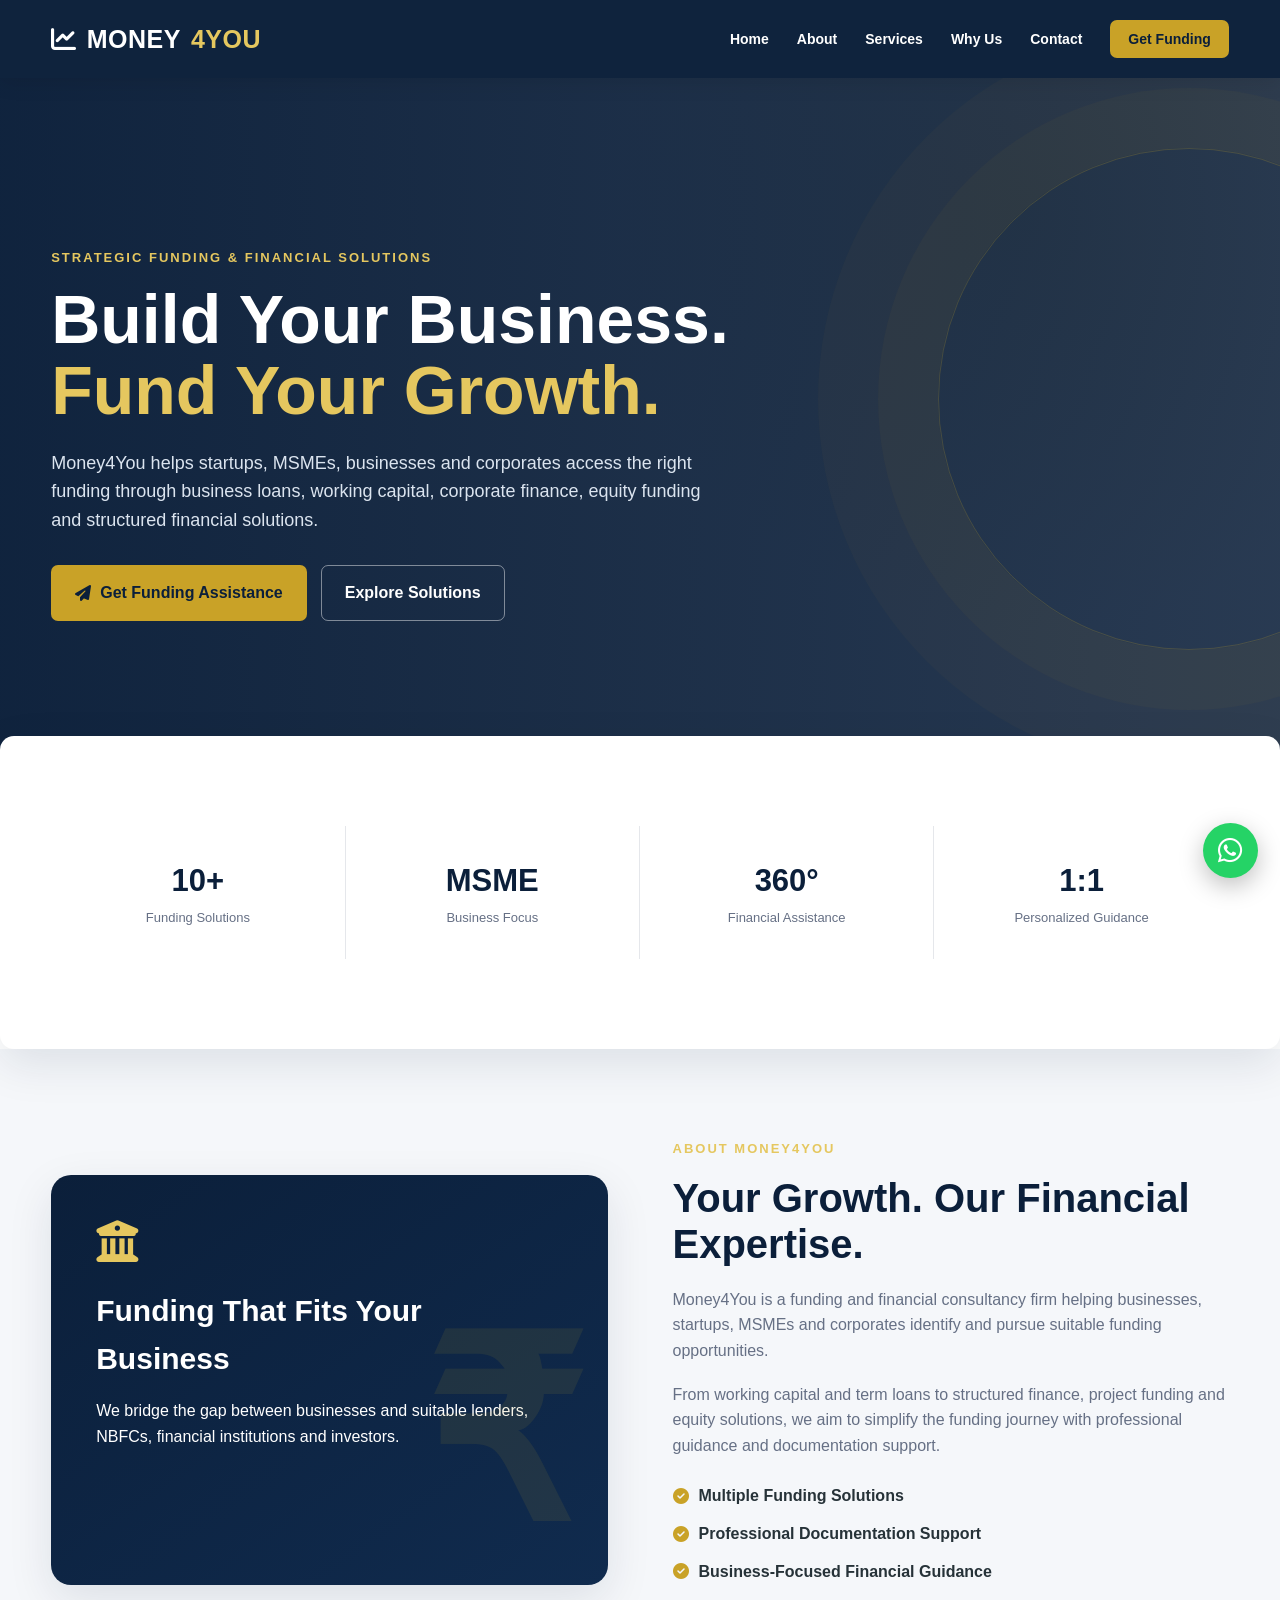
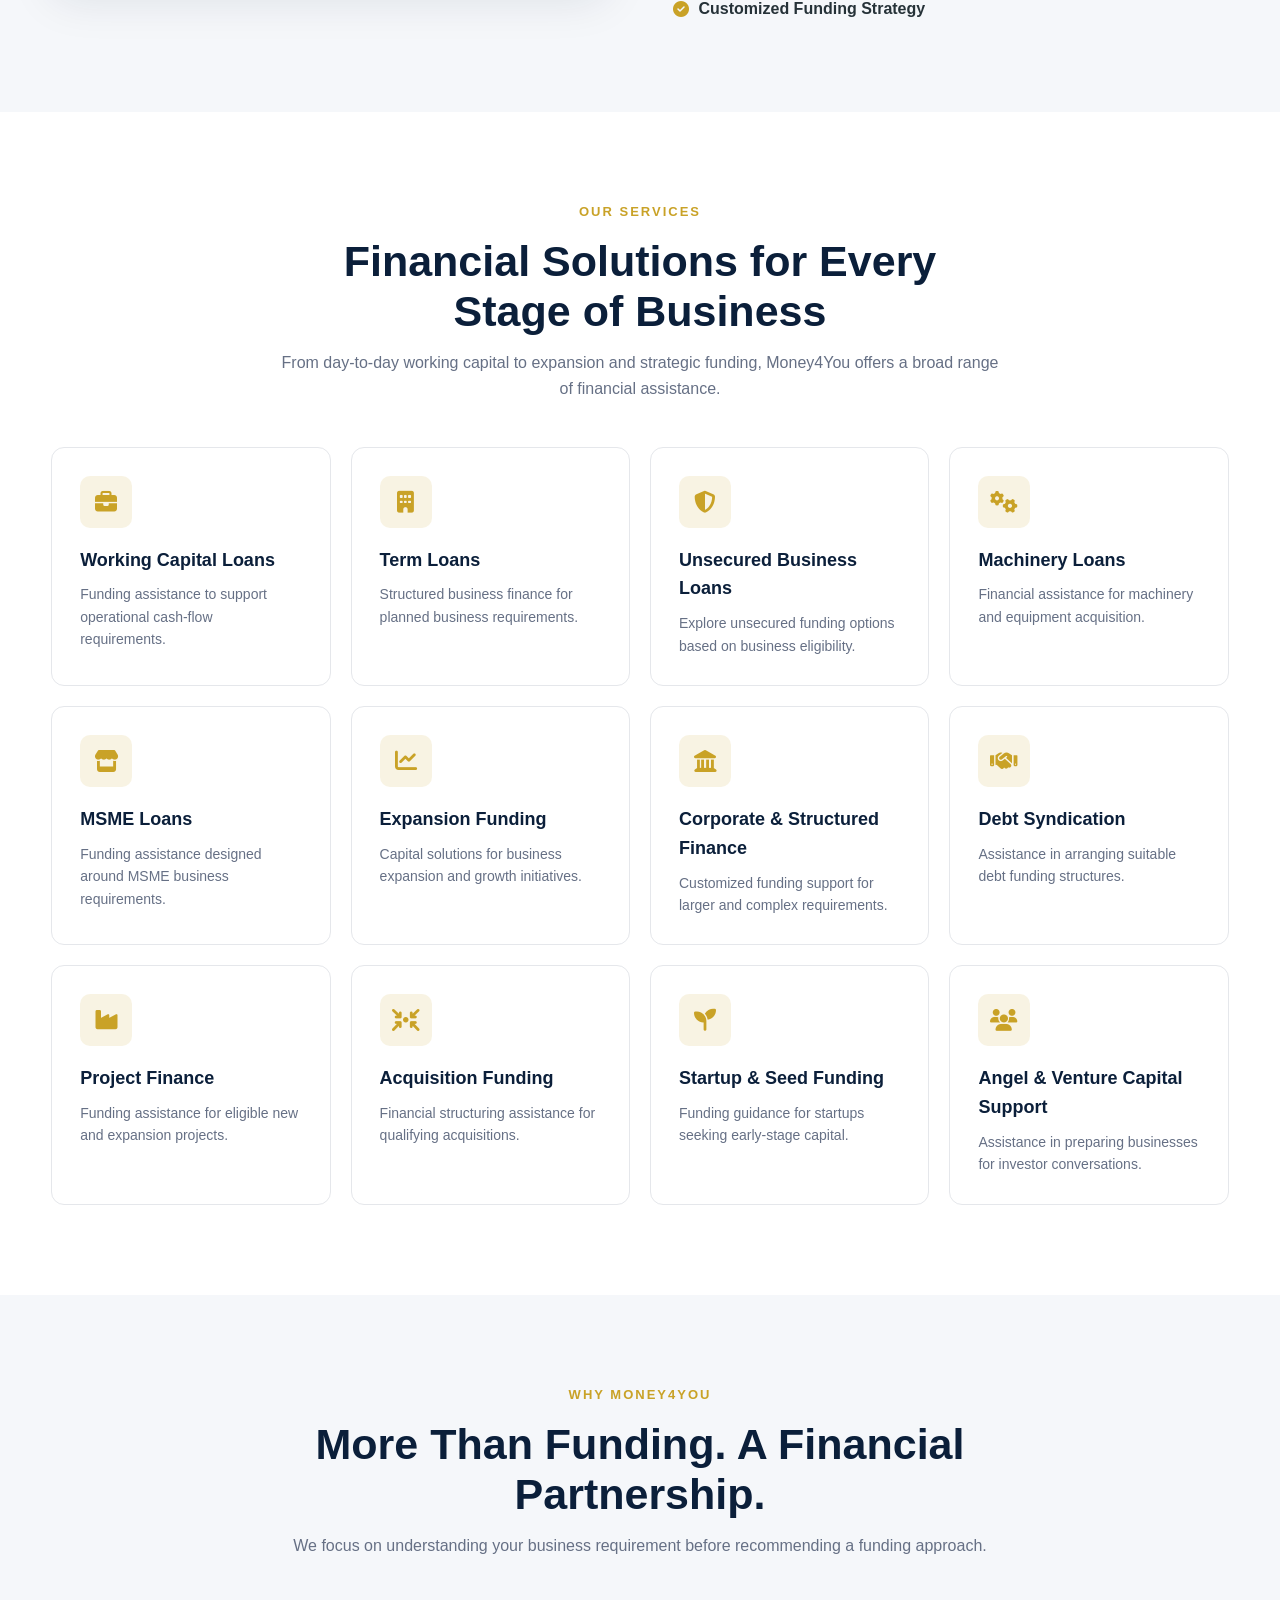
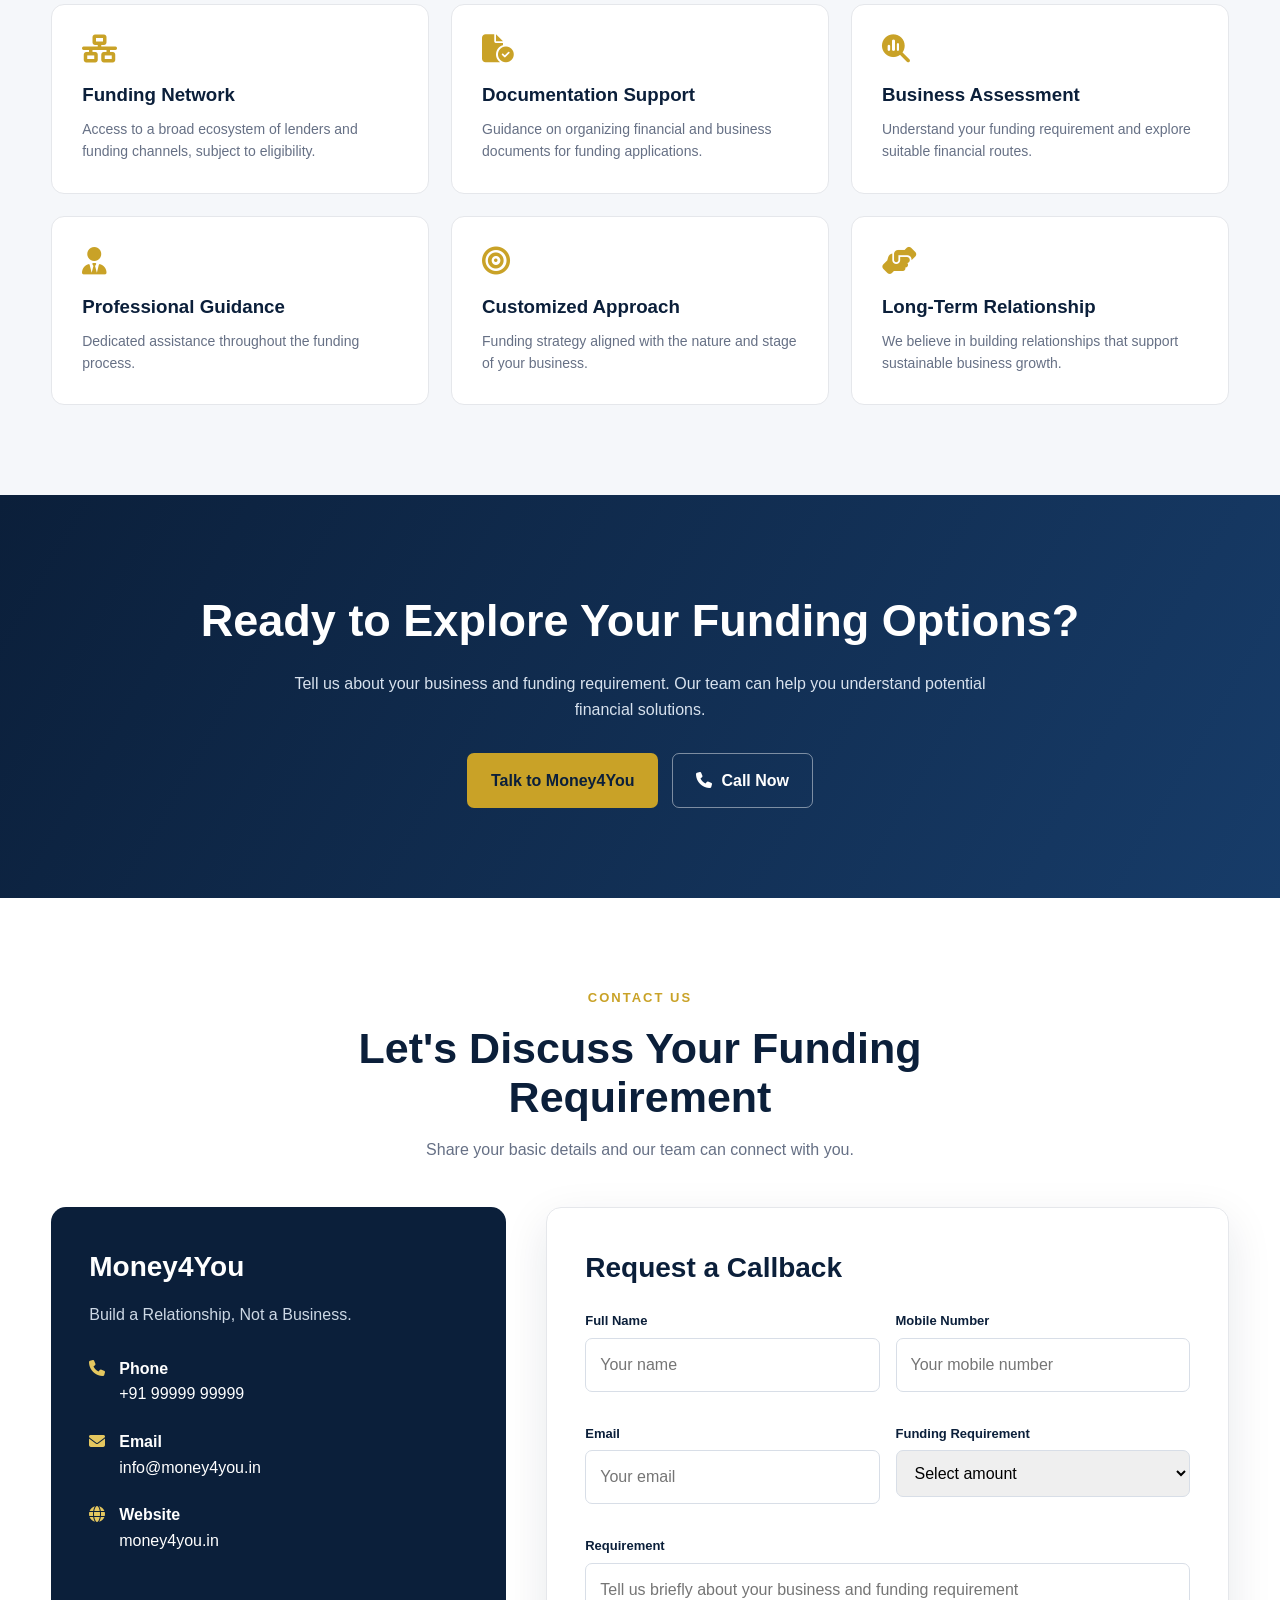
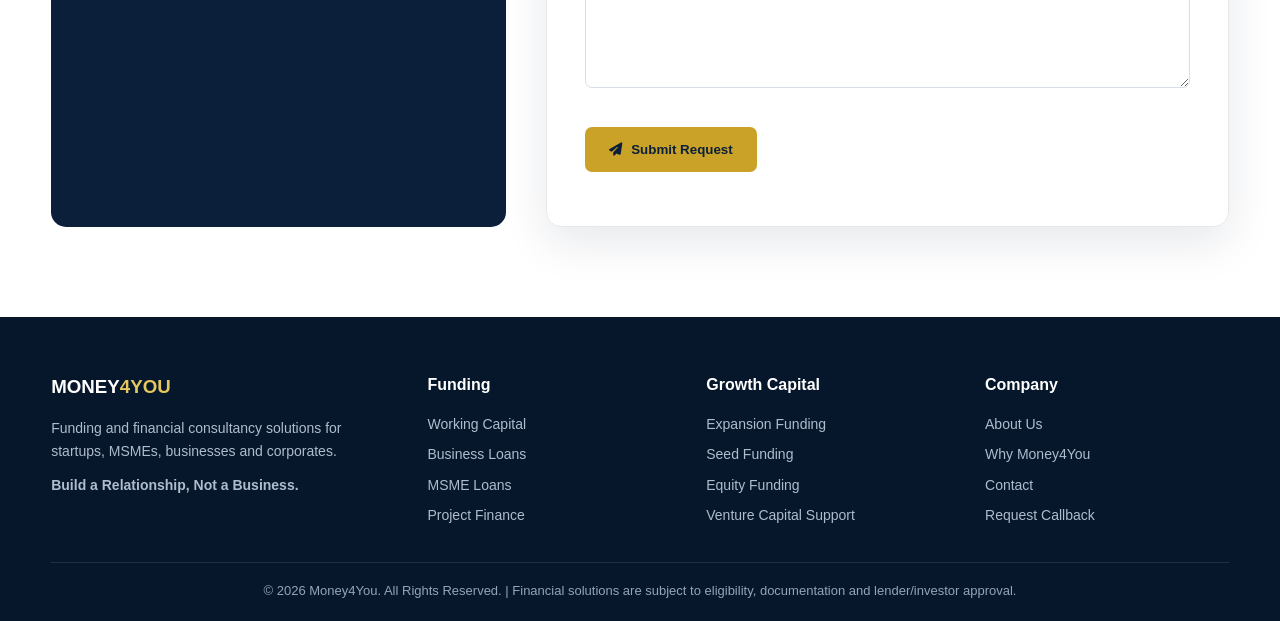
==== index.html @ df6ce664 "Add files via upload" ====
<!DOCTYPE html>
<html lang="en">
<head>
    <meta charset="UTF-8">
    <meta name="viewport" content="width=device-width, initial-scale=1.0">

    <title>Money4You | Business Funding & Financial Solutions</title>

    <meta name="description" content="Money4You provides business loan assistance, CGTMSE assistance, corporate funding, equity funding, startup funding and business compliance solutions.">
    <meta name="keywords" content="Money4You, business loan, CGTMSE, corporate funding, equity funding, business finance, GST, income tax, business compliance">
    <meta name="author" content="Money4You">

    <link rel="icon" type="image/png" href="images/favicon.png">

    <meta property="og:title" content="Money4You | Business Funding & Financial Solutions">
    <meta property="og:description" content="Business funding, CGTMSE assistance, corporate funding and financial solutions.">
    <meta property="og:type" content="website">
    <meta property="og:url" content="https://money4you.in">
    <meta property="og:image" content="https://money4you.in/images/og-image.jpg">

    <link rel="stylesheet" href="https://cdnjs.cloudflare.com/ajax/libs/font-awesome/6.5.2/css/all.min.css">

    <style>
        :root {
            --navy: #0b1f3a;
            --navy2: #102b4e;
            --gold: #c9a227;
            --gold-light: #e5c75f;
            --white: #ffffff;
            --light: #f5f7fa;
            --text: #263238;
            --muted: #667085;
            --border: #e5e7eb;
            --shadow: 0 15px 45px rgba(11,31,58,.10);
        }

        * { box-sizing: border-box; margin: 0; padding: 0; }

        html { scroll-behavior: smooth; }

        body {
            font-family: Arial, Helvetica, sans-serif;
            color: var(--text);
            line-height: 1.6;
            background: var(--white);
        }

        a { text-decoration: none; color: inherit; }

        .container {
            width: min(1180px, 92%);
            margin: auto;
        }

        /* Header */
        header {
            position: sticky;
            top: 0;
            z-index: 1000;
            background: rgba(11,31,58,.98);
            box-shadow: 0 4px 20px rgba(0,0,0,.10);
        }

        .navbar {
            min-height: 78px;
            display: flex;
            align-items: center;
            justify-content: space-between;
            gap: 25px;
        }

        .logo {
            display: flex;
            align-items: center;
            gap: 10px;
            color: var(--white);
            font-size: 25px;
            font-weight: 800;
            letter-spacing: .5px;
        }

        .logo span { color: var(--gold-light); }

        nav ul {
            list-style: none;
            display: flex;
            align-items: center;
            gap: 28px;
        }

        nav a {
            color: #fff;
            font-size: 14px;
            font-weight: 600;
            transition: .25s;
        }

        nav a:hover { color: var(--gold-light); }

        .nav-btn {
            background: var(--gold);
            color: var(--navy) !important;
            padding: 11px 18px;
            border-radius: 7px;
        }

        .menu-btn {
            display: none;
            color: #fff;
            font-size: 25px;
            cursor: pointer;
        }

        /* Hero */
        .hero {
            min-height: 650px;
            display: flex;
            align-items: center;
            background:
                linear-gradient(90deg, rgba(11,31,58,.98), rgba(11,31,58,.88)),
                radial-gradient(circle at 80% 20%, rgba(201,162,39,.35), transparent 35%);
            color: #fff;
            position: relative;
            overflow: hidden;
        }

        .hero:after {
            content: "";
            position: absolute;
            width: 500px;
            height: 500px;
            border: 1px solid rgba(201,162,39,.22);
            border-radius: 50%;
            right: -160px;
            top: 70px;
            box-shadow: 0 0 0 60px rgba(201,162,39,.04),
                        0 0 0 120px rgba(201,162,39,.03);
        }

        .hero-content {
            max-width: 760px;
            position: relative;
            z-index: 2;
            padding: 80px 0;
        }

        .eyebrow {
            color: var(--gold-light);
            text-transform: uppercase;
            letter-spacing: 2px;
            font-size: 13px;
            font-weight: 700;
            margin-bottom: 15px;
        }

        .hero h1 {
            font-size: clamp(42px, 6vw, 68px);
            line-height: 1.05;
            margin-bottom: 22px;
        }

        .hero h1 span { color: var(--gold-light); }

        .hero p {
            max-width: 680px;
            font-size: 18px;
            color: #dbe4ef;
        }

        .hero-buttons {
            display: flex;
            gap: 14px;
            flex-wrap: wrap;
            margin-top: 30px;
        }

        .btn {
            display: inline-flex;
            align-items: center;
            justify-content: center;
            gap: 9px;
            padding: 14px 23px;
            border-radius: 7px;
            font-weight: 700;
            border: 1px solid transparent;
            transition: .25s;
        }

        .btn-primary {
            background: var(--gold);
            color: var(--navy);
        }

        .btn-primary:hover { transform: translateY(-2px); background: var(--gold-light); }

        .btn-outline {
            border-color: rgba(255,255,255,.45);
            color: #fff;
        }

        .btn-outline:hover { border-color: var(--gold-light); color: var(--gold-light); }

        /* Stats */
        .stats {
            background: #fff;
            box-shadow: var(--shadow);
            position: relative;
            z-index: 5;
            margin-top: -55px;
            border-radius: 14px;
        }

        .stats-grid {
            display: grid;
            grid-template-columns: repeat(4, 1fr);
        }

        .stat-item {
            text-align: center;
            padding: 30px 20px;
            border-right: 1px solid var(--border);
        }

        .stat-item:last-child { border-right: 0; }

        .stat-item h3 {
            color: var(--navy);
            font-size: 31px;
            margin-bottom: 3px;
        }

        .stat-item p { color: var(--muted); font-size: 13px; }

        /* Sections */
        section { padding: 90px 0; }

        .section-head {
            max-width: 720px;
            margin: 0 auto 45px;
            text-align: center;
        }

        .section-head .eyebrow { color: var(--gold); }

        .section-head h2 {
            color: var(--navy);
            font-size: clamp(30px, 4vw, 43px);
            line-height: 1.15;
            margin-bottom: 14px;
        }

        .section-head p { color: var(--muted); }

        /* About */
        .about { background: var(--light); }

        .about-grid {
            display: grid;
            grid-template-columns: 1fr 1fr;
            gap: 65px;
            align-items: center;
        }

        .about-card {
            background: linear-gradient(145deg, var(--navy), var(--navy2));
            min-height: 410px;
            border-radius: 20px;
            padding: 45px;
            color: #fff;
            position: relative;
            overflow: hidden;
            box-shadow: var(--shadow);
        }

        .about-card:after {
            content: "₹";
            position: absolute;
            right: 25px;
            bottom: -50px;
            font-size: 250px;
            color: rgba(201,162,39,.10);
            font-weight: 900;
        }

        .about-card i {
            font-size: 42px;
            color: var(--gold-light);
            margin-bottom: 25px;
        }

        .about-card h3 { font-size: 30px; margin-bottom: 15px; }

        .about-text h2 {
            color: var(--navy);
            font-size: 40px;
            line-height: 1.15;
            margin-bottom: 20px;
        }

        .about-text p { color: var(--muted); margin-bottom: 18px; }

        .check-list {
            list-style: none;
            display: grid;
            gap: 12px;
            margin-top: 25px;
        }

        .check-list li {
            display: flex;
            gap: 10px;
            align-items: center;
            font-weight: 600;
        }

        .check-list i { color: var(--gold); }

        /* Services */
        .services-grid {
            display: grid;
            grid-template-columns: repeat(4, 1fr);
            gap: 20px;
        }

        .service-card {
            padding: 28px;
            background: #fff;
            border: 1px solid var(--border);
            border-radius: 13px;
            transition: .3s;
        }

        .service-card:hover {
            transform: translateY(-6px);
            box-shadow: var(--shadow);
            border-color: rgba(201,162,39,.45);
        }

        .service-icon {
            width: 52px;
            height: 52px;
            display: grid;
            place-items: center;
            background: rgba(201,162,39,.13);
            color: var(--gold);
            border-radius: 10px;
            font-size: 22px;
            margin-bottom: 18px;
        }

        .service-card h3 { color: var(--navy); font-size: 18px; margin-bottom: 9px; }

        .service-card p { color: var(--muted); font-size: 14px; }

        /* Why us */
        .why { background: var(--light); }

        .why-grid {
            display: grid;
            grid-template-columns: repeat(3, 1fr);
            gap: 22px;
        }

        .why-card {
            background: #fff;
            padding: 30px;
            border-radius: 13px;
            border: 1px solid var(--border);
        }

        .why-card i { color: var(--gold); font-size: 28px; margin-bottom: 17px; }

        .why-card h3 { color: var(--navy); margin-bottom: 8px; }

        .why-card p { color: var(--muted); font-size: 14px; }

        /* CTA */
        .cta {
            background: linear-gradient(120deg, var(--navy), #173c69);
            color: #fff;
            text-align: center;
        }

        .cta h2 { font-size: clamp(30px, 4vw, 45px); margin-bottom: 14px; }

        .cta p {
            color: #d8e2ee;
            max-width: 700px;
            margin: 0 auto;
        }

        .cta .hero-buttons { justify-content: center; }

        /* Contact */
        .contact-grid {
            display: grid;
            grid-template-columns: .8fr 1.2fr;
            gap: 40px;
        }

        .contact-info {
            background: var(--navy);
            color: #fff;
            border-radius: 15px;
            padding: 38px;
        }

        .contact-info h3 { font-size: 28px; margin-bottom: 12px; }

        .contact-info > p { color: #cdd8e5; margin-bottom: 28px; }

        .contact-item {
            display: flex;
            gap: 14px;
            margin: 22px 0;
            align-items: flex-start;
        }

        .contact-item i { color: var(--gold-light); margin-top: 4px; }

        .contact-form {
            padding: 38px;
            border: 1px solid var(--border);
            border-radius: 15px;
            box-shadow: var(--shadow);
        }

        .contact-form h3 { color: var(--navy); font-size: 28px; margin-bottom: 20px; }

        .form-grid {
            display: grid;
            grid-template-columns: 1fr 1fr;
            gap: 16px;
        }

        .field { margin-bottom: 16px; }

        .field.full { grid-column: 1 / -1; }

        label {
            display: block;
            font-size: 13px;
            font-weight: 700;
            margin-bottom: 6px;
            color: var(--navy);
        }

        input, textarea, select {
            width: 100%;
            padding: 13px 14px;
            border: 1px solid #d8dee7;
            border-radius: 7px;
            font: inherit;
            outline: none;
        }

        input:focus, textarea:focus, select:focus { border-color: var(--gold); }

        textarea { min-height: 125px; resize: vertical; }

        /* Footer */
        footer {
            background: #07172b;
            color: #d8e1ec;
            padding: 55px 0 20px;
        }

        .footer-grid {
            display: grid;
            grid-template-columns: 1.4fr 1fr 1fr 1fr;
            gap: 35px;
        }

        footer h3, footer h4 { color: #fff; margin-bottom: 15px; }

        footer p, footer li { color: #aebdcd; font-size: 14px; }

        footer ul { list-style: none; display: grid; gap: 8px; }

        footer a:hover { color: var(--gold-light); }

        .footer-bottom {
            border-top: 1px solid rgba(255,255,255,.1);
            margin-top: 35px;
            padding-top: 18px;
            text-align: center;
            font-size: 13px;
            color: #94a4b6;
        }

        /* Floating WhatsApp */
        .whatsapp {
            position: fixed;
            right: 22px;
            bottom: 22px;
            width: 55px;
            height: 55px;
            display: grid;
            place-items: center;
            background: #25d366;
            color: #fff;
            border-radius: 50%;
            font-size: 28px;
            z-index: 999;
            box-shadow: 0 8px 25px rgba(0,0,0,.25);
        }

        /* Responsive */
        @media (max-width: 950px) {
            .services-grid { grid-template-columns: repeat(2, 1fr); }
            .stats-grid { grid-template-columns: repeat(2, 1fr); }
            .stat-item:nth-child(2) { border-right: 0; }
            .stat-item:nth-child(-n+2) { border-bottom: 1px solid var(--border); }
            .why-grid { grid-template-columns: 1fr 1fr; }
            .footer-grid { grid-template-columns: 1fr 1fr; }
        }

        @media (max-width: 760px) {
            .menu-btn { display: block; }
            nav {
                display: none;
                position: absolute;
                top: 78px;
                left: 0;
                right: 0;
                background: var(--navy);
                padding: 20px 5%;
            }
            nav.active { display: block; }
            nav ul { flex-direction: column; align-items: flex-start; gap: 17px; }
            .about-grid, .contact-grid { grid-template-columns: 1fr; }
            .why-grid { grid-template-columns: 1fr; }
            .hero { min-height: 590px; }
            .hero-content { padding: 60px 0; }
        }

        @media (max-width: 560px) {
            section { padding: 65px 0; }
            .services-grid, .stats-grid, .footer-grid { grid-template-columns: 1fr; }
            .stat-item { border-right: 0; border-bottom: 1px solid var(--border); }
            .stat-item:last-child { border-bottom: 0; }
            .form-grid { grid-template-columns: 1fr; }
            .field.full { grid-column: auto; }
            .about-card { padding: 30px; min-height: 330px; }
        }
    </style>
</head>

<body>

<header>
    <div class="container navbar">
        <a href="#home" class="logo">
            <i class="fa-solid fa-chart-line"></i>
            MONEY<span>4YOU</span>
        </a>

        <div class="menu-btn" onclick="toggleMenu()">
            <i class="fa-solid fa-bars"></i>
        </div>

        <nav id="mainNav">
            <ul>
                <li><a href="#home">Home</a></li>
                <li><a href="#about">About</a></li>
                <li><a href="#services">Services</a></li>
                <li><a href="#why-us">Why Us</a></li>
                <li><a href="#contact">Contact</a></li>
                <li><a class="nav-btn" href="#contact">Get Funding</a></li>
            </ul>
        </nav>
    </div>
</header>

<main>

<section class="hero" id="home">
    <div class="container">
        <div class="hero-content">
            <div class="eyebrow">Strategic Funding & Financial Solutions</div>
            <h1>Build Your Business.<br><span>Fund Your Growth.</span></h1>
            <p>
                Money4You helps startups, MSMEs, businesses and corporates
                access the right funding through business loans, working capital,
                corporate finance, equity funding and structured financial solutions.
            </p>

            <div class="hero-buttons">
                <a class="btn btn-primary" href="#contact">
                    <i class="fa-solid fa-paper-plane"></i> Get Funding Assistance
                </a>
                <a class="btn btn-outline" href="#services">
                    Explore Solutions
                </a>
            </div>
        </div>
    </div>
</section>

<section class="stats">
    <div class="container stats-grid">
        <div class="stat-item">
            <h3>10+</h3>
            <p>Funding Solutions</p>
        </div>
        <div class="stat-item">
            <h3>MSME</h3>
            <p>Business Focus</p>
        </div>
        <div class="stat-item">
            <h3>360°</h3>
            <p>Financial Assistance</p>
        </div>
        <div class="stat-item">
            <h3>1:1</h3>
            <p>Personalized Guidance</p>
        </div>
    </div>
</section>

<section class="about" id="about">
    <div class="container about-grid">
        <div class="about-card">
            <i class="fa-solid fa-building-columns"></i>
            <h3>Funding That Fits Your Business</h3>
            <p>
                We bridge the gap between businesses and suitable lenders,
                NBFCs, financial institutions and investors.
            </p>
        </div>

        <div class="about-text">
            <div class="eyebrow">About Money4You</div>
            <h2>Your Growth. Our Financial Expertise.</h2>
            <p>
                Money4You is a funding and financial consultancy firm helping
                businesses, startups, MSMEs and corporates identify and pursue
                suitable funding opportunities.
            </p>
            <p>
                From working capital and term loans to structured finance,
                project funding and equity solutions, we aim to simplify the
                funding journey with professional guidance and documentation support.
            </p>

            <ul class="check-list">
                <li><i class="fa-solid fa-circle-check"></i> Multiple Funding Solutions</li>
                <li><i class="fa-solid fa-circle-check"></i> Professional Documentation Support</li>
                <li><i class="fa-solid fa-circle-check"></i> Business-Focused Financial Guidance</li>
                <li><i class="fa-solid fa-circle-check"></i> Customized Funding Strategy</li>
            </ul>
        </div>
    </div>
</section>

<section id="services">
    <div class="container">
        <div class="section-head">
            <div class="eyebrow">Our Services</div>
            <h2>Financial Solutions for Every Stage of Business</h2>
            <p>
                From day-to-day working capital to expansion and strategic funding,
                Money4You offers a broad range of financial assistance.
            </p>
        </div>

        <div class="services-grid">
            <div class="service-card">
                <div class="service-icon"><i class="fa-solid fa-briefcase"></i></div>
                <h3>Working Capital Loans</h3>
                <p>Funding assistance to support operational cash-flow requirements.</p>
            </div>

            <div class="service-card">
                <div class="service-icon"><i class="fa-solid fa-building"></i></div>
                <h3>Term Loans</h3>
                <p>Structured business finance for planned business requirements.</p>
            </div>

            <div class="service-card">
                <div class="service-icon"><i class="fa-solid fa-shield-halved"></i></div>
                <h3>Unsecured Business Loans</h3>
                <p>Explore unsecured funding options based on business eligibility.</p>
            </div>

            <div class="service-card">
                <div class="service-icon"><i class="fa-solid fa-gears"></i></div>
                <h3>Machinery Loans</h3>
                <p>Financial assistance for machinery and equipment acquisition.</p>
            </div>

            <div class="service-card">
                <div class="service-icon"><i class="fa-solid fa-store"></i></div>
                <h3>MSME Loans</h3>
                <p>Funding assistance designed around MSME business requirements.</p>
            </div>

            <div class="service-card">
                <div class="service-icon"><i class="fa-solid fa-chart-line"></i></div>
                <h3>Expansion Funding</h3>
                <p>Capital solutions for business expansion and growth initiatives.</p>
            </div>

            <div class="service-card">
                <div class="service-icon"><i class="fa-solid fa-landmark"></i></div>
                <h3>Corporate & Structured Finance</h3>
                <p>Customized funding support for larger and complex requirements.</p>
            </div>

            <div class="service-card">
                <div class="service-icon"><i class="fa-solid fa-handshake"></i></div>
                <h3>Debt Syndication</h3>
                <p>Assistance in arranging suitable debt funding structures.</p>
            </div>

            <div class="service-card">
                <div class="service-icon"><i class="fa-solid fa-industry"></i></div>
                <h3>Project Finance</h3>
                <p>Funding assistance for eligible new and expansion projects.</p>
            </div>

            <div class="service-card">
                <div class="service-icon"><i class="fa-solid fa-arrows-to-circle"></i></div>
                <h3>Acquisition Funding</h3>
                <p>Financial structuring assistance for qualifying acquisitions.</p>
            </div>

            <div class="service-card">
                <div class="service-icon"><i class="fa-solid fa-seedling"></i></div>
                <h3>Startup & Seed Funding</h3>
                <p>Funding guidance for startups seeking early-stage capital.</p>
            </div>

            <div class="service-card">
                <div class="service-icon"><i class="fa-solid fa-users"></i></div>
                <h3>Angel & Venture Capital Support</h3>
                <p>Assistance in preparing businesses for investor conversations.</p>
            </div>
        </div>
    </div>
</section>

<section class="why" id="why-us">
    <div class="container">
        <div class="section-head">
            <div class="eyebrow">Why Money4You</div>
            <h2>More Than Funding. A Financial Partnership.</h2>
            <p>
                We focus on understanding your business requirement before
                recommending a funding approach.
            </p>
        </div>

        <div class="why-grid">
            <div class="why-card">
                <i class="fa-solid fa-network-wired"></i>
                <h3>Funding Network</h3>
                <p>Access to a broad ecosystem of lenders and funding channels, subject to eligibility.</p>
            </div>

            <div class="why-card">
                <i class="fa-solid fa-file-circle-check"></i>
                <h3>Documentation Support</h3>
                <p>Guidance on organizing financial and business documents for funding applications.</p>
            </div>

            <div class="why-card">
                <i class="fa-solid fa-magnifying-glass-chart"></i>
                <h3>Business Assessment</h3>
                <p>Understand your funding requirement and explore suitable financial routes.</p>
            </div>

            <div class="why-card">
                <i class="fa-solid fa-user-tie"></i>
                <h3>Professional Guidance</h3>
                <p>Dedicated assistance throughout the funding process.</p>
            </div>

            <div class="why-card">
                <i class="fa-solid fa-bullseye"></i>
                <h3>Customized Approach</h3>
                <p>Funding strategy aligned with the nature and stage of your business.</p>
            </div>

            <div class="why-card">
                <i class="fa-solid fa-handshake-angle"></i>
                <h3>Long-Term Relationship</h3>
                <p>We believe in building relationships that support sustainable business growth.</p>
            </div>
        </div>
    </div>
</section>

<section class="cta">
    <div class="container">
        <h2>Ready to Explore Your Funding Options?</h2>
        <p>
            Tell us about your business and funding requirement.
            Our team can help you understand potential financial solutions.
        </p>
        <div class="hero-buttons">
            <a class="btn btn-primary" href="#contact">Talk to Money4You</a>
            <a class="btn btn-outline" href="tel:+919999999999">
                <i class="fa-solid fa-phone"></i> Call Now
            </a>
        </div>
    </div>
</section>

<section id="contact">
    <div class="container">
        <div class="section-head">
            <div class="eyebrow">Contact Us</div>
            <h2>Let's Discuss Your Funding Requirement</h2>
            <p>Share your basic details and our team can connect with you.</p>
        </div>

        <div class="contact-grid">
            <div class="contact-info">
                <h3>Money4You</h3>
                <p>Build a Relationship, Not a Business.</p>

                <div class="contact-item">
                    <i class="fa-solid fa-phone"></i>
                    <div>
                        <strong>Phone</strong><br>
                        +91 99999 99999
                    </div>
                </div>

                <div class="contact-item">
                    <i class="fa-solid fa-envelope"></i>
                    <div>
                        <strong>Email</strong><br>
                        info@money4you.in
                    </div>
                </div>

                <div class="contact-item">
                    <i class="fa-solid fa-globe"></i>
                    <div>
                        <strong>Website</strong><br>
                        money4you.in
                    </div>
                </div>
            </div>

            <form class="contact-form" onsubmit="submitForm(event)">
                <h3>Request a Callback</h3>

                <div class="form-grid">
                    <div class="field">
                        <label for="name">Full Name</label>
                        <input id="name" name="name" type="text" placeholder="Your name" required>
                    </div>

                    <div class="field">
                        <label for="phone">Mobile Number</label>
                        <input id="phone" name="phone" type="tel" placeholder="Your mobile number" required>
                    </div>

                    <div class="field">
                        <label for="email">Email</label>
                        <input id="email" name="email" type="email" placeholder="Your email">
                    </div>

                    <div class="field">
                        <label for="amount">Funding Requirement</label>
                        <select id="amount" name="amount">
                            <option value="">Select amount</option>
                            <option>Below ₹25 Lakh</option>
                            <option>₹25 Lakh – ₹1 Crore</option>
                            <option>₹1 Crore – ₹5 Crore</option>
                            <option>Above ₹5 Crore</option>
                        </select>
                    </div>

                    <div class="field full">
                        <label for="message">Requirement</label>
                        <textarea id="message" name="message" placeholder="Tell us briefly about your business and funding requirement"></textarea>
                    </div>

                    <div class="field full">
                        <button class="btn btn-primary" type="submit">
                            <i class="fa-solid fa-paper-plane"></i> Submit Request
                        </button>
                    </div>
                </div>
            </form>
        </div>
    </div>
</section>

</main>

<footer>
    <div class="container">
        <div class="footer-grid">
            <div>
                <h3>MONEY<span style="color:#e5c75f;">4YOU</span></h3>
                <p>
                    Funding and financial consultancy solutions for startups,
                    MSMEs, businesses and corporates.
                </p>
                <p style="margin-top:12px;"><strong>Build a Relationship, Not a Business.</strong></p>
            </div>

            <div>
                <h4>Funding</h4>
                <ul>
                    <li><a href="#services">Working Capital</a></li>
                    <li><a href="#services">Business Loans</a></li>
                    <li><a href="#services">MSME Loans</a></li>
                    <li><a href="#services">Project Finance</a></li>
                </ul>
            </div>

            <div>
                <h4>Growth Capital</h4>
                <ul>
                    <li><a href="#services">Expansion Funding</a></li>
                    <li><a href="#services">Seed Funding</a></li>
                    <li><a href="#services">Equity Funding</a></li>
                    <li><a href="#services">Venture Capital Support</a></li>
                </ul>
            </div>

            <div>
                <h4>Company</h4>
                <ul>
                    <li><a href="#about">About Us</a></li>
                    <li><a href="#why-us">Why Money4You</a></li>
                    <li><a href="#contact">Contact</a></li>
                    <li><a href="#contact">Request Callback</a></li>
                </ul>
            </div>
        </div>

        <div class="footer-bottom">
            © 2026 Money4You. All Rights Reserved. | Financial solutions are subject to eligibility, documentation and lender/investor approval.
        </div>
    </div>
</footer>

<a class="whatsapp" href="https://wa.me/919999999999" target="_blank" aria-label="Chat on WhatsApp">
    <i class="fa-brands fa-whatsapp"></i>
</a>

<script>
    function toggleMenu() {
        document.getElementById("mainNav").classList.toggle("active");
    }

    function submitForm(event) {
        event.preventDefault();
        alert("Thank you! Your request has been received. Our team will contact you shortly.");
    }

    document.querySelectorAll("nav a").forEach(function(link) {
        link.addEventListener("click", function() {
            document.getElementById("mainNav").classList.remove("active");
        });
    });
</script>

</body>
</html>
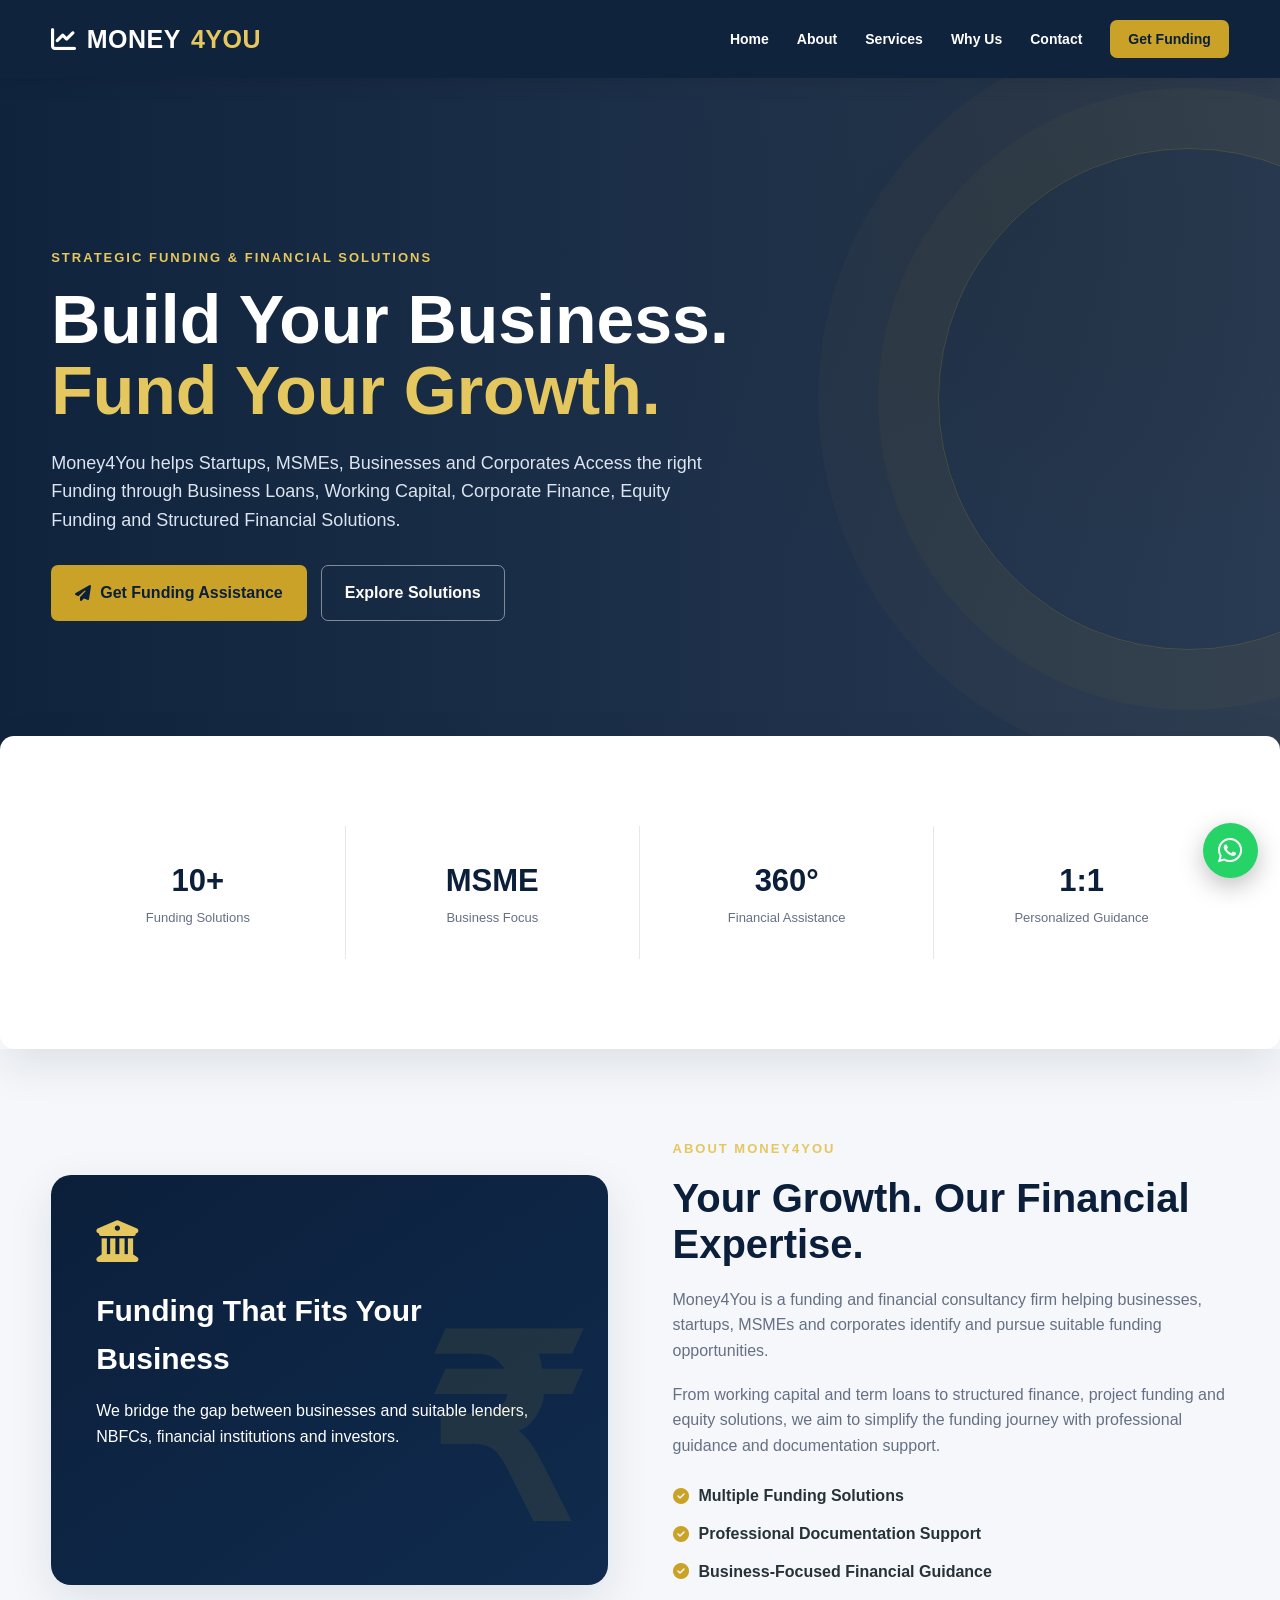
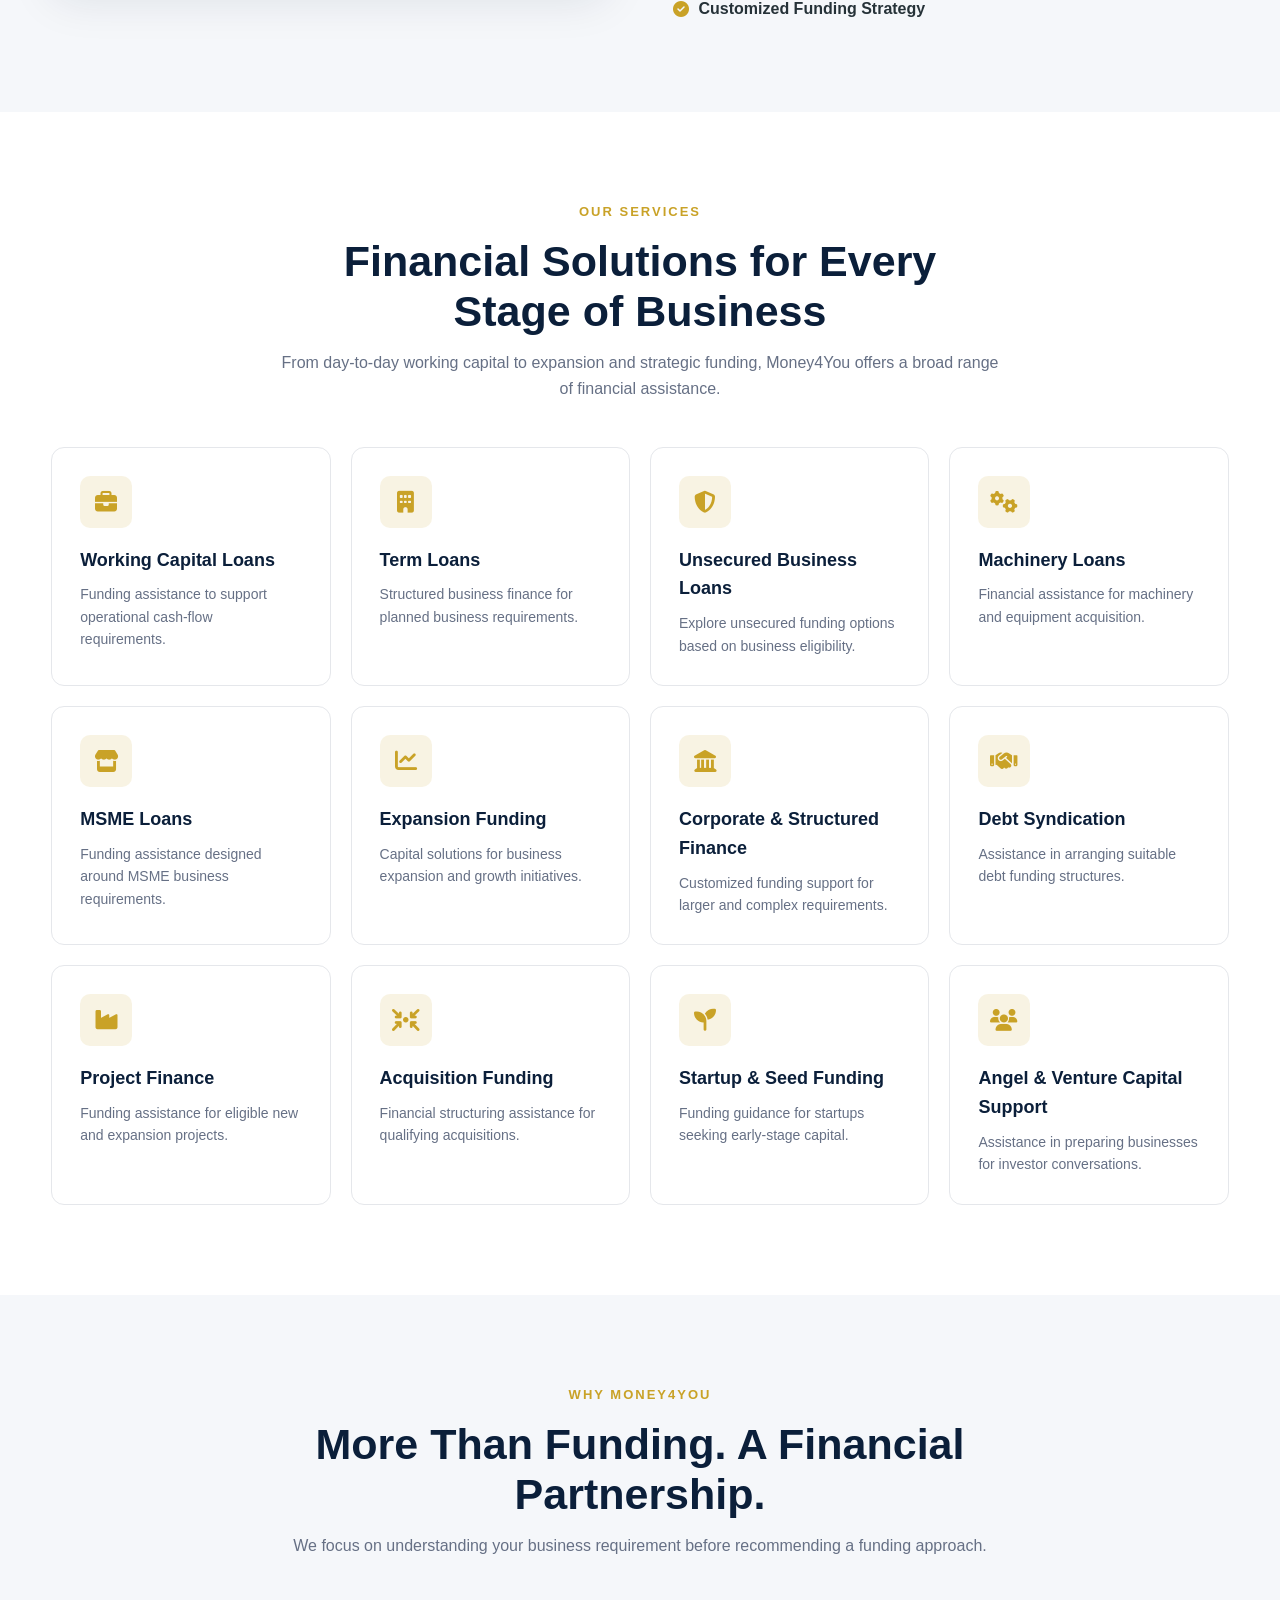
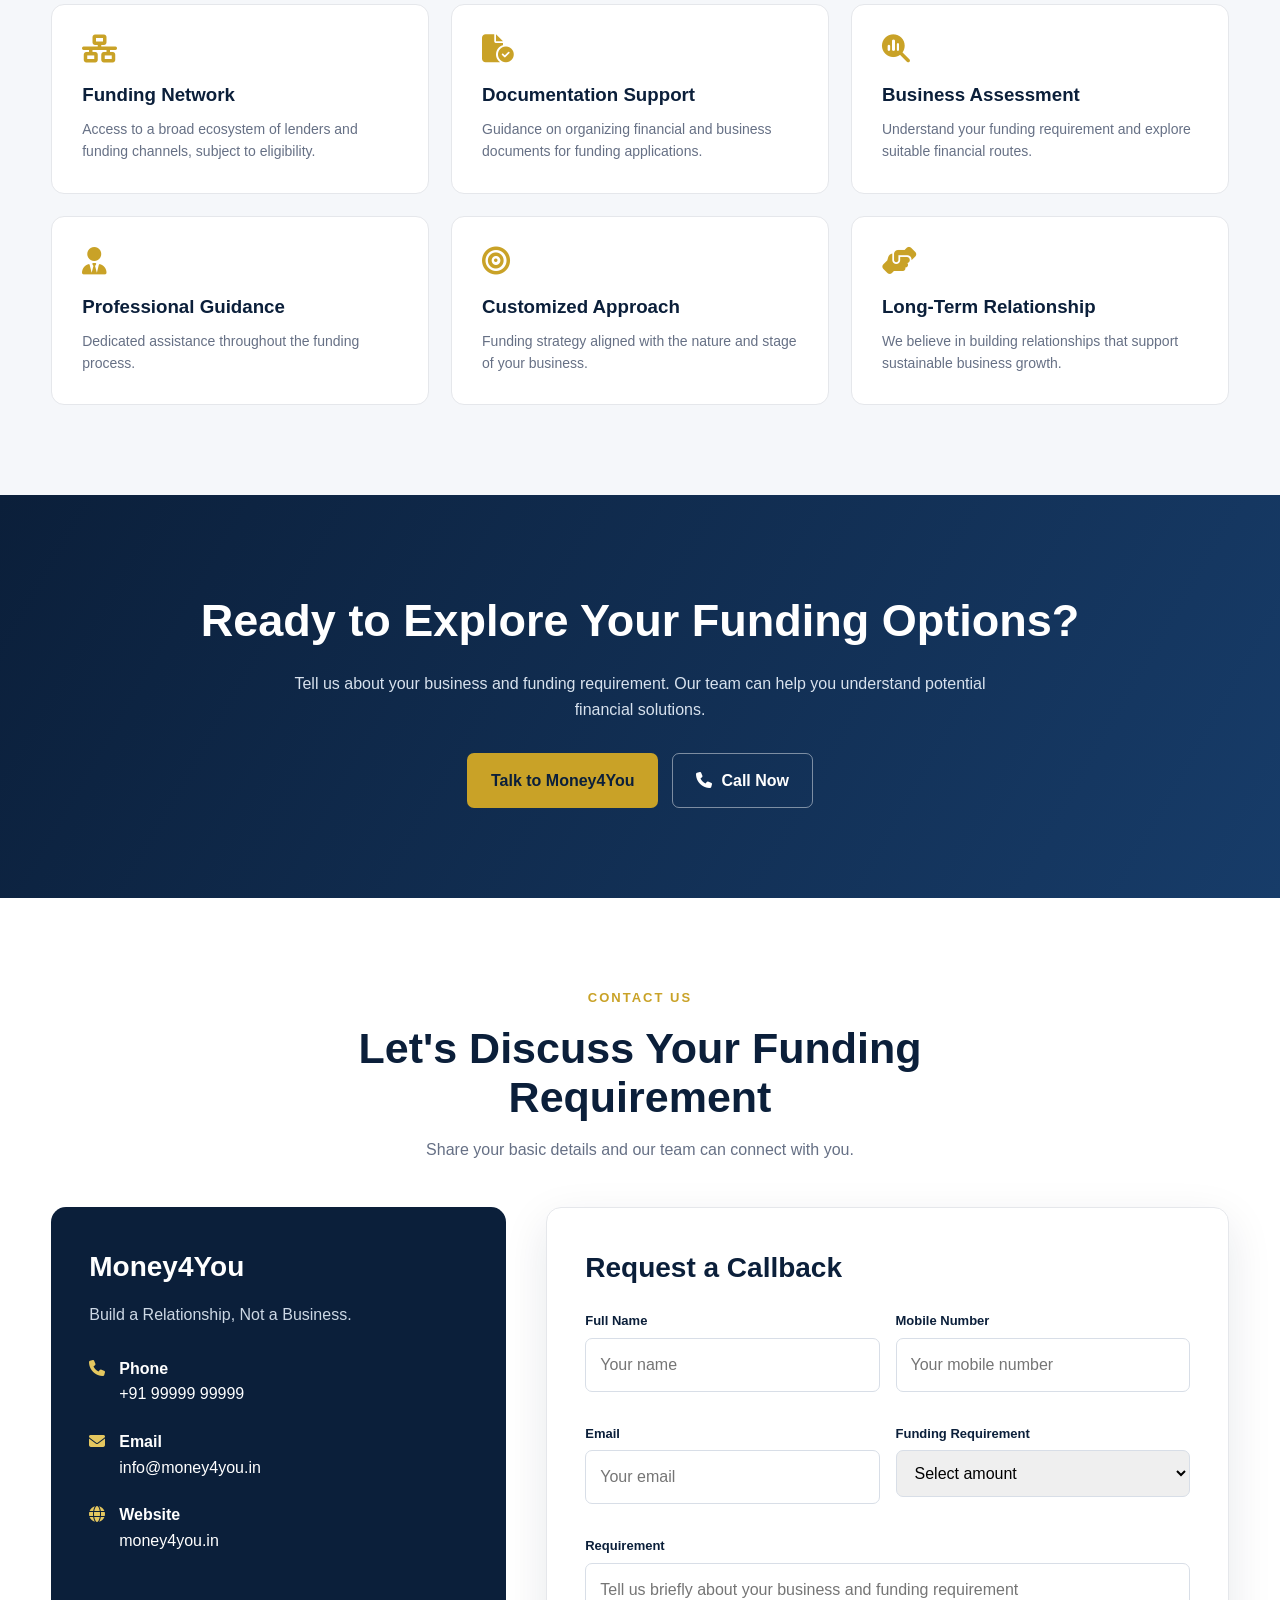
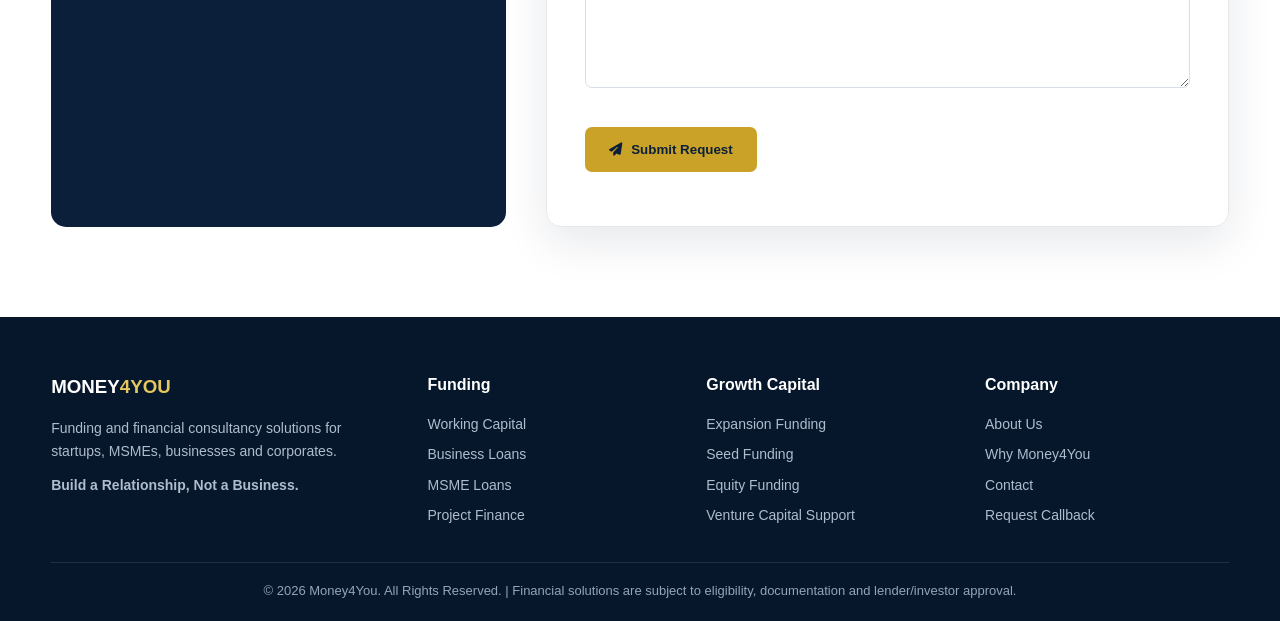
==== commit fb8df322: "Update index.html" ====
--- a/index.html
+++ b/index.html
@@ -6,7 +6,7 @@
 
     <title>Money4You | Business Funding & Financial Solutions</title>
 
-    <meta name="description" content="Money4You provides business loan assistance, CGTMSE assistance, corporate funding, equity funding, startup funding and business compliance solutions.">
+    <meta name="description" content="Money4You Provides Business Loan Assistance, CGTMSE assistance, Corporate Funding, equity funding, startup funding and business compliance solutions.">
     <meta name="keywords" content="Money4You, business loan, CGTMSE, corporate funding, equity funding, business finance, GST, income tax, business compliance">
     <meta name="author" content="Money4You">
 
@@ -580,9 +580,9 @@
             <div class="eyebrow">Strategic Funding & Financial Solutions</div>
             <h1>Build Your Business.<br><span>Fund Your Growth.</span></h1>
             <p>
-                Money4You helps startups, MSMEs, businesses and corporates
-                access the right funding through business loans, working capital,
-                corporate finance, equity funding and structured financial solutions.
+                Money4You helps Startups, MSMEs, Businesses and Corporates
+                Access the right Funding through Business Loans, Working Capital,
+                Corporate Finance, Equity Funding and Structured Financial Solutions.
             </p>
 
             <div class="hero-buttons">
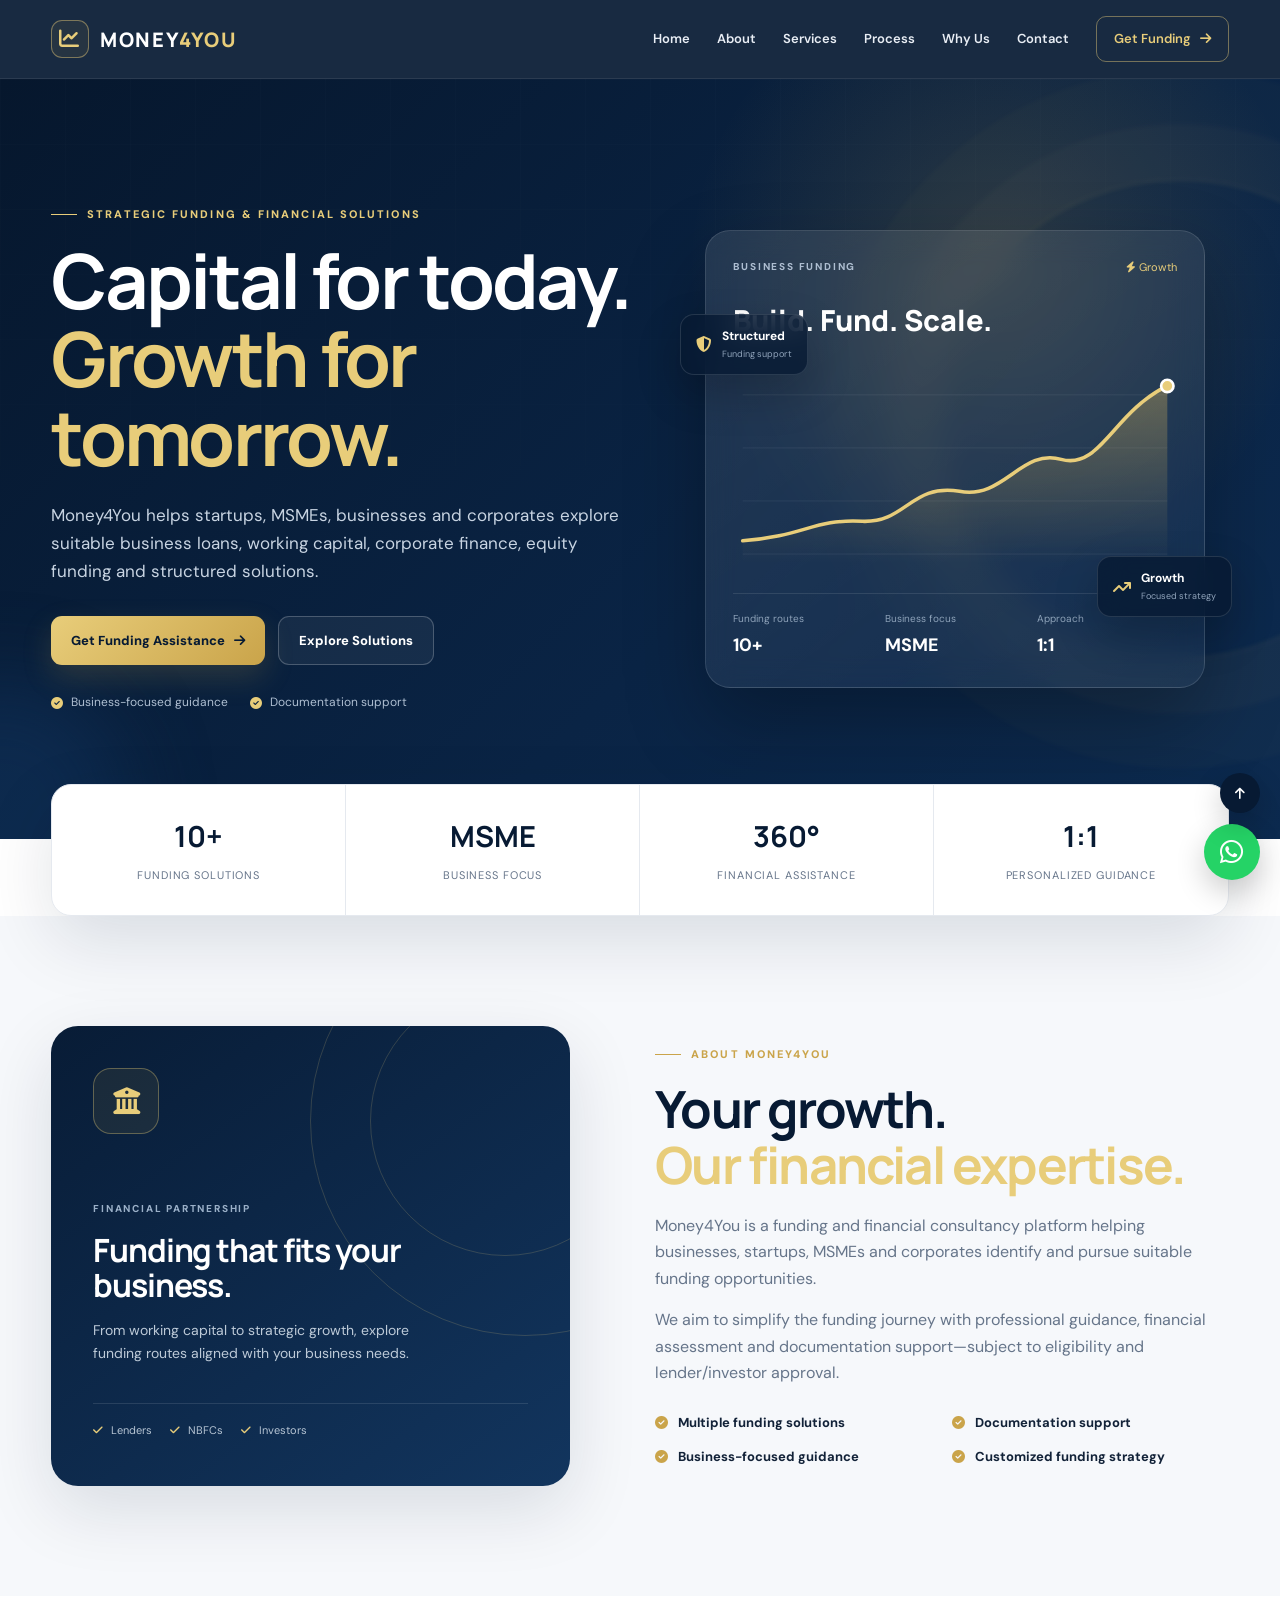
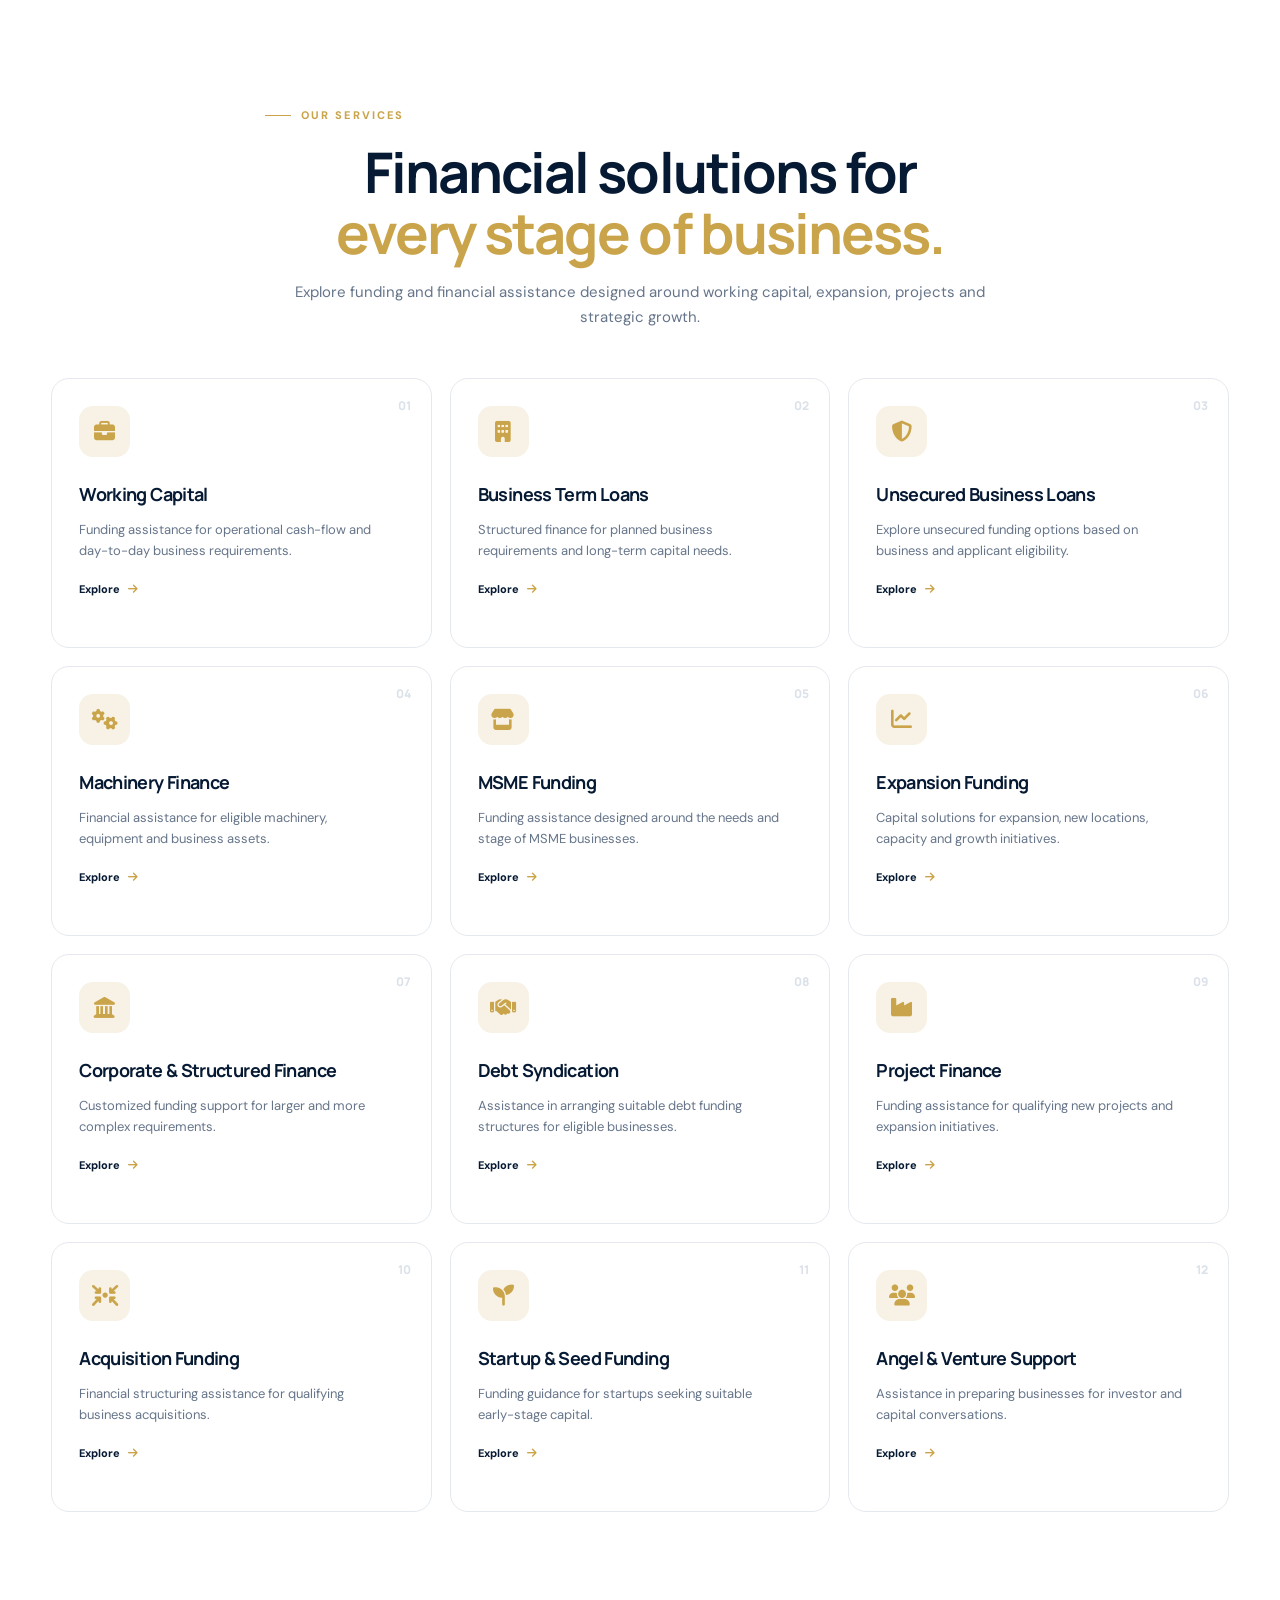
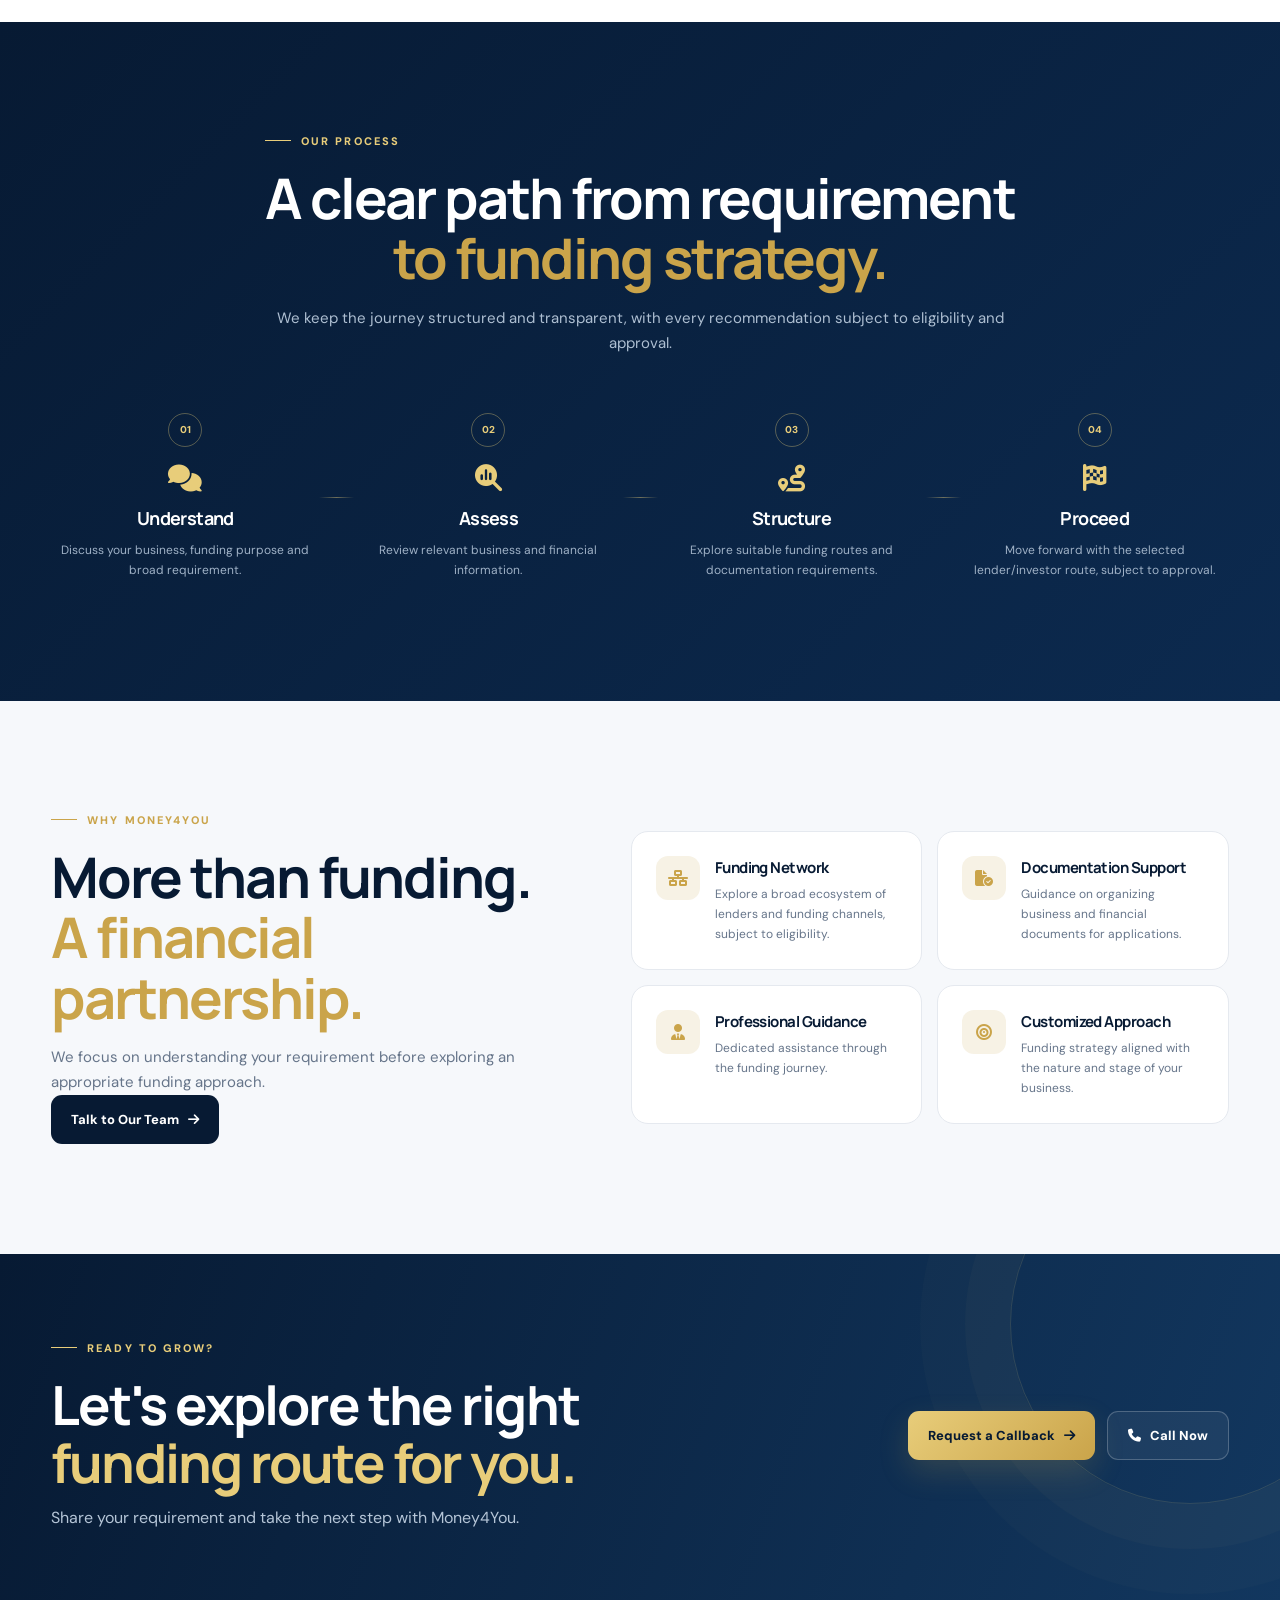
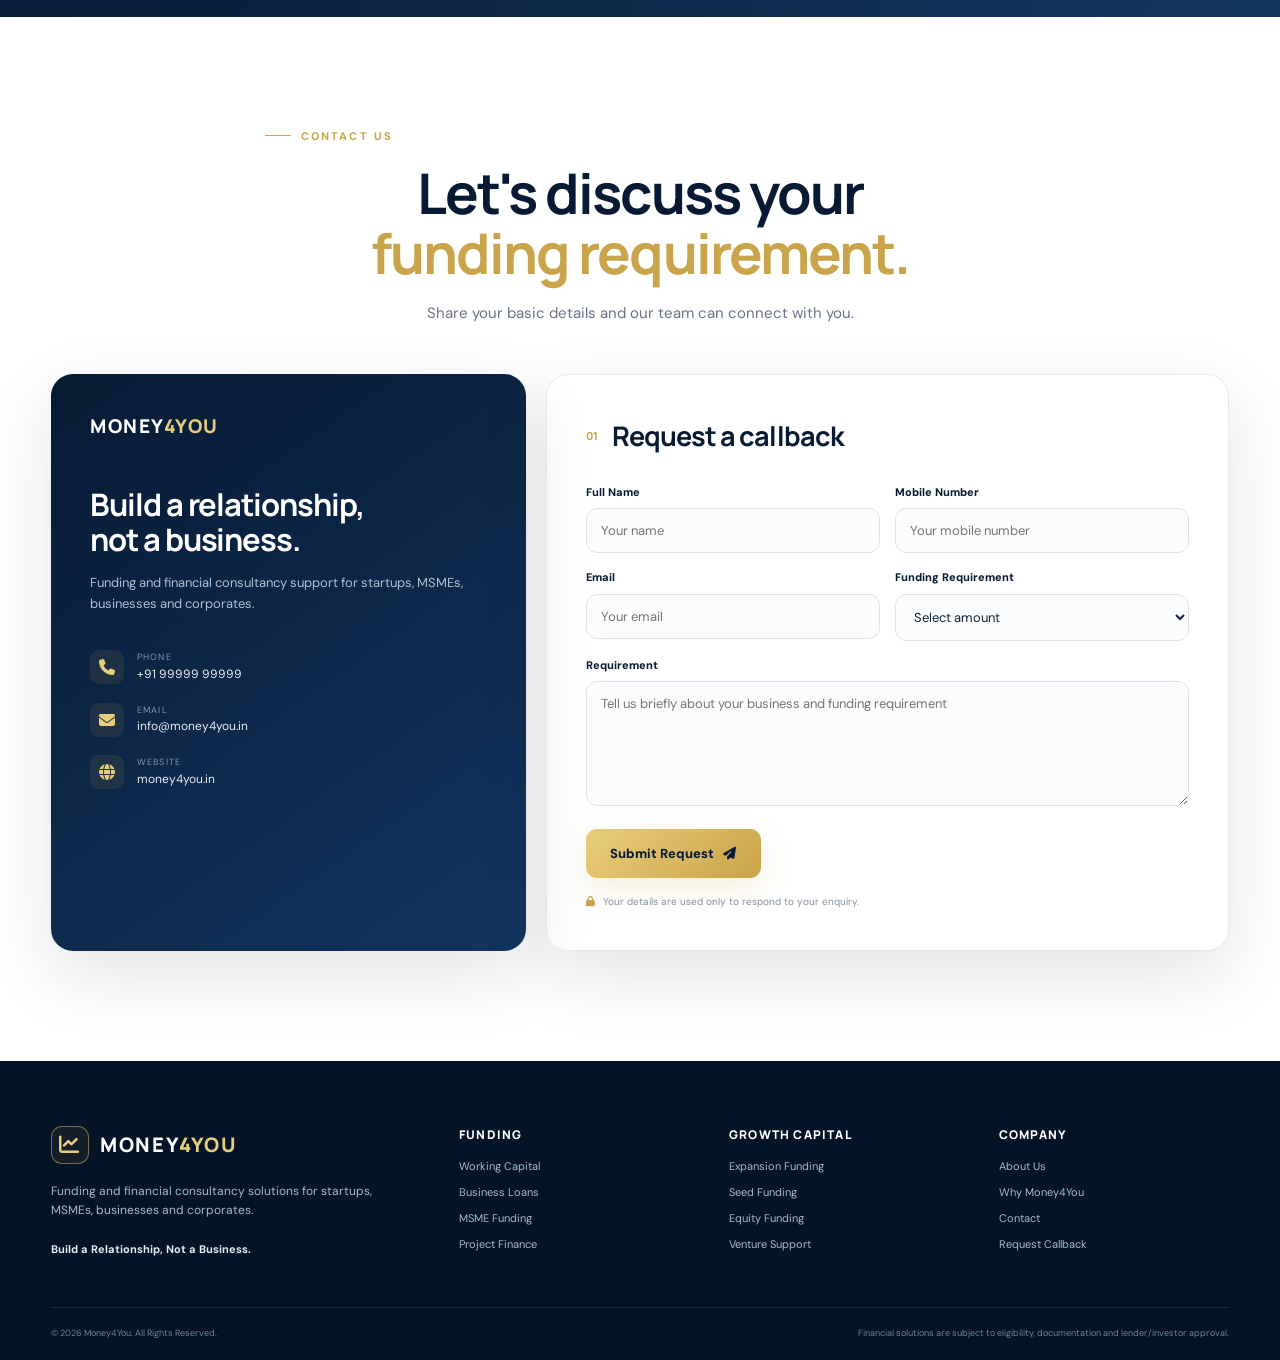
==== commit 153c2fca: "Add files via upload" ====
--- a/index.html
+++ b/index.html
@@ -1,967 +1,340 @@
 <!DOCTYPE html>
 <html lang="en">
 <head>
-    <meta charset="UTF-8">
-    <meta name="viewport" content="width=device-width, initial-scale=1.0">
-
-    <title>Money4You | Business Funding & Financial Solutions</title>
-
-    <meta name="description" content="Money4You Provides Business Loan Assistance, CGTMSE assistance, Corporate Funding, equity funding, startup funding and business compliance solutions.">
-    <meta name="keywords" content="Money4You, business loan, CGTMSE, corporate funding, equity funding, business finance, GST, income tax, business compliance">
-    <meta name="author" content="Money4You">
-
-    <link rel="icon" type="image/png" href="images/favicon.png">
-
-    <meta property="og:title" content="Money4You | Business Funding & Financial Solutions">
-    <meta property="og:description" content="Business funding, CGTMSE assistance, corporate funding and financial solutions.">
-    <meta property="og:type" content="website">
-    <meta property="og:url" content="https://money4you.in">
-    <meta property="og:image" content="https://money4you.in/images/og-image.jpg">
-
-    <link rel="stylesheet" href="https://cdnjs.cloudflare.com/ajax/libs/font-awesome/6.5.2/css/all.min.css">
-
-    <style>
-        :root {
-            --navy: #0b1f3a;
-            --navy2: #102b4e;
-            --gold: #c9a227;
-            --gold-light: #e5c75f;
-            --white: #ffffff;
-            --light: #f5f7fa;
-            --text: #263238;
-            --muted: #667085;
-            --border: #e5e7eb;
-            --shadow: 0 15px 45px rgba(11,31,58,.10);
-        }
-
-        * { box-sizing: border-box; margin: 0; padding: 0; }
-
-        html { scroll-behavior: smooth; }
-
-        body {
-            font-family: Arial, Helvetica, sans-serif;
-            color: var(--text);
-            line-height: 1.6;
-            background: var(--white);
-        }
-
-        a { text-decoration: none; color: inherit; }
-
-        .container {
-            width: min(1180px, 92%);
-            margin: auto;
-        }
-
-        /* Header */
-        header {
-            position: sticky;
-            top: 0;
-            z-index: 1000;
-            background: rgba(11,31,58,.98);
-            box-shadow: 0 4px 20px rgba(0,0,0,.10);
-        }
-
-        .navbar {
-            min-height: 78px;
-            display: flex;
-            align-items: center;
-            justify-content: space-between;
-            gap: 25px;
-        }
-
-        .logo {
-            display: flex;
-            align-items: center;
-            gap: 10px;
-            color: var(--white);
-            font-size: 25px;
-            font-weight: 800;
-            letter-spacing: .5px;
-        }
-
-        .logo span { color: var(--gold-light); }
-
-        nav ul {
-            list-style: none;
-            display: flex;
-            align-items: center;
-            gap: 28px;
-        }
-
-        nav a {
-            color: #fff;
-            font-size: 14px;
-            font-weight: 600;
-            transition: .25s;
-        }
-
-        nav a:hover { color: var(--gold-light); }
-
-        .nav-btn {
-            background: var(--gold);
-            color: var(--navy) !important;
-            padding: 11px 18px;
-            border-radius: 7px;
-        }
-
-        .menu-btn {
-            display: none;
-            color: #fff;
-            font-size: 25px;
-            cursor: pointer;
-        }
-
-        /* Hero */
-        .hero {
-            min-height: 650px;
-            display: flex;
-            align-items: center;
-            background:
-                linear-gradient(90deg, rgba(11,31,58,.98), rgba(11,31,58,.88)),
-                radial-gradient(circle at 80% 20%, rgba(201,162,39,.35), transparent 35%);
-            color: #fff;
-            position: relative;
-            overflow: hidden;
-        }
-
-        .hero:after {
-            content: "";
-            position: absolute;
-            width: 500px;
-            height: 500px;
-            border: 1px solid rgba(201,162,39,.22);
-            border-radius: 50%;
-            right: -160px;
-            top: 70px;
-            box-shadow: 0 0 0 60px rgba(201,162,39,.04),
-                        0 0 0 120px rgba(201,162,39,.03);
-        }
-
-        .hero-content {
-            max-width: 760px;
-            position: relative;
-            z-index: 2;
-            padding: 80px 0;
-        }
-
-        .eyebrow {
-            color: var(--gold-light);
-            text-transform: uppercase;
-            letter-spacing: 2px;
-            font-size: 13px;
-            font-weight: 700;
-            margin-bottom: 15px;
-        }
-
-        .hero h1 {
-            font-size: clamp(42px, 6vw, 68px);
-            line-height: 1.05;
-            margin-bottom: 22px;
-        }
-
-        .hero h1 span { color: var(--gold-light); }
-
-        .hero p {
-            max-width: 680px;
-            font-size: 18px;
-            color: #dbe4ef;
-        }
-
-        .hero-buttons {
-            display: flex;
-            gap: 14px;
-            flex-wrap: wrap;
-            margin-top: 30px;
-        }
-
-        .btn {
-            display: inline-flex;
-            align-items: center;
-            justify-content: center;
-            gap: 9px;
-            padding: 14px 23px;
-            border-radius: 7px;
-            font-weight: 700;
-            border: 1px solid transparent;
-            transition: .25s;
-        }
-
-        .btn-primary {
-            background: var(--gold);
-            color: var(--navy);
-        }
-
-        .btn-primary:hover { transform: translateY(-2px); background: var(--gold-light); }
-
-        .btn-outline {
-            border-color: rgba(255,255,255,.45);
-            color: #fff;
-        }
-
-        .btn-outline:hover { border-color: var(--gold-light); color: var(--gold-light); }
-
-        /* Stats */
-        .stats {
-            background: #fff;
-            box-shadow: var(--shadow);
-            position: relative;
-            z-index: 5;
-            margin-top: -55px;
-            border-radius: 14px;
-        }
-
-        .stats-grid {
-            display: grid;
-            grid-template-columns: repeat(4, 1fr);
-        }
-
-        .stat-item {
-            text-align: center;
-            padding: 30px 20px;
-            border-right: 1px solid var(--border);
-        }
-
-        .stat-item:last-child { border-right: 0; }
-
-        .stat-item h3 {
-            color: var(--navy);
-            font-size: 31px;
-            margin-bottom: 3px;
-        }
-
-        .stat-item p { color: var(--muted); font-size: 13px; }
-
-        /* Sections */
-        section { padding: 90px 0; }
-
-        .section-head {
-            max-width: 720px;
-            margin: 0 auto 45px;
-            text-align: center;
-        }
-
-        .section-head .eyebrow { color: var(--gold); }
-
-        .section-head h2 {
-            color: var(--navy);
-            font-size: clamp(30px, 4vw, 43px);
-            line-height: 1.15;
-            margin-bottom: 14px;
-        }
-
-        .section-head p { color: var(--muted); }
-
-        /* About */
-        .about { background: var(--light); }
-
-        .about-grid {
-            display: grid;
-            grid-template-columns: 1fr 1fr;
-            gap: 65px;
-            align-items: center;
-        }
-
-        .about-card {
-            background: linear-gradient(145deg, var(--navy), var(--navy2));
-            min-height: 410px;
-            border-radius: 20px;
-            padding: 45px;
-            color: #fff;
-            position: relative;
-            overflow: hidden;
-            box-shadow: var(--shadow);
-        }
-
-        .about-card:after {
-            content: "₹";
-            position: absolute;
-            right: 25px;
-            bottom: -50px;
-            font-size: 250px;
-            color: rgba(201,162,39,.10);
-            font-weight: 900;
-        }
-
-        .about-card i {
-            font-size: 42px;
-            color: var(--gold-light);
-            margin-bottom: 25px;
-        }
-
-        .about-card h3 { font-size: 30px; margin-bottom: 15px; }
-
-        .about-text h2 {
-            color: var(--navy);
-            font-size: 40px;
-            line-height: 1.15;
-            margin-bottom: 20px;
-        }
-
-        .about-text p { color: var(--muted); margin-bottom: 18px; }
-
-        .check-list {
-            list-style: none;
-            display: grid;
-            gap: 12px;
-            margin-top: 25px;
-        }
-
-        .check-list li {
-            display: flex;
-            gap: 10px;
-            align-items: center;
-            font-weight: 600;
-        }
-
-        .check-list i { color: var(--gold); }
-
-        /* Services */
-        .services-grid {
-            display: grid;
-            grid-template-columns: repeat(4, 1fr);
-            gap: 20px;
-        }
-
-        .service-card {
-            padding: 28px;
-            background: #fff;
-            border: 1px solid var(--border);
-            border-radius: 13px;
-            transition: .3s;
-        }
-
-        .service-card:hover {
-            transform: translateY(-6px);
-            box-shadow: var(--shadow);
-            border-color: rgba(201,162,39,.45);
-        }
-
-        .service-icon {
-            width: 52px;
-            height: 52px;
-            display: grid;
-            place-items: center;
-            background: rgba(201,162,39,.13);
-            color: var(--gold);
-            border-radius: 10px;
-            font-size: 22px;
-            margin-bottom: 18px;
-        }
-
-        .service-card h3 { color: var(--navy); font-size: 18px; margin-bottom: 9px; }
-
-        .service-card p { color: var(--muted); font-size: 14px; }
-
-        /* Why us */
-        .why { background: var(--light); }
-
-        .why-grid {
-            display: grid;
-            grid-template-columns: repeat(3, 1fr);
-            gap: 22px;
-        }
-
-        .why-card {
-            background: #fff;
-            padding: 30px;
-            border-radius: 13px;
-            border: 1px solid var(--border);
-        }
-
-        .why-card i { color: var(--gold); font-size: 28px; margin-bottom: 17px; }
-
-        .why-card h3 { color: var(--navy); margin-bottom: 8px; }
-
-        .why-card p { color: var(--muted); font-size: 14px; }
-
-        /* CTA */
-        .cta {
-            background: linear-gradient(120deg, var(--navy), #173c69);
-            color: #fff;
-            text-align: center;
-        }
-
-        .cta h2 { font-size: clamp(30px, 4vw, 45px); margin-bottom: 14px; }
-
-        .cta p {
-            color: #d8e2ee;
-            max-width: 700px;
-            margin: 0 auto;
-        }
-
-        .cta .hero-buttons { justify-content: center; }
-
-        /* Contact */
-        .contact-grid {
-            display: grid;
-            grid-template-columns: .8fr 1.2fr;
-            gap: 40px;
-        }
-
-        .contact-info {
-            background: var(--navy);
-            color: #fff;
-            border-radius: 15px;
-            padding: 38px;
-        }
-
-        .contact-info h3 { font-size: 28px; margin-bottom: 12px; }
-
-        .contact-info > p { color: #cdd8e5; margin-bottom: 28px; }
-
-        .contact-item {
-            display: flex;
-            gap: 14px;
-            margin: 22px 0;
-            align-items: flex-start;
-        }
-
-        .contact-item i { color: var(--gold-light); margin-top: 4px; }
-
-        .contact-form {
-            padding: 38px;
-            border: 1px solid var(--border);
-            border-radius: 15px;
-            box-shadow: var(--shadow);
-        }
-
-        .contact-form h3 { color: var(--navy); font-size: 28px; margin-bottom: 20px; }
-
-        .form-grid {
-            display: grid;
-            grid-template-columns: 1fr 1fr;
-            gap: 16px;
-        }
-
-        .field { margin-bottom: 16px; }
-
-        .field.full { grid-column: 1 / -1; }
-
-        label {
-            display: block;
-            font-size: 13px;
-            font-weight: 700;
-            margin-bottom: 6px;
-            color: var(--navy);
-        }
-
-        input, textarea, select {
-            width: 100%;
-            padding: 13px 14px;
-            border: 1px solid #d8dee7;
-            border-radius: 7px;
-            font: inherit;
-            outline: none;
-        }
-
-        input:focus, textarea:focus, select:focus { border-color: var(--gold); }
-
-        textarea { min-height: 125px; resize: vertical; }
-
-        /* Footer */
-        footer {
-            background: #07172b;
-            color: #d8e1ec;
-            padding: 55px 0 20px;
-        }
-
-        .footer-grid {
-            display: grid;
-            grid-template-columns: 1.4fr 1fr 1fr 1fr;
-            gap: 35px;
-        }
-
-        footer h3, footer h4 { color: #fff; margin-bottom: 15px; }
-
-        footer p, footer li { color: #aebdcd; font-size: 14px; }
-
-        footer ul { list-style: none; display: grid; gap: 8px; }
-
-        footer a:hover { color: var(--gold-light); }
-
-        .footer-bottom {
-            border-top: 1px solid rgba(255,255,255,.1);
-            margin-top: 35px;
-            padding-top: 18px;
-            text-align: center;
-            font-size: 13px;
-            color: #94a4b6;
-        }
-
-        /* Floating WhatsApp */
-        .whatsapp {
-            position: fixed;
-            right: 22px;
-            bottom: 22px;
-            width: 55px;
-            height: 55px;
-            display: grid;
-            place-items: center;
-            background: #25d366;
-            color: #fff;
-            border-radius: 50%;
-            font-size: 28px;
-            z-index: 999;
-            box-shadow: 0 8px 25px rgba(0,0,0,.25);
-        }
-
-        /* Responsive */
-        @media (max-width: 950px) {
-            .services-grid { grid-template-columns: repeat(2, 1fr); }
-            .stats-grid { grid-template-columns: repeat(2, 1fr); }
-            .stat-item:nth-child(2) { border-right: 0; }
-            .stat-item:nth-child(-n+2) { border-bottom: 1px solid var(--border); }
-            .why-grid { grid-template-columns: 1fr 1fr; }
-            .footer-grid { grid-template-columns: 1fr 1fr; }
-        }
-
-        @media (max-width: 760px) {
-            .menu-btn { display: block; }
-            nav {
-                display: none;
-                position: absolute;
-                top: 78px;
-                left: 0;
-                right: 0;
-                background: var(--navy);
-                padding: 20px 5%;
-            }
-            nav.active { display: block; }
-            nav ul { flex-direction: column; align-items: flex-start; gap: 17px; }
-            .about-grid, .contact-grid { grid-template-columns: 1fr; }
-            .why-grid { grid-template-columns: 1fr; }
-            .hero { min-height: 590px; }
-            .hero-content { padding: 60px 0; }
-        }
-
-        @media (max-width: 560px) {
-            section { padding: 65px 0; }
-            .services-grid, .stats-grid, .footer-grid { grid-template-columns: 1fr; }
-            .stat-item { border-right: 0; border-bottom: 1px solid var(--border); }
-            .stat-item:last-child { border-bottom: 0; }
-            .form-grid { grid-template-columns: 1fr; }
-            .field.full { grid-column: auto; }
-            .about-card { padding: 30px; min-height: 330px; }
-        }
-    </style>
+  <meta charset="UTF-8">
+  <meta name="viewport" content="width=device-width, initial-scale=1.0">
+  <title>Money4You | Business Funding & Financial Solutions</title>
+  <meta name="description" content="Money4You provides business loan assistance, CGTMSE assistance, corporate funding, equity funding, startup funding and business compliance solutions.">
+  <meta name="keywords" content="Money4You, business loan, CGTMSE, corporate funding, equity funding, business finance, GST, income tax, business compliance">
+  <meta name="author" content="Money4You">
+  <meta property="og:title" content="Money4You | Business Funding & Financial Solutions">
+  <meta property="og:description" content="Business funding, CGTMSE assistance, corporate funding and financial solutions.">
+  <meta property="og:type" content="website">
+  <meta property="og:url" content="https://money4you.in">
+  <link rel="icon" type="image/png" href="images/favicon.png">
+
+  <link rel="preconnect" href="https://fonts.googleapis.com">
+  <link rel="preconnect" href="https://fonts.gstatic.com" crossorigin>
+  <link href="https://fonts.googleapis.com/css2?family=DM+Sans:wght@400;500;600;700&family=Manrope:wght@500;600;700;800&display=swap" rel="stylesheet">
+  <link rel="stylesheet" href="https://cdnjs.cloudflare.com/ajax/libs/font-awesome/6.5.2/css/all.min.css">
+  <link rel="stylesheet" href="style.css">
 </head>
 
 <body>
-
-<header>
-    <div class="container navbar">
-        <a href="#home" class="logo">
-            <i class="fa-solid fa-chart-line"></i>
-            MONEY<span>4YOU</span>
-        </a>
-
-        <div class="menu-btn" onclick="toggleMenu()">
-            <i class="fa-solid fa-bars"></i>
-        </div>
-
-        <nav id="mainNav">
-            <ul>
-                <li><a href="#home">Home</a></li>
-                <li><a href="#about">About</a></li>
-                <li><a href="#services">Services</a></li>
-                <li><a href="#why-us">Why Us</a></li>
-                <li><a href="#contact">Contact</a></li>
-                <li><a class="nav-btn" href="#contact">Get Funding</a></li>
-            </ul>
-        </nav>
-    </div>
+<header class="site-header" id="top">
+  <div class="container navbar">
+    <a class="brand" href="#home" aria-label="Money4You home">
+      <span class="brand-mark"><i class="fa-solid fa-chart-line"></i></span>
+      <span>MONEY<span class="brand-accent">4YOU</span></span>
+    </a>
+
+    <button class="menu-btn" id="menuBtn" aria-label="Open menu" aria-expanded="false">
+      <i class="fa-solid fa-bars"></i>
+    </button>
+
+    <nav id="mainNav">
+      <a href="#home">Home</a>
+      <a href="#about">About</a>
+      <a href="#services">Services</a>
+      <a href="#process">Process</a>
+      <a href="#why-us">Why Us</a>
+      <a href="#contact">Contact</a>
+      <a class="nav-cta" href="#contact">Get Funding <i class="fa-solid fa-arrow-right"></i></a>
+    </nav>
+  </div>
 </header>
 
 <main>
-
-<section class="hero" id="home">
+  <section class="hero" id="home">
+    <div class="hero-glow glow-one"></div>
+    <div class="hero-glow glow-two"></div>
+    <div class="hero-grid"></div>
+
+    <div class="container hero-layout">
+      <div class="hero-copy reveal">
+        <div class="eyebrow"><span></span> Strategic Funding & Financial Solutions</div>
+        <h1>Capital for today.<br><em>Growth for tomorrow.</em></h1>
+        <p class="hero-text">
+          Money4You helps startups, MSMEs, businesses and corporates explore suitable
+          business loans, working capital, corporate finance, equity funding and structured solutions.
+        </p>
+
+        <div class="hero-actions">
+          <a class="btn btn-gold" href="#contact">Get Funding Assistance <i class="fa-solid fa-arrow-right"></i></a>
+          <a class="btn btn-glass" href="#services">Explore Solutions</a>
+        </div>
+
+        <div class="hero-trust">
+          <div class="trust-item"><i class="fa-solid fa-circle-check"></i><span>Business-focused guidance</span></div>
+          <div class="trust-item"><i class="fa-solid fa-circle-check"></i><span>Documentation support</span></div>
+        </div>
+      </div>
+
+      <div class="hero-visual reveal delay-1" aria-hidden="true">
+        <div class="finance-card">
+          <div class="card-top">
+            <span class="mini-label">BUSINESS FUNDING</span>
+            <span class="status-dot"><i class="fa-solid fa-bolt"></i> Growth</span>
+          </div>
+          <div class="card-title">Build. Fund. Scale.</div>
+          <div class="chart-wrap">
+            <svg viewBox="0 0 520 260" role="img">
+              <defs>
+                <linearGradient id="chartFill" x1="0" x2="0" y1="0" y2="1">
+                  <stop offset="0" stop-color="#d9b65c" stop-opacity=".35"/>
+                  <stop offset="1" stop-color="#d9b65c" stop-opacity="0"/>
+                </linearGradient>
+              </defs>
+              <g class="chart-grid">
+                <line x1="20" y1="45" x2="500" y2="45"/>
+                <line x1="20" y1="105" x2="500" y2="105"/>
+                <line x1="20" y1="165" x2="500" y2="165"/>
+                <line x1="20" y1="225" x2="500" y2="225"/>
+              </g>
+              <path class="chart-area" d="M20 210 C90 205 100 185 155 188 C205 190 210 145 265 154 C315 164 335 105 380 118 C425 130 438 65 500 35 L500 235 L20 235 Z"/>
+              <path class="chart-line" d="M20 210 C90 205 100 185 155 188 C205 190 210 145 265 154 C315 164 335 105 380 118 C425 130 438 65 500 35"/>
+              <circle class="chart-point" cx="500" cy="35" r="7"/>
+            </svg>
+          </div>
+          <div class="card-metrics">
+            <div><small>Funding routes</small><strong>10+</strong></div>
+            <div><small>Business focus</small><strong>MSME</strong></div>
+            <div><small>Approach</small><strong>1:1</strong></div>
+          </div>
+        </div>
+        <div class="floating-badge badge-one"><i class="fa-solid fa-shield-halved"></i><span><b>Structured</b><small>Funding support</small></span></div>
+        <div class="floating-badge badge-two"><i class="fa-solid fa-arrow-trend-up"></i><span><b>Growth</b><small>Focused strategy</small></span></div>
+      </div>
+    </div>
+  </section>
+
+  <section class="stats-section">
+    <div class="container stats-card">
+      <div class="stat"><strong>10+</strong><span>Funding Solutions</span></div>
+      <div class="stat"><strong>MSME</strong><span>Business Focus</span></div>
+      <div class="stat"><strong>360°</strong><span>Financial Assistance</span></div>
+      <div class="stat"><strong>1:1</strong><span>Personalized Guidance</span></div>
+    </div>
+  </section>
+
+  <section class="section about-section" id="about">
+    <div class="container about-grid">
+      <div class="about-visual reveal">
+        <div class="about-panel">
+          <div class="panel-ring ring-one"></div>
+          <div class="panel-ring ring-two"></div>
+          <div class="panel-icon"><i class="fa-solid fa-building-columns"></i></div>
+          <div class="panel-copy">
+            <span>FINANCIAL PARTNERSHIP</span>
+            <h3>Funding that fits your business.</h3>
+            <p>From working capital to strategic growth, explore funding routes aligned with your business needs.</p>
+          </div>
+          <div class="panel-line"></div>
+          <div class="panel-points">
+            <span><i class="fa-solid fa-check"></i> Lenders</span>
+            <span><i class="fa-solid fa-check"></i> NBFCs</span>
+            <span><i class="fa-solid fa-check"></i> Investors</span>
+          </div>
+        </div>
+      </div>
+
+      <div class="about-copy reveal delay-1">
+        <div class="eyebrow dark"><span></span> About Money4You</div>
+        <h2>Your growth.<br><em>Our financial expertise.</em></h2>
+        <p>
+          Money4You is a funding and financial consultancy platform helping businesses,
+          startups, MSMEs and corporates identify and pursue suitable funding opportunities.
+        </p>
+        <p>
+          We aim to simplify the funding journey with professional guidance, financial
+          assessment and documentation support—subject to eligibility and lender/investor approval.
+        </p>
+        <div class="check-grid">
+          <div><i class="fa-solid fa-circle-check"></i> Multiple funding solutions</div>
+          <div><i class="fa-solid fa-circle-check"></i> Documentation support</div>
+          <div><i class="fa-solid fa-circle-check"></i> Business-focused guidance</div>
+          <div><i class="fa-solid fa-circle-check"></i> Customized funding strategy</div>
+        </div>
+      </div>
+    </div>
+  </section>
+
+  <section class="section services-section" id="services">
     <div class="container">
-        <div class="hero-content">
-            <div class="eyebrow">Strategic Funding & Financial Solutions</div>
-            <h1>Build Your Business.<br><span>Fund Your Growth.</span></h1>
-            <p>
-                Money4You helps Startups, MSMEs, Businesses and Corporates
-                Access the right Funding through Business Loans, Working Capital,
-                Corporate Finance, Equity Funding and Structured Financial Solutions.
-            </p>
-
-            <div class="hero-buttons">
-                <a class="btn btn-primary" href="#contact">
-                    <i class="fa-solid fa-paper-plane"></i> Get Funding Assistance
-                </a>
-                <a class="btn btn-outline" href="#services">
-                    Explore Solutions
-                </a>
+      <div class="section-heading reveal">
+        <div class="eyebrow dark"><span></span> Our Services</div>
+        <h2>Financial solutions for<br><em>every stage of business.</em></h2>
+        <p>Explore funding and financial assistance designed around working capital, expansion, projects and strategic growth.</p>
+      </div>
+
+      <div class="services-grid">
+        <article class="service-card reveal"><div class="service-number">01</div><div class="service-icon"><i class="fa-solid fa-briefcase"></i></div><h3>Working Capital</h3><p>Funding assistance for operational cash-flow and day-to-day business requirements.</p><a href="#contact">Explore <i class="fa-solid fa-arrow-right"></i></a></article>
+        <article class="service-card reveal delay-1"><div class="service-number">02</div><div class="service-icon"><i class="fa-solid fa-building"></i></div><h3>Business Term Loans</h3><p>Structured finance for planned business requirements and long-term capital needs.</p><a href="#contact">Explore <i class="fa-solid fa-arrow-right"></i></a></article>
+        <article class="service-card reveal delay-2"><div class="service-number">03</div><div class="service-icon"><i class="fa-solid fa-shield-halved"></i></div><h3>Unsecured Business Loans</h3><p>Explore unsecured funding options based on business and applicant eligibility.</p><a href="#contact">Explore <i class="fa-solid fa-arrow-right"></i></a></article>
+        <article class="service-card reveal"><div class="service-number">04</div><div class="service-icon"><i class="fa-solid fa-gears"></i></div><h3>Machinery Finance</h3><p>Financial assistance for eligible machinery, equipment and business assets.</p><a href="#contact">Explore <i class="fa-solid fa-arrow-right"></i></a></article>
+        <article class="service-card reveal delay-1"><div class="service-number">05</div><div class="service-icon"><i class="fa-solid fa-store"></i></div><h3>MSME Funding</h3><p>Funding assistance designed around the needs and stage of MSME businesses.</p><a href="#contact">Explore <i class="fa-solid fa-arrow-right"></i></a></article>
+        <article class="service-card reveal delay-2"><div class="service-number">06</div><div class="service-icon"><i class="fa-solid fa-chart-line"></i></div><h3>Expansion Funding</h3><p>Capital solutions for expansion, new locations, capacity and growth initiatives.</p><a href="#contact">Explore <i class="fa-solid fa-arrow-right"></i></a></article>
+        <article class="service-card reveal"><div class="service-number">07</div><div class="service-icon"><i class="fa-solid fa-landmark"></i></div><h3>Corporate & Structured Finance</h3><p>Customized funding support for larger and more complex requirements.</p><a href="#contact">Explore <i class="fa-solid fa-arrow-right"></i></a></article>
+        <article class="service-card reveal delay-1"><div class="service-number">08</div><div class="service-icon"><i class="fa-solid fa-handshake"></i></div><h3>Debt Syndication</h3><p>Assistance in arranging suitable debt funding structures for eligible businesses.</p><a href="#contact">Explore <i class="fa-solid fa-arrow-right"></i></a></article>
+        <article class="service-card reveal delay-2"><div class="service-number">09</div><div class="service-icon"><i class="fa-solid fa-industry"></i></div><h3>Project Finance</h3><p>Funding assistance for qualifying new projects and expansion initiatives.</p><a href="#contact">Explore <i class="fa-solid fa-arrow-right"></i></a></article>
+        <article class="service-card reveal"><div class="service-number">10</div><div class="service-icon"><i class="fa-solid fa-arrows-to-circle"></i></div><h3>Acquisition Funding</h3><p>Financial structuring assistance for qualifying business acquisitions.</p><a href="#contact">Explore <i class="fa-solid fa-arrow-right"></i></a></article>
+        <article class="service-card reveal delay-1"><div class="service-number">11</div><div class="service-icon"><i class="fa-solid fa-seedling"></i></div><h3>Startup & Seed Funding</h3><p>Funding guidance for startups seeking suitable early-stage capital.</p><a href="#contact">Explore <i class="fa-solid fa-arrow-right"></i></a></article>
+        <article class="service-card reveal delay-2"><div class="service-number">12</div><div class="service-icon"><i class="fa-solid fa-users"></i></div><h3>Angel & Venture Support</h3><p>Assistance in preparing businesses for investor and capital conversations.</p><a href="#contact">Explore <i class="fa-solid fa-arrow-right"></i></a></article>
+      </div>
+    </div>
+  </section>
+
+  <section class="section process-section" id="process">
+    <div class="container">
+      <div class="section-heading reveal">
+        <div class="eyebrow"><span></span> Our Process</div>
+        <h2>A clear path from requirement<br><em>to funding strategy.</em></h2>
+        <p>We keep the journey structured and transparent, with every recommendation subject to eligibility and approval.</p>
+      </div>
+
+      <div class="process-grid">
+        <div class="process-step reveal"><span>01</span><i class="fa-solid fa-comments"></i><h3>Understand</h3><p>Discuss your business, funding purpose and broad requirement.</p></div>
+        <div class="process-connector"></div>
+        <div class="process-step reveal delay-1"><span>02</span><i class="fa-solid fa-magnifying-glass-chart"></i><h3>Assess</h3><p>Review relevant business and financial information.</p></div>
+        <div class="process-connector"></div>
+        <div class="process-step reveal delay-2"><span>03</span><i class="fa-solid fa-route"></i><h3>Structure</h3><p>Explore suitable funding routes and documentation requirements.</p></div>
+        <div class="process-connector"></div>
+        <div class="process-step reveal"><span>04</span><i class="fa-solid fa-flag-checkered"></i><h3>Proceed</h3><p>Move forward with the selected lender/investor route, subject to approval.</p></div>
+      </div>
+    </div>
+  </section>
+
+  <section class="section why-section" id="why-us">
+    <div class="container">
+      <div class="why-layout">
+        <div class="section-heading left reveal">
+          <div class="eyebrow dark"><span></span> Why Money4You</div>
+          <h2>More than funding.<br><em>A financial partnership.</em></h2>
+          <p>We focus on understanding your requirement before exploring an appropriate funding approach.</p>
+          <a class="btn btn-dark" href="#contact">Talk to Our Team <i class="fa-solid fa-arrow-right"></i></a>
+        </div>
+
+        <div class="why-list">
+          <div class="why-item reveal"><div class="why-icon"><i class="fa-solid fa-network-wired"></i></div><div><h3>Funding Network</h3><p>Explore a broad ecosystem of lenders and funding channels, subject to eligibility.</p></div></div>
+          <div class="why-item reveal delay-1"><div class="why-icon"><i class="fa-solid fa-file-circle-check"></i></div><div><h3>Documentation Support</h3><p>Guidance on organizing business and financial documents for applications.</p></div></div>
+          <div class="why-item reveal delay-2"><div class="why-icon"><i class="fa-solid fa-user-tie"></i></div><div><h3>Professional Guidance</h3><p>Dedicated assistance through the funding journey.</p></div></div>
+          <div class="why-item reveal"><div class="why-icon"><i class="fa-solid fa-bullseye"></i></div><div><h3>Customized Approach</h3><p>Funding strategy aligned with the nature and stage of your business.</p></div></div>
+        </div>
+      </div>
+    </div>
+  </section>
+
+  <section class="cta-section">
+    <div class="cta-orb"></div>
+    <div class="container cta-inner reveal">
+      <div>
+        <div class="eyebrow"><span></span> Ready to Grow?</div>
+        <h2>Let's explore the right<br><em>funding route for you.</em></h2>
+        <p>Share your requirement and take the next step with Money4You.</p>
+      </div>
+      <div class="cta-actions">
+        <a class="btn btn-gold" href="#contact">Request a Callback <i class="fa-solid fa-arrow-right"></i></a>
+        <a class="btn btn-glass" href="tel:+919999999999"><i class="fa-solid fa-phone"></i> Call Now</a>
+      </div>
+    </div>
+  </section>
+
+  <section class="section contact-section" id="contact">
+    <div class="container">
+      <div class="section-heading reveal">
+        <div class="eyebrow dark"><span></span> Contact Us</div>
+        <h2>Let's discuss your<br><em>funding requirement.</em></h2>
+        <p>Share your basic details and our team can connect with you.</p>
+      </div>
+
+      <div class="contact-grid">
+        <div class="contact-card dark-card reveal">
+          <div class="contact-brand">MONEY<span>4YOU</span></div>
+          <h3>Build a relationship,<br>not a business.</h3>
+          <p>Funding and financial consultancy support for startups, MSMEs, businesses and corporates.</p>
+          <div class="contact-details">
+            <a href="tel:+919999999999"><i class="fa-solid fa-phone"></i><span><small>Phone</small>+91 99999 99999</span></a>
+            <a href="mailto:info@money4you.in"><i class="fa-solid fa-envelope"></i><span><small>Email</small>info@money4you.in</span></a>
+            <a href="https://money4you.in"><i class="fa-solid fa-globe"></i><span><small>Website</small>money4you.in</span></a>
+          </div>
+        </div>
+
+        <form class="contact-form reveal delay-1" id="callbackForm">
+          <div class="form-title"><span>01</span><h3>Request a callback</h3></div>
+          <div class="form-grid">
+            <div class="field"><label for="name">Full Name</label><input id="name" name="name" type="text" placeholder="Your name" required></div>
+            <div class="field"><label for="phone">Mobile Number</label><input id="phone" name="phone" type="tel" placeholder="Your mobile number" required></div>
+            <div class="field"><label for="email">Email</label><input id="email" name="email" type="email" placeholder="Your email"></div>
+            <div class="field"><label for="amount">Funding Requirement</label>
+              <select id="amount" name="amount">
+                <option value="">Select amount</option>
+                <option>Below ₹25 Lakh</option>
+                <option>₹25 Lakh – ₹1 Crore</option>
+                <option>₹1 Crore – ₹5 Crore</option>
+                <option>Above ₹5 Crore</option>
+              </select>
             </div>
-        </div>
-    </div>
-</section>
-
-<section class="stats">
-    <div class="container stats-grid">
-        <div class="stat-item">
-            <h3>10+</h3>
-            <p>Funding Solutions</p>
-        </div>
-        <div class="stat-item">
-            <h3>MSME</h3>
-            <p>Business Focus</p>
-        </div>
-        <div class="stat-item">
-            <h3>360°</h3>
-            <p>Financial Assistance</p>
-        </div>
-        <div class="stat-item">
-            <h3>1:1</h3>
-            <p>Personalized Guidance</p>
-        </div>
-    </div>
-</section>
-
-<section class="about" id="about">
-    <div class="container about-grid">
-        <div class="about-card">
-            <i class="fa-solid fa-building-columns"></i>
-            <h3>Funding That Fits Your Business</h3>
-            <p>
-                We bridge the gap between businesses and suitable lenders,
-                NBFCs, financial institutions and investors.
-            </p>
-        </div>
-
-        <div class="about-text">
-            <div class="eyebrow">About Money4You</div>
-            <h2>Your Growth. Our Financial Expertise.</h2>
-            <p>
-                Money4You is a funding and financial consultancy firm helping
-                businesses, startups, MSMEs and corporates identify and pursue
-                suitable funding opportunities.
-            </p>
-            <p>
-                From working capital and term loans to structured finance,
-                project funding and equity solutions, we aim to simplify the
-                funding journey with professional guidance and documentation support.
-            </p>
-
-            <ul class="check-list">
-                <li><i class="fa-solid fa-circle-check"></i> Multiple Funding Solutions</li>
-                <li><i class="fa-solid fa-circle-check"></i> Professional Documentation Support</li>
-                <li><i class="fa-solid fa-circle-check"></i> Business-Focused Financial Guidance</li>
-                <li><i class="fa-solid fa-circle-check"></i> Customized Funding Strategy</li>
-            </ul>
-        </div>
-    </div>
-</section>
-
-<section id="services">
-    <div class="container">
-        <div class="section-head">
-            <div class="eyebrow">Our Services</div>
-            <h2>Financial Solutions for Every Stage of Business</h2>
-            <p>
-                From day-to-day working capital to expansion and strategic funding,
-                Money4You offers a broad range of financial assistance.
-            </p>
-        </div>
-
-        <div class="services-grid">
-            <div class="service-card">
-                <div class="service-icon"><i class="fa-solid fa-briefcase"></i></div>
-                <h3>Working Capital Loans</h3>
-                <p>Funding assistance to support operational cash-flow requirements.</p>
-            </div>
-
-            <div class="service-card">
-                <div class="service-icon"><i class="fa-solid fa-building"></i></div>
-                <h3>Term Loans</h3>
-                <p>Structured business finance for planned business requirements.</p>
-            </div>
-
-            <div class="service-card">
-                <div class="service-icon"><i class="fa-solid fa-shield-halved"></i></div>
-                <h3>Unsecured Business Loans</h3>
-                <p>Explore unsecured funding options based on business eligibility.</p>
-            </div>
-
-            <div class="service-card">
-                <div class="service-icon"><i class="fa-solid fa-gears"></i></div>
-                <h3>Machinery Loans</h3>
-                <p>Financial assistance for machinery and equipment acquisition.</p>
-            </div>
-
-            <div class="service-card">
-                <div class="service-icon"><i class="fa-solid fa-store"></i></div>
-                <h3>MSME Loans</h3>
-                <p>Funding assistance designed around MSME business requirements.</p>
-            </div>
-
-            <div class="service-card">
-                <div class="service-icon"><i class="fa-solid fa-chart-line"></i></div>
-                <h3>Expansion Funding</h3>
-                <p>Capital solutions for business expansion and growth initiatives.</p>
-            </div>
-
-            <div class="service-card">
-                <div class="service-icon"><i class="fa-solid fa-landmark"></i></div>
-                <h3>Corporate & Structured Finance</h3>
-                <p>Customized funding support for larger and complex requirements.</p>
-            </div>
-
-            <div class="service-card">
-                <div class="service-icon"><i class="fa-solid fa-handshake"></i></div>
-                <h3>Debt Syndication</h3>
-                <p>Assistance in arranging suitable debt funding structures.</p>
-            </div>
-
-            <div class="service-card">
-                <div class="service-icon"><i class="fa-solid fa-industry"></i></div>
-                <h3>Project Finance</h3>
-                <p>Funding assistance for eligible new and expansion projects.</p>
-            </div>
-
-            <div class="service-card">
-                <div class="service-icon"><i class="fa-solid fa-arrows-to-circle"></i></div>
-                <h3>Acquisition Funding</h3>
-                <p>Financial structuring assistance for qualifying acquisitions.</p>
-            </div>
-
-            <div class="service-card">
-                <div class="service-icon"><i class="fa-solid fa-seedling"></i></div>
-                <h3>Startup & Seed Funding</h3>
-                <p>Funding guidance for startups seeking early-stage capital.</p>
-            </div>
-
-            <div class="service-card">
-                <div class="service-icon"><i class="fa-solid fa-users"></i></div>
-                <h3>Angel & Venture Capital Support</h3>
-                <p>Assistance in preparing businesses for investor conversations.</p>
-            </div>
-        </div>
-    </div>
-</section>
-
-<section class="why" id="why-us">
-    <div class="container">
-        <div class="section-head">
-            <div class="eyebrow">Why Money4You</div>
-            <h2>More Than Funding. A Financial Partnership.</h2>
-            <p>
-                We focus on understanding your business requirement before
-                recommending a funding approach.
-            </p>
-        </div>
-
-        <div class="why-grid">
-            <div class="why-card">
-                <i class="fa-solid fa-network-wired"></i>
-                <h3>Funding Network</h3>
-                <p>Access to a broad ecosystem of lenders and funding channels, subject to eligibility.</p>
-            </div>
-
-            <div class="why-card">
-                <i class="fa-solid fa-file-circle-check"></i>
-                <h3>Documentation Support</h3>
-                <p>Guidance on organizing financial and business documents for funding applications.</p>
-            </div>
-
-            <div class="why-card">
-                <i class="fa-solid fa-magnifying-glass-chart"></i>
-                <h3>Business Assessment</h3>
-                <p>Understand your funding requirement and explore suitable financial routes.</p>
-            </div>
-
-            <div class="why-card">
-                <i class="fa-solid fa-user-tie"></i>
-                <h3>Professional Guidance</h3>
-                <p>Dedicated assistance throughout the funding process.</p>
-            </div>
-
-            <div class="why-card">
-                <i class="fa-solid fa-bullseye"></i>
-                <h3>Customized Approach</h3>
-                <p>Funding strategy aligned with the nature and stage of your business.</p>
-            </div>
-
-            <div class="why-card">
-                <i class="fa-solid fa-handshake-angle"></i>
-                <h3>Long-Term Relationship</h3>
-                <p>We believe in building relationships that support sustainable business growth.</p>
-            </div>
-        </div>
-    </div>
-</section>
-
-<section class="cta">
-    <div class="container">
-        <h2>Ready to Explore Your Funding Options?</h2>
-        <p>
-            Tell us about your business and funding requirement.
-            Our team can help you understand potential financial solutions.
-        </p>
-        <div class="hero-buttons">
-            <a class="btn btn-primary" href="#contact">Talk to Money4You</a>
-            <a class="btn btn-outline" href="tel:+919999999999">
-                <i class="fa-solid fa-phone"></i> Call Now
-            </a>
-        </div>
-    </div>
-</section>
-
-<section id="contact">
-    <div class="container">
-        <div class="section-head">
-            <div class="eyebrow">Contact Us</div>
-            <h2>Let's Discuss Your Funding Requirement</h2>
-            <p>Share your basic details and our team can connect with you.</p>
-        </div>
-
-        <div class="contact-grid">
-            <div class="contact-info">
-                <h3>Money4You</h3>
-                <p>Build a Relationship, Not a Business.</p>
-
-                <div class="contact-item">
-                    <i class="fa-solid fa-phone"></i>
-                    <div>
-                        <strong>Phone</strong><br>
-                        +91 99999 99999
-                    </div>
-                </div>
-
-                <div class="contact-item">
-                    <i class="fa-solid fa-envelope"></i>
-                    <div>
-                        <strong>Email</strong><br>
-                        info@money4you.in
-                    </div>
-                </div>
-
-                <div class="contact-item">
-                    <i class="fa-solid fa-globe"></i>
-                    <div>
-                        <strong>Website</strong><br>
-                        money4you.in
-                    </div>
-                </div>
-            </div>
-
-            <form class="contact-form" onsubmit="submitForm(event)">
-                <h3>Request a Callback</h3>
-
-                <div class="form-grid">
-                    <div class="field">
-                        <label for="name">Full Name</label>
-                        <input id="name" name="name" type="text" placeholder="Your name" required>
-                    </div>
-
-                    <div class="field">
-                        <label for="phone">Mobile Number</label>
-                        <input id="phone" name="phone" type="tel" placeholder="Your mobile number" required>
-                    </div>
-
-                    <div class="field">
-                        <label for="email">Email</label>
-                        <input id="email" name="email" type="email" placeholder="Your email">
-                    </div>
-
-                    <div class="field">
-                        <label for="amount">Funding Requirement</label>
-                        <select id="amount" name="amount">
-                            <option value="">Select amount</option>
-                            <option>Below ₹25 Lakh</option>
-                            <option>₹25 Lakh – ₹1 Crore</option>
-                            <option>₹1 Crore – ₹5 Crore</option>
-                            <option>Above ₹5 Crore</option>
-                        </select>
-                    </div>
-
-                    <div class="field full">
-                        <label for="message">Requirement</label>
-                        <textarea id="message" name="message" placeholder="Tell us briefly about your business and funding requirement"></textarea>
-                    </div>
-
-                    <div class="field full">
-                        <button class="btn btn-primary" type="submit">
-                            <i class="fa-solid fa-paper-plane"></i> Submit Request
-                        </button>
-                    </div>
-                </div>
-            </form>
-        </div>
-    </div>
-</section>
-
+            <div class="field full"><label for="message">Requirement</label><textarea id="message" name="message" placeholder="Tell us briefly about your business and funding requirement"></textarea></div>
+            <div class="field full"><button class="btn btn-gold submit-btn" type="submit">Submit Request <i class="fa-solid fa-paper-plane"></i></button></div>
+          </div>
+          <p class="form-note"><i class="fa-solid fa-lock"></i> Your details are used only to respond to your enquiry.</p>
+        </form>
+      </div>
+    </div>
+  </section>
 </main>
 
 <footer>
-    <div class="container">
-        <div class="footer-grid">
-            <div>
-                <h3>MONEY<span style="color:#e5c75f;">4YOU</span></h3>
-                <p>
-                    Funding and financial consultancy solutions for startups,
-                    MSMEs, businesses and corporates.
-                </p>
-                <p style="margin-top:12px;"><strong>Build a Relationship, Not a Business.</strong></p>
-            </div>
-
-            <div>
-                <h4>Funding</h4>
-                <ul>
-                    <li><a href="#services">Working Capital</a></li>
-                    <li><a href="#services">Business Loans</a></li>
-                    <li><a href="#services">MSME Loans</a></li>
-                    <li><a href="#services">Project Finance</a></li>
-                </ul>
-            </div>
-
-            <div>
-                <h4>Growth Capital</h4>
-                <ul>
-                    <li><a href="#services">Expansion Funding</a></li>
-                    <li><a href="#services">Seed Funding</a></li>
-                    <li><a href="#services">Equity Funding</a></li>
-                    <li><a href="#services">Venture Capital Support</a></li>
-                </ul>
-            </div>
-
-            <div>
-                <h4>Company</h4>
-                <ul>
-                    <li><a href="#about">About Us</a></li>
-                    <li><a href="#why-us">Why Money4You</a></li>
-                    <li><a href="#contact">Contact</a></li>
-                    <li><a href="#contact">Request Callback</a></li>
-                </ul>
-            </div>
-        </div>
-
-        <div class="footer-bottom">
-            © 2026 Money4You. All Rights Reserved. | Financial solutions are subject to eligibility, documentation and lender/investor approval.
-        </div>
-    </div>
+  <div class="container footer-grid">
+    <div class="footer-brand">
+      <a class="brand" href="#home"><span class="brand-mark"><i class="fa-solid fa-chart-line"></i></span><span>MONEY<span class="brand-accent">4YOU</span></span></a>
+      <p>Funding and financial consultancy solutions for startups, MSMEs, businesses and corporates.</p>
+      <strong>Build a Relationship, Not a Business.</strong>
+    </div>
+    <div><h4>Funding</h4><a href="#services">Working Capital</a><a href="#services">Business Loans</a><a href="#services">MSME Funding</a><a href="#services">Project Finance</a></div>
+    <div><h4>Growth Capital</h4><a href="#services">Expansion Funding</a><a href="#services">Seed Funding</a><a href="#services">Equity Funding</a><a href="#services">Venture Support</a></div>
+    <div><h4>Company</h4><a href="#about">About Us</a><a href="#why-us">Why Money4You</a><a href="#contact">Contact</a><a href="#contact">Request Callback</a></div>
+  </div>
+  <div class="container footer-bottom">© 2026 Money4You. All Rights Reserved. <span>Financial solutions are subject to eligibility, documentation and lender/investor approval.</span></div>
 </footer>
 
-<a class="whatsapp" href="https://wa.me/919999999999" target="_blank" aria-label="Chat on WhatsApp">
-    <i class="fa-brands fa-whatsapp"></i>
-</a>
+<a class="whatsapp" href="https://wa.me/919999999999" target="_blank" rel="noopener" aria-label="Chat on WhatsApp"><i class="fa-brands fa-whatsapp"></i></a>
+<a class="back-top" href="#top" aria-label="Back to top"><i class="fa-solid fa-arrow-up"></i></a>
+
+<div class="toast" id="toast" role="status">Thank you! Your request has been received. Our team will contact you shortly.</div>
 
 <script>
-    function toggleMenu() {
-        document.getElementById("mainNav").classList.toggle("active");
-    }
-
-    function submitForm(event) {
-        event.preventDefault();
-        alert("Thank you! Your request has been received. Our team will contact you shortly.");
-    }
-
-    document.querySelectorAll("nav a").forEach(function(link) {
-        link.addEventListener("click", function() {
-            document.getElementById("mainNav").classList.remove("active");
-        });
+  const menuBtn = document.getElementById("menuBtn");
+  const nav = document.getElementById("mainNav");
+
+  menuBtn.addEventListener("click", () => {
+    const open = nav.classList.toggle("active");
+    menuBtn.setAttribute("aria-expanded", open);
+    menuBtn.innerHTML = open ? '<i class="fa-solid fa-xmark"></i>' : '<i class="fa-solid fa-bars"></i>';
+  });
+
+  document.querySelectorAll("#mainNav a").forEach(link => {
+    link.addEventListener("click", () => {
+      nav.classList.remove("active");
+      menuBtn.setAttribute("aria-expanded", "false");
+      menuBtn.innerHTML = '<i class="fa-solid fa-bars"></i>';
     });
+  });
+
+  const observer = new IntersectionObserver((entries) => {
+    entries.forEach(entry => {
+      if (entry.isIntersecting) entry.target.classList.add("visible");
+    });
+  }, { threshold: 0.12 });
+
+  document.querySelectorAll(".reveal").forEach(el => observer.observe(el));
+
+  document.getElementById("callbackForm").addEventListener("submit", function(event) {
+    event.preventDefault();
+    document.getElementById("toast").classList.add("show");
+    this.reset();
+    setTimeout(() => document.getElementById("toast").classList.remove("show"), 4500);
+  });
 </script>
-
 </body>
 </html>
--- a/style.css
+++ b/style.css
@@ -0,0 +1,288 @@
+:root {
+  --navy: #071a33;
+  --navy-2: #0b2445;
+  --navy-3: #12345d;
+  --gold: #caa44a;
+  --gold-light: #e8cd7a;
+  --cream: #f7f4ec;
+  --white: #ffffff;
+  --ink: #122238;
+  --muted: #66758a;
+  --line: #e5e9ef;
+  --soft: #f6f8fb;
+  --success: #25d366;
+  --shadow: 0 24px 70px rgba(7, 26, 51, .12);
+  --radius: 20px;
+}
+
+* { box-sizing: border-box; margin: 0; padding: 0; }
+html { scroll-behavior: smooth; }
+body {
+  font-family: "DM Sans", sans-serif;
+  color: var(--ink);
+  background: var(--white);
+  line-height: 1.65;
+  overflow-x: hidden;
+}
+body, input, textarea, select, button { font-family: "DM Sans", sans-serif; }
+h1,h2,h3,h4 { font-family: "Manrope", sans-serif; letter-spacing: -.035em; }
+a { color: inherit; text-decoration: none; }
+button { border: 0; }
+.container { width: min(1180px, 92%); margin-inline: auto; }
+.section { padding: 110px 0; }
+
+.site-header {
+  position: sticky; top: 0; z-index: 1000;
+  background: rgba(7,26,51,.93);
+  backdrop-filter: blur(18px);
+  border-bottom: 1px solid rgba(255,255,255,.08);
+}
+.navbar { min-height: 78px; display:flex; align-items:center; justify-content:space-between; gap:30px; }
+.brand { display:flex; align-items:center; gap:11px; color:#fff; font-family:"Manrope"; font-size:20px; font-weight:800; letter-spacing:.08em; }
+.brand-mark { width:38px; height:38px; display:grid; place-items:center; border:1px solid rgba(232,205,122,.45); border-radius:11px; color:var(--gold-light); background:rgba(202,164,74,.08); }
+.brand-accent { color:var(--gold-light); }
+nav { display:flex; align-items:center; gap:27px; }
+nav a { color:#e9eef5; font-size:13px; font-weight:600; transition:.25s; }
+nav a:hover { color:var(--gold-light); }
+.nav-cta { padding:11px 17px; border:1px solid rgba(232,205,122,.45); border-radius:10px; color:var(--gold-light)!important; }
+.nav-cta i { margin-left:6px; }
+.menu-btn { display:none; color:#fff; background:transparent; font-size:24px; cursor:pointer; }
+
+.hero {
+  min-height: 760px; position:relative; overflow:hidden; color:#fff;
+  background:
+    radial-gradient(circle at 78% 25%, rgba(202,164,74,.18), transparent 27%),
+    linear-gradient(135deg, #06172d 0%, #0a2445 60%, #0d2b50 100%);
+}
+.hero-grid {
+  position:absolute; inset:0; opacity:.16;
+  background-image: linear-gradient(rgba(255,255,255,.07) 1px, transparent 1px), linear-gradient(90deg, rgba(255,255,255,.07) 1px, transparent 1px);
+  background-size:65px 65px;
+  mask-image:linear-gradient(to bottom, black, transparent 80%);
+}
+.hero-glow { position:absolute; border-radius:50%; filter:blur(2px); }
+.glow-one { width:480px; height:480px; right:-140px; top:100px; border:1px solid rgba(232,205,122,.18); box-shadow:0 0 0 55px rgba(232,205,122,.025),0 0 0 110px rgba(232,205,122,.018); }
+.glow-two { width:260px; height:260px; left:-130px; bottom:-100px; background:rgba(18,52,93,.55); filter:blur(40px); }
+.hero-layout { min-height:760px; display:grid; grid-template-columns:1.03fr .97fr; align-items:center; gap:50px; position:relative; z-index:2; }
+.eyebrow { display:flex; align-items:center; gap:10px; color:var(--gold-light); text-transform:uppercase; letter-spacing:.19em; font-size:11px; font-weight:800; margin-bottom:18px; }
+.eyebrow span { width:26px; height:1px; background:currentColor; display:inline-block; }
+.eyebrow.dark { color:var(--gold); }
+.hero h1 { font-size:clamp(45px,6vw,76px); line-height:1.03; max-width:760px; }
+.hero h1 em, .section-heading h2 em, .about-copy h2 em, .cta-inner h2 em { color:var(--gold-light); font-style:normal; }
+.hero-text { max-width:680px; margin-top:25px; color:#c8d4e2; font-size:17px; }
+.hero-actions { display:flex; flex-wrap:wrap; gap:13px; margin-top:31px; }
+.btn { display:inline-flex; align-items:center; justify-content:center; gap:9px; min-height:49px; padding:0 20px; border-radius:11px; font-size:13px; font-weight:800; transition:.25s; cursor:pointer; }
+.btn:hover { transform:translateY(-2px); }
+.btn-gold { background:linear-gradient(135deg,var(--gold-light),var(--gold)); color:var(--navy); box-shadow:0 12px 30px rgba(202,164,74,.18); }
+.btn-glass { color:#fff; border:1px solid rgba(255,255,255,.22); background:rgba(255,255,255,.055); }
+.btn-glass:hover { border-color:rgba(232,205,122,.55); color:var(--gold-light); }
+.btn-dark { background:var(--navy); color:#fff; }
+.hero-trust { display:flex; flex-wrap:wrap; gap:22px; margin-top:28px; color:#aebed1; font-size:12px; }
+.trust-item { display:flex; gap:8px; align-items:center; }
+.trust-item i { color:var(--gold-light); }
+
+.hero-visual { position:relative; min-height:500px; display:grid; place-items:center; }
+.finance-card {
+  width:min(500px,100%); border:1px solid rgba(255,255,255,.13); border-radius:25px;
+  padding:27px; background:linear-gradient(145deg,rgba(255,255,255,.10),rgba(255,255,255,.035));
+  box-shadow:0 35px 80px rgba(0,0,0,.28); backdrop-filter:blur(15px); position:relative; z-index:2;
+}
+.card-top { display:flex; justify-content:space-between; align-items:center; color:#aebed1; }
+.mini-label { font-size:10px; letter-spacing:.18em; font-weight:800; }
+.status-dot { color:var(--gold-light); font-size:11px; }
+.card-title { font-family:"Manrope"; font-weight:800; font-size:29px; margin:21px 0 10px; }
+.chart-wrap { margin:5px -8px 0; }
+.chart-wrap svg { width:100%; height:auto; }
+.chart-grid line { stroke:rgba(255,255,255,.08); stroke-width:1; }
+.chart-area { fill:url(#chartFill); }
+.chart-line { fill:none; stroke:var(--gold-light); stroke-width:4; stroke-linecap:round; }
+.chart-point { fill:var(--gold-light); stroke:#fff; stroke-width:3; }
+.card-metrics { display:grid; grid-template-columns:repeat(3,1fr); border-top:1px solid rgba(255,255,255,.1); padding-top:17px; gap:12px; }
+.card-metrics small { display:block; color:#8fa3ba; font-size:10px; }
+.card-metrics strong { display:block; color:#fff; font-size:18px; margin-top:3px; }
+.floating-badge { position:absolute; z-index:3; display:flex; gap:10px; align-items:center; padding:12px 15px; border:1px solid rgba(255,255,255,.12); background:rgba(7,26,51,.8); backdrop-filter:blur(14px); border-radius:14px; box-shadow:0 18px 45px rgba(0,0,0,.2); }
+.floating-badge i { color:var(--gold-light); }
+.floating-badge b,.floating-badge small { display:block; }
+.floating-badge b { font-size:12px; }
+.floating-badge small { color:#91a4bb; font-size:9px; }
+.badge-one { left:-2px; top:105px; }
+.badge-two { right:-3px; bottom:92px; }
+
+.stats-section { position:relative; z-index:5; margin-top:-55px; }
+.stats-card { display:grid; grid-template-columns:repeat(4,1fr); background:#fff; border:1px solid var(--line); border-radius:20px; box-shadow:var(--shadow); overflow:hidden; }
+.stat { text-align:center; padding:28px 15px; border-right:1px solid var(--line); }
+.stat:last-child { border-right:0; }
+.stat strong { display:block; font-family:"Manrope"; color:var(--navy); font-size:29px; }
+.stat span { color:var(--muted); font-size:11px; text-transform:uppercase; letter-spacing:.08em; }
+
+.about-section { background:var(--soft); }
+.about-grid { display:grid; grid-template-columns:.95fr 1.05fr; align-items:center; gap:85px; }
+.about-visual { position:relative; }
+.about-panel { min-height:460px; border-radius:27px; padding:42px; position:relative; overflow:hidden; color:#fff; background:linear-gradient(145deg,#081c36,#12355e); box-shadow:var(--shadow); }
+.panel-ring { position:absolute; border:1px solid rgba(232,205,122,.18); border-radius:50%; }
+.ring-one { width:430px; height:430px; right:-170px; top:-120px; }
+.ring-two { width:270px; height:270px; right:-70px; top:-40px; }
+.panel-icon { width:66px; height:66px; display:grid; place-items:center; border-radius:18px; color:var(--gold-light); border:1px solid rgba(232,205,122,.35); background:rgba(202,164,74,.09); font-size:27px; position:relative; z-index:1; }
+.panel-copy { max-width:360px; margin-top:60px; position:relative; z-index:1; }
+.panel-copy span { font-size:10px; letter-spacing:.18em; color:#9bb0c8; font-weight:800; }
+.panel-copy h3 { font-size:32px; line-height:1.12; margin:12px 0 15px; }
+.panel-copy p { color:#bdcad8; font-size:14px; }
+.panel-line { width:100%; height:1px; background:rgba(255,255,255,.11); margin-top:38px; }
+.panel-points { display:flex; flex-wrap:wrap; gap:18px; margin-top:17px; font-size:11px; color:#b7c5d4; }
+.panel-points i { color:var(--gold-light); margin-right:5px; }
+.about-copy h2 { font-size:clamp(36px,4vw,54px); line-height:1.08; margin-bottom:21px; color:var(--navy); }
+.about-copy p { color:var(--muted); max-width:650px; margin-bottom:15px; }
+.check-grid { display:grid; grid-template-columns:1fr 1fr; gap:12px 20px; margin-top:26px; font-size:13px; font-weight:700; }
+.check-grid i { color:var(--gold); margin-right:7px; }
+
+.services-section { background:#fff; }
+.section-heading { max-width:750px; margin:0 auto 48px; text-align:center; }
+.section-heading.left { text-align:left; margin:0; }
+.section-heading h2 { color:var(--navy); font-size:clamp(35px,4.5vw,56px); line-height:1.08; }
+.section-heading h2 em { color:var(--gold); }
+.section-heading p { color:var(--muted); margin-top:17px; font-size:15px; }
+.services-grid { display:grid; grid-template-columns:repeat(3,1fr); gap:18px; }
+.service-card { position:relative; min-height:270px; padding:27px; border:1px solid var(--line); border-radius:18px; background:#fff; transition:.3s; overflow:hidden; }
+.service-card:before { content:""; position:absolute; left:0; top:0; width:100%; height:3px; transform:scaleX(0); transform-origin:left; background:linear-gradient(90deg,var(--gold),var(--gold-light)); transition:.3s; }
+.service-card:hover { transform:translateY(-7px); box-shadow:var(--shadow); border-color:#d9dee6; }
+.service-card:hover:before { transform:scaleX(1); }
+.service-number { position:absolute; top:18px; right:20px; color:#dce2e9; font:800 12px "Manrope"; }
+.service-icon { width:51px; height:51px; display:grid; place-items:center; border-radius:14px; background:#f7f2e5; color:var(--gold); font-size:21px; margin-bottom:23px; }
+.service-card h3 { color:var(--navy); font-size:18px; margin-bottom:9px; }
+.service-card p { color:var(--muted); font-size:13px; max-width:310px; }
+.service-card a { display:inline-flex; gap:8px; align-items:center; margin-top:19px; color:var(--navy); font-size:11px; font-weight:800; }
+.service-card a i { color:var(--gold); transition:.2s; }
+.service-card a:hover i { transform:translateX(3px); }
+
+.process-section { color:#fff; background:linear-gradient(135deg,#071a33,#0c2a4f); }
+.process-section .section-heading h2 { color:#fff; }
+.process-section .section-heading p { color:#aebfd2; }
+.process-grid { display:grid; grid-template-columns:1fr 35px 1fr 35px 1fr 35px 1fr; align-items:center; }
+.process-step { text-align:center; padding:10px; }
+.process-step > span { display:inline-grid; place-items:center; width:34px; height:34px; border:1px solid rgba(232,205,122,.35); border-radius:50%; color:var(--gold-light); font-size:10px; font-weight:800; }
+.process-step > i { display:block; margin:18px 0 12px; color:var(--gold-light); font-size:27px; }
+.process-step h3 { font-size:18px; margin-bottom:7px; }
+.process-step p { color:#9fb1c6; font-size:12px; }
+.process-connector { height:1px; background:linear-gradient(90deg,transparent,rgba(232,205,122,.45),transparent); }
+
+.why-section { background:var(--soft); }
+.why-layout { display:grid; grid-template-columns:.9fr 1.1fr; gap:90px; align-items:center; }
+.why-list { display:grid; grid-template-columns:1fr 1fr; gap:15px; }
+.why-item { display:flex; gap:15px; padding:24px; border:1px solid var(--line); border-radius:17px; background:#fff; }
+.why-icon { flex:0 0 44px; height:44px; display:grid; place-items:center; border-radius:12px; background:#f7f2e5; color:var(--gold); }
+.why-item h3 { font-size:15px; color:var(--navy); margin-bottom:5px; }
+.why-item p { font-size:12px; color:var(--muted); }
+
+.cta-section { position:relative; overflow:hidden; color:#fff; background:linear-gradient(110deg,#071a33,#12375f); padding:85px 0; }
+.cta-orb { position:absolute; width:360px; height:360px; border:1px solid rgba(232,205,122,.15); border-radius:50%; right:-90px; top:-110px; box-shadow:0 0 0 45px rgba(232,205,122,.025),0 0 0 90px rgba(232,205,122,.015); }
+.cta-inner { display:flex; justify-content:space-between; align-items:center; gap:40px; position:relative; z-index:1; }
+.cta-inner h2 { font-size:clamp(35px,4.5vw,54px); line-height:1.08; }
+.cta-inner p { color:#b5c5d7; margin-top:14px; }
+.cta-actions { display:flex; gap:12px; flex-wrap:wrap; justify-content:flex-end; }
+
+.contact-section { background:#fff; }
+.contact-grid { display:grid; grid-template-columns:.82fr 1.18fr; gap:20px; }
+.contact-card { border-radius:22px; padding:39px; }
+.dark-card { color:#fff; background:linear-gradient(145deg,#071a33,#12355e); box-shadow:var(--shadow); }
+.contact-brand { font:800 19px "Manrope"; letter-spacing:.08em; }
+.contact-brand span { color:var(--gold-light); }
+.dark-card h3 { font-size:31px; line-height:1.15; margin:48px 0 14px; }
+.dark-card > p { color:#afc0d2; font-size:13px; }
+.contact-details { margin-top:35px; display:grid; gap:18px; }
+.contact-details a { display:flex; gap:13px; align-items:center; color:#e8eef5; }
+.contact-details a > i { width:34px; height:34px; display:grid; place-items:center; border-radius:9px; background:rgba(202,164,74,.1); color:var(--gold-light); }
+.contact-details small { display:block; color:#8298b1; font-size:9px; text-transform:uppercase; letter-spacing:.12em; }
+.contact-details span { font-size:12px; }
+.contact-form { padding:39px; border:1px solid var(--line); border-radius:22px; box-shadow:var(--shadow); }
+.form-title { display:flex; gap:14px; align-items:center; margin-bottom:25px; }
+.form-title span { color:var(--gold); font:800 11px "Manrope"; }
+.form-title h3 { color:var(--navy); font-size:27px; }
+.form-grid { display:grid; grid-template-columns:1fr 1fr; gap:15px; }
+.field.full { grid-column:1/-1; }
+.field label { display:block; margin-bottom:7px; color:var(--navy); font-size:11px; font-weight:800; }
+.field input,.field select,.field textarea { width:100%; border:1px solid #dfe4eb; border-radius:11px; background:#fbfcfd; padding:13px 14px; color:var(--ink); outline:none; font-size:13px; transition:.2s; }
+.field input:focus,.field select:focus,.field textarea:focus { border-color:var(--gold); box-shadow:0 0 0 4px rgba(202,164,74,.1); background:#fff; }
+.field textarea { min-height:125px; resize:vertical; }
+.submit-btn { width:auto; min-width:175px; }
+.form-note { color:#8491a1; font-size:10px; margin-top:16px; }
+.form-note i { color:var(--gold); margin-right:5px; }
+
+footer { color:#aab9c9; background:#051326; padding:65px 0 20px; }
+.footer-grid { display:grid; grid-template-columns:1.6fr 1fr 1fr 1fr; gap:40px; }
+.footer-grid > div:not(.footer-brand) { display:grid; align-content:start; gap:8px; }
+.footer-brand p { max-width:350px; font-size:12px; margin:18px 0 14px; }
+.footer-brand strong { color:#e7edf4; font-size:11px; }
+footer h4 { color:#fff; font:800 12px "Manrope"; text-transform:uppercase; letter-spacing:.1em; margin-bottom:6px; }
+footer a:not(.brand) { font-size:11px; transition:.2s; }
+footer a:not(.brand):hover { color:var(--gold-light); }
+.footer-bottom { margin-top:45px; padding-top:18px; border-top:1px solid rgba(255,255,255,.09); font-size:9px; color:#6f8298; display:flex; justify-content:space-between; gap:20px; }
+
+.whatsapp,.back-top { position:fixed; z-index:999; display:grid; place-items:center; border-radius:50%; box-shadow:0 12px 30px rgba(0,0,0,.2); transition:.25s; }
+.whatsapp { right:20px; bottom:20px; width:56px; height:56px; color:#fff; background:var(--success); font-size:27px; }
+.back-top { right:20px; bottom:87px; width:40px; height:40px; color:#fff; background:var(--navy); font-size:13px; }
+.whatsapp:hover,.back-top:hover { transform:translateY(-3px); }
+
+.toast { position:fixed; left:50%; bottom:25px; transform:translate(-50%,20px); opacity:0; pointer-events:none; z-index:2000; background:var(--navy); color:#fff; padding:14px 20px; border-radius:12px; box-shadow:var(--shadow); font-size:12px; transition:.3s; }
+.toast.show { opacity:1; transform:translate(-50%,0); }
+
+.reveal { opacity:0; transform:translateY(24px); transition:opacity .7s ease,transform .7s ease; }
+.reveal.visible { opacity:1; transform:none; }
+.delay-1 { transition-delay:.08s; }
+.delay-2 { transition-delay:.16s; }
+
+@media (max-width: 1050px) {
+  nav { gap:17px; }
+  .hero-layout { grid-template-columns:1fr .9fr; }
+  .services-grid { grid-template-columns:repeat(2,1fr); }
+  .why-layout { gap:45px; }
+}
+@media (max-width: 850px) {
+  .section { padding:85px 0; }
+  .menu-btn { display:block; }
+  nav { display:none; position:absolute; top:78px; left:0; right:0; padding:20px 5%; background:rgba(7,26,51,.98); border-bottom:1px solid rgba(255,255,255,.08); flex-direction:column; align-items:flex-start; gap:17px; }
+  nav.active { display:flex; }
+  .hero { min-height:auto; }
+  .hero-layout { min-height:auto; grid-template-columns:1fr; padding:90px 0 120px; }
+  .hero-visual { min-height:430px; }
+  .about-grid,.why-layout,.contact-grid { grid-template-columns:1fr; }
+  .about-grid { gap:50px; }
+  .why-list { grid-template-columns:1fr 1fr; }
+  .process-grid { grid-template-columns:1fr 1fr; gap:25px; }
+  .process-connector { display:none; }
+  .cta-inner { flex-direction:column; align-items:flex-start; }
+  .cta-actions { justify-content:flex-start; }
+  .footer-grid { grid-template-columns:1.5fr 1fr 1fr; }
+}
+@media (max-width: 620px) {
+  .section { padding:68px 0; }
+  .hero-layout { padding:70px 0 100px; }
+  .hero h1 { font-size:44px; }
+  .hero-text { font-size:15px; }
+  .hero-visual { min-height:350px; }
+  .finance-card { padding:20px; }
+  .card-title { font-size:24px; }
+  .badge-one { left:-5px; top:55px; }
+  .badge-two { right:-5px; bottom:40px; }
+  .stats-section { margin-top:-35px; }
+  .stats-card { grid-template-columns:1fr 1fr; }
+  .stat:nth-child(1),.stat:nth-child(2) { border-bottom:1px solid var(--line); }
+  .stat:nth-child(2) { border-right:0; }
+  .stat:nth-child(4) { border-right:0; }
+  .about-panel { min-height:420px; padding:30px; }
+  .check-grid,.why-list,.services-grid,.form-grid { grid-template-columns:1fr; }
+  .field.full { grid-column:auto; }
+  .process-grid { grid-template-columns:1fr; }
+  .process-step { padding:5px 25px; }
+  .cta-inner h2 { font-size:37px; }
+  .contact-card,.contact-form { padding:28px; }
+  .footer-grid { grid-template-columns:1fr 1fr; }
+  .footer-brand { grid-column:1/-1; }
+  .footer-bottom { flex-direction:column; }
+}
+@media (max-width: 400px) {
+  .stats-card { grid-template-columns:1fr; }
+  .stat { border-right:0!important; border-bottom:1px solid var(--line); }
+  .stat:last-child { border-bottom:0; }
+  .hero h1 { font-size:39px; }
+  .floating-badge { transform:scale(.88); }
+}
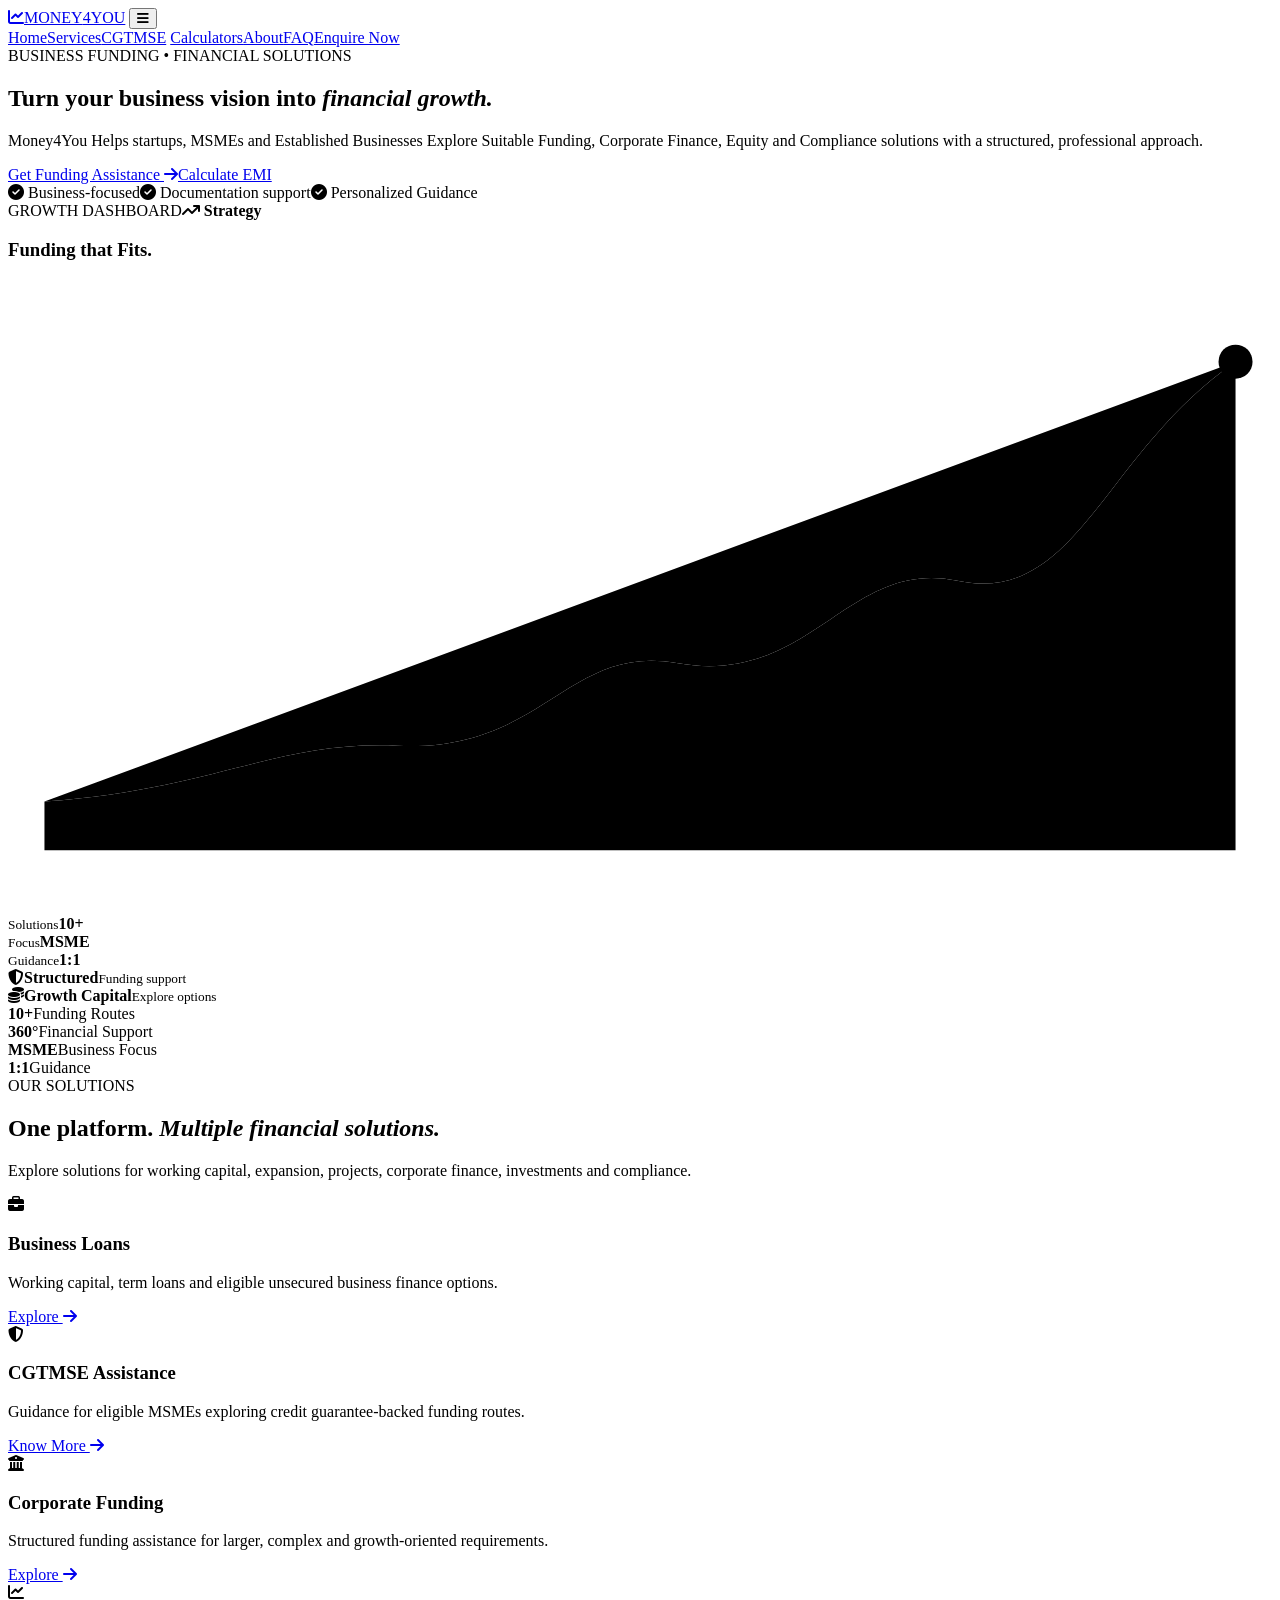
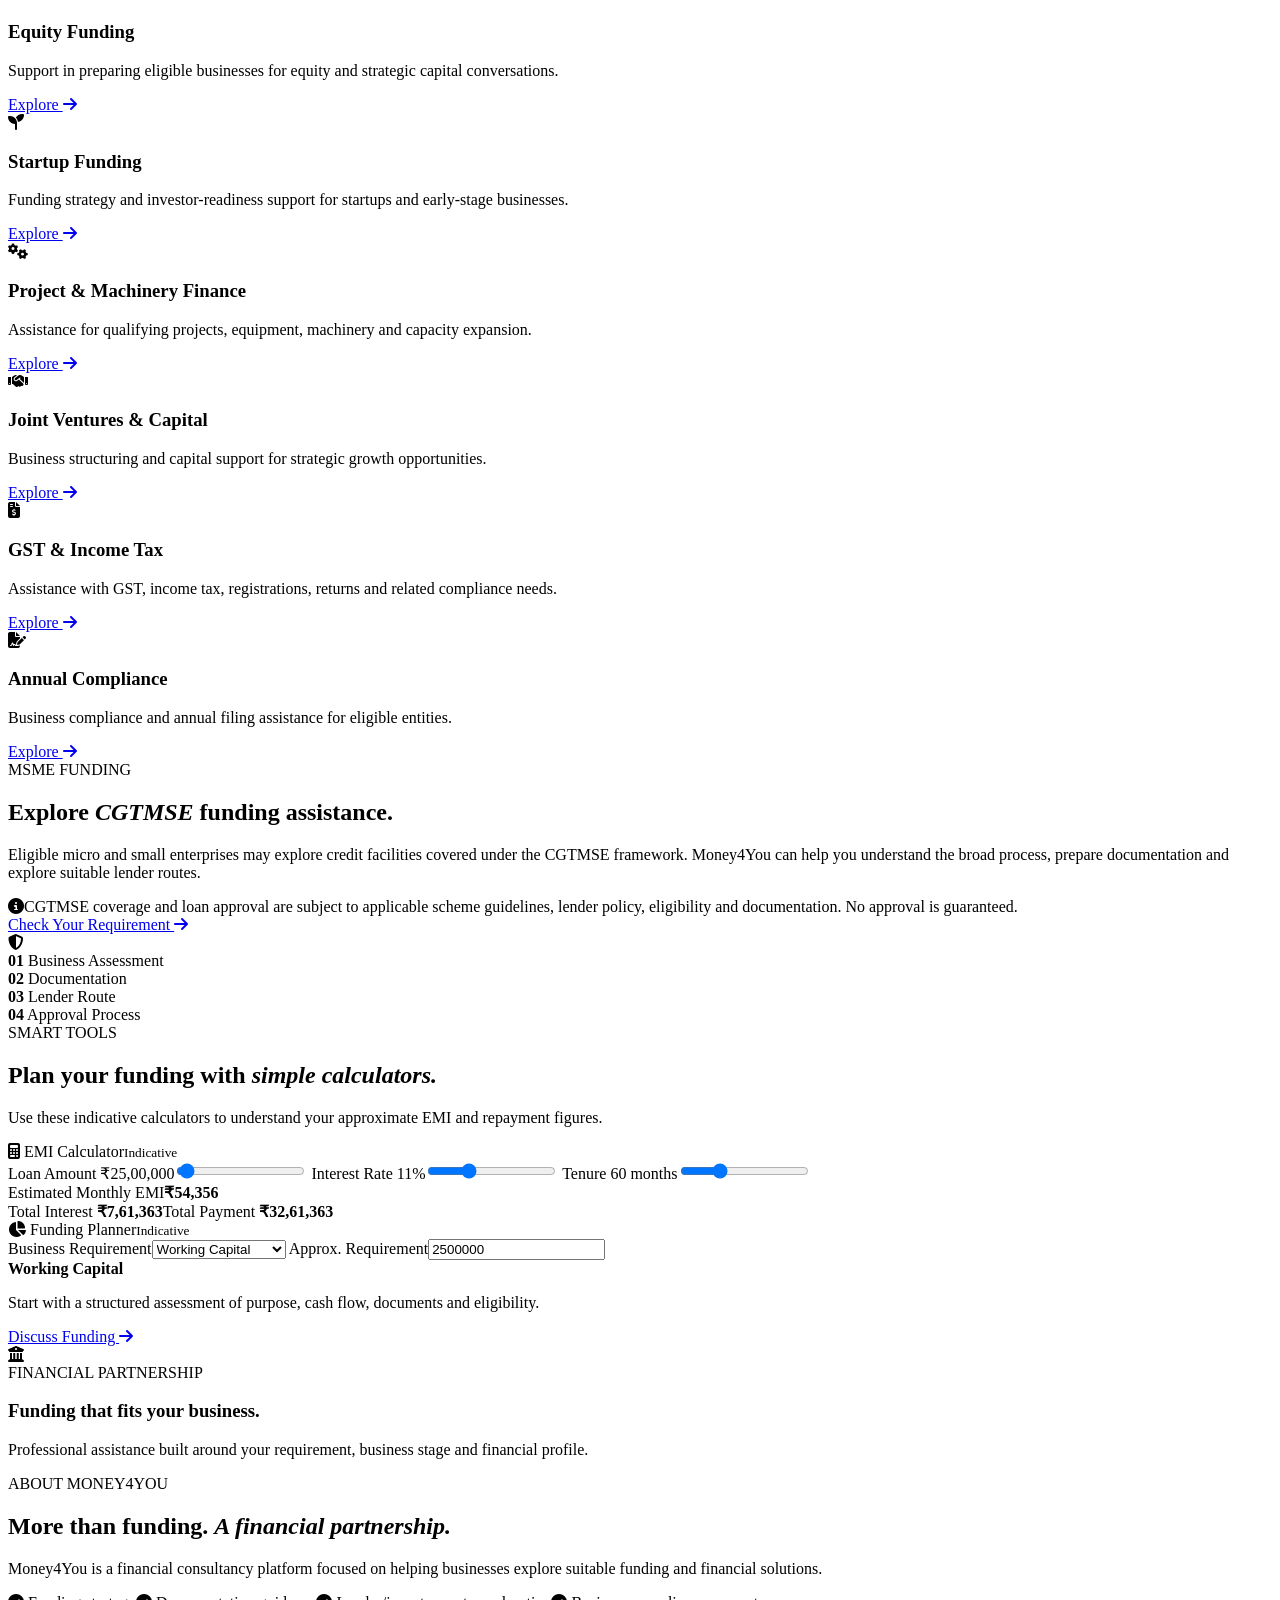
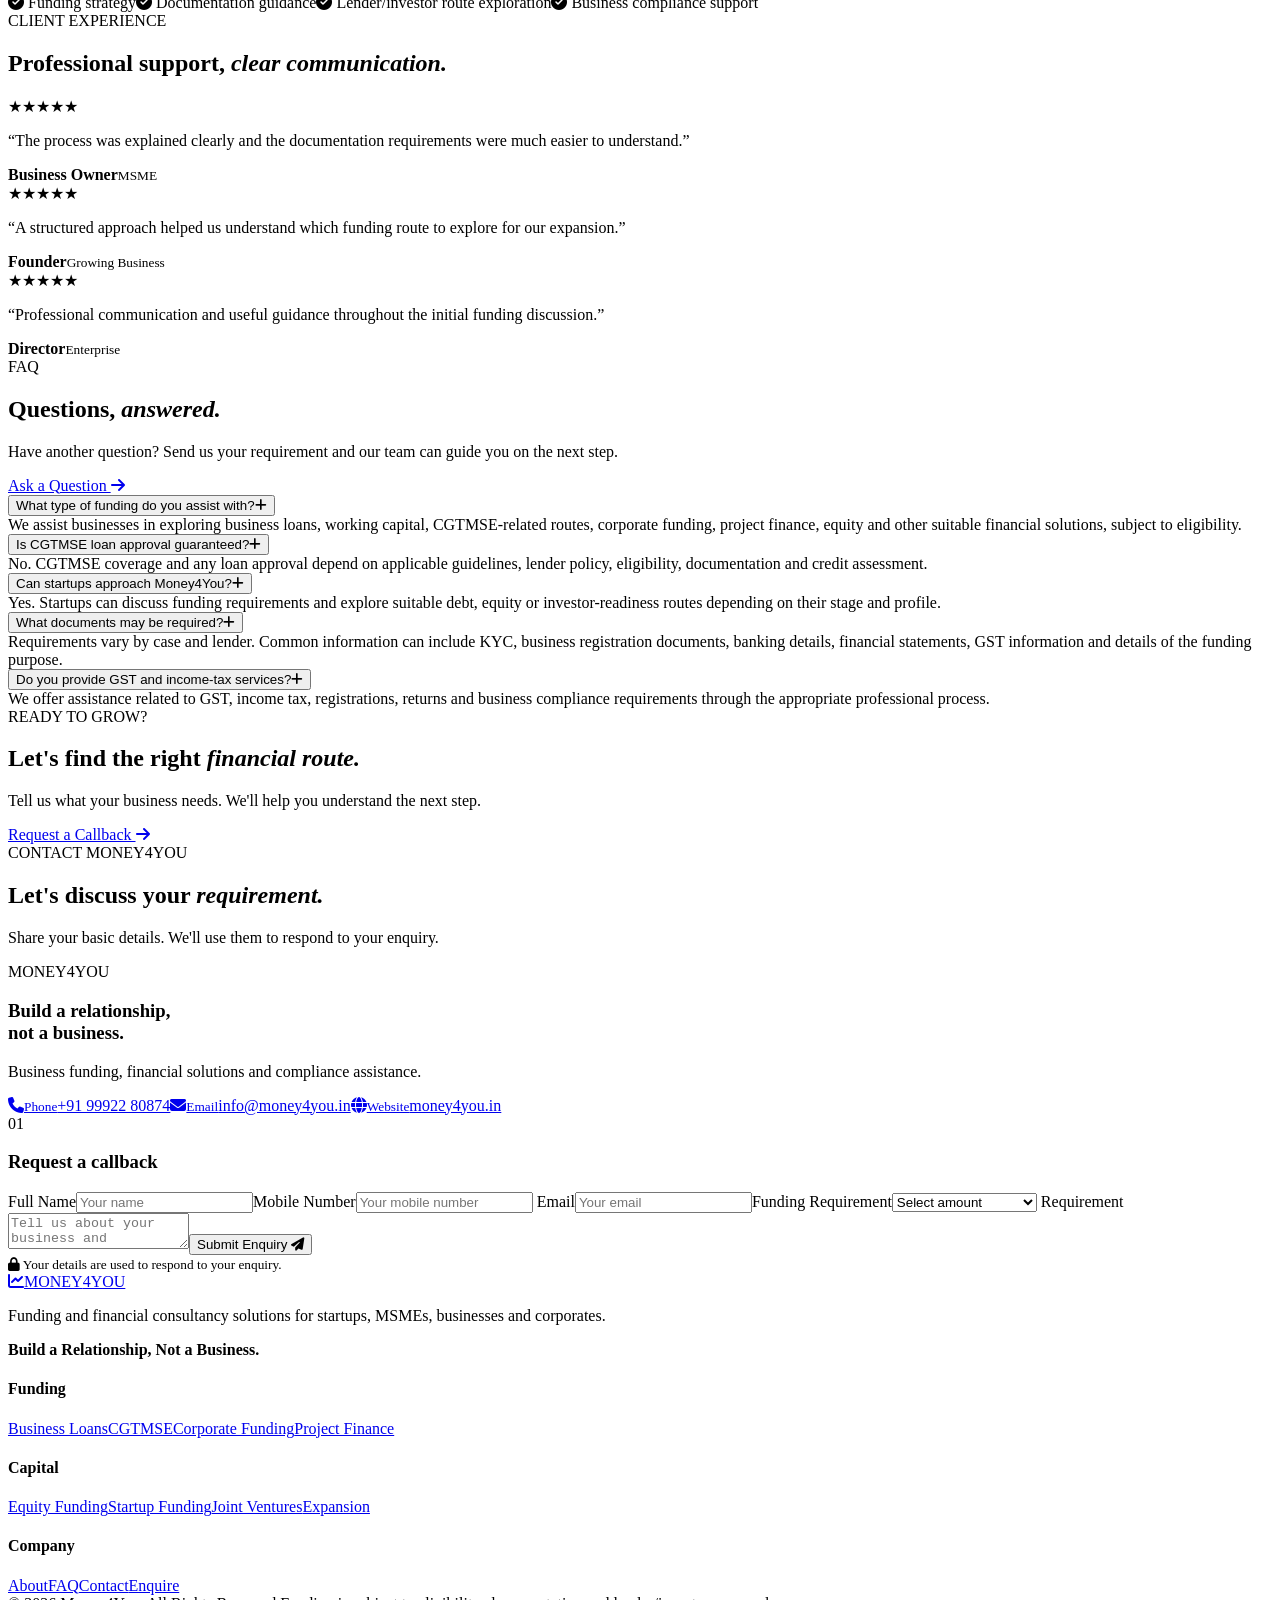
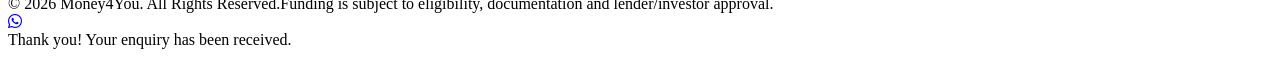
==== commit 375ddda9: "Rename index-1.html to index.html" ====
--- a/index.html
+++ b/index.html
@@ -1,340 +1,169 @@
 <!DOCTYPE html>
 <html lang="en">
 <head>
-  <meta charset="UTF-8">
-  <meta name="viewport" content="width=device-width, initial-scale=1.0">
-  <title>Money4You | Business Funding & Financial Solutions</title>
-  <meta name="description" content="Money4You provides business loan assistance, CGTMSE assistance, corporate funding, equity funding, startup funding and business compliance solutions.">
-  <meta name="keywords" content="Money4You, business loan, CGTMSE, corporate funding, equity funding, business finance, GST, income tax, business compliance">
-  <meta name="author" content="Money4You">
-  <meta property="og:title" content="Money4You | Business Funding & Financial Solutions">
-  <meta property="og:description" content="Business funding, CGTMSE assistance, corporate funding and financial solutions.">
-  <meta property="og:type" content="website">
-  <meta property="og:url" content="https://money4you.in">
-  <link rel="icon" type="image/png" href="images/favicon.png">
-
-  <link rel="preconnect" href="https://fonts.googleapis.com">
-  <link rel="preconnect" href="https://fonts.gstatic.com" crossorigin>
-  <link href="https://fonts.googleapis.com/css2?family=DM+Sans:wght@400;500;600;700&family=Manrope:wght@500;600;700;800&display=swap" rel="stylesheet">
-  <link rel="stylesheet" href="https://cdnjs.cloudflare.com/ajax/libs/font-awesome/6.5.2/css/all.min.css">
-  <link rel="stylesheet" href="style.css">
+<meta charset="UTF-8">
+<meta name="viewport" content="width=device-width,initial-scale=1.0">
+<title>Money4You | Business Funding & Financial Solutions</title>
+<meta name="description" content="Money4You — business loans, CGTMSE Assistance, Corporate Funding, Equity, Venture Capital and Compliance Solutions.">
+<link rel="preconnect" href="https://fonts.googleapis.com">
+<link rel="preconnect" href="https://fonts.gstatic.com" crossorigin>
+<link href="https://fonts.googleapis.com/css2?family=DM+Sans:wght@400;500;600;700&family=Manrope:wght@500;600;700;800&display=swap" rel="stylesheet">
+<link rel="stylesheet" href="https://cdnjs.cloudflare.com/ajax/libs/font-awesome/6.5.2/css/all.min.css">
+<link rel="stylesheet" href="style.css">
 </head>
-
 <body>
-<header class="site-header" id="top">
-  <div class="container navbar">
-    <a class="brand" href="#home" aria-label="Money4You home">
-      <span class="brand-mark"><i class="fa-solid fa-chart-line"></i></span>
-      <span>MONEY<span class="brand-accent">4YOU</span></span>
-    </a>
-
-    <button class="menu-btn" id="menuBtn" aria-label="Open menu" aria-expanded="false">
-      <i class="fa-solid fa-bars"></i>
-    </button>
-
-    <nav id="mainNav">
-      <a href="#home">Home</a>
-      <a href="#about">About</a>
-      <a href="#services">Services</a>
-      <a href="#process">Process</a>
-      <a href="#why-us">Why Us</a>
-      <a href="#contact">Contact</a>
-      <a class="nav-cta" href="#contact">Get Funding <i class="fa-solid fa-arrow-right"></i></a>
+<header class="header">
+  <div class="container nav">
+    <a class="logo" href="#home"><span class="logo-box"><i class="fa-solid fa-chart-line"></i></span>MONEY<span>4YOU</span></a>
+    <button class="menu" id="menu"><i class="fa-solid fa-bars"></i></button>
+    <nav id="nav">
+      <a href="#home">Home</a><a href="#services">Services</a><a href="#cgtmse">CGTMSE</a>
+      <a href="#calculators">Calculators</a><a href="#about">About</a><a href="#faq">FAQ</a><a href="#contact" class="nav-btn">Enquire Now</a>
     </nav>
   </div>
 </header>
 
-<main>
-  <section class="hero" id="home">
-    <div class="hero-glow glow-one"></div>
-    <div class="hero-glow glow-two"></div>
-    <div class="hero-grid"></div>
+<main id="home">
+<section class="hero">
+  <div class="hero-pattern"></div><div class="orb o1"></div><div class="orb o2"></div>
+  <div class="container hero-grid">
+    <div class="hero-copy">
+      <div class="eyebrow"><i></i> BUSINESS FUNDING • FINANCIAL SOLUTIONS</div>
+      <h1>Turn your business vision into <em>financial growth.</em></h1>
+      <p>Money4You Helps startups, MSMEs and Established Businesses Explore Suitable Funding, Corporate Finance, Equity and Compliance solutions with a structured, professional approach.</p>
+      <div class="actions"><a href="#contact" class="btn gold">Get Funding Assistance <i class="fa-solid fa-arrow-right"></i></a><a href="#calculators" class="btn outline">Calculate EMI</a></div>
+      <div class="trust"><span><i class="fa-solid fa-circle-check"></i> Business-focused</span><span><i class="fa-solid fa-circle-check"></i> Documentation support</span><span><i class="fa-solid fa-circle-check"></i> Personalized Guidance</span></div>
+    </div>
+    <div class="hero-art">
+      <div class="dashboard">
+        <div class="dash-head"><span>GROWTH DASHBOARD</span><b><i class="fa-solid fa-arrow-trend-up"></i> Strategy</b></div>
+        <h3>Funding that Fits.</h3>
+        <svg viewBox="0 0 520 260" class="chart">
+          <defs><linearGradient id="fill" x1="0" y1="0" x2="0" y2="1"><stop offset="0" stop-color="#e6c86c" stop-opacity=".32"/><stop offset="1" stop-color="#e6c86c" stop-opacity="0"/></linearGradient></defs>
+          <g class="gridlines"><line x1="15" y1="45" x2="505" y2="45"/><line x1="15" y1="105" x2="505" y2="105"/><line x1="15" y1="165" x2="505" y2="165"/><line x1="15" y1="225" x2="505" y2="225"/></g>
+          <path class="area" d="M15 215 C85 210 110 190 160 192 C220 195 230 150 275 158 C330 168 345 115 390 124 C440 135 450 72 505 34 L505 235 L15 235Z"/>
+          <path class="line" d="M15 215 C85 210 110 190 160 192 C220 195 230 150 275 158 C330 168 345 115 390 124 C440 135 450 72 505 34"/>
+          <circle cx="505" cy="34" r="7" class="point"/>
+        </svg>
+        <div class="metrics"><div><small>Solutions</small><b>10+</b></div><div><small>Focus</small><b>MSME</b></div><div><small>Guidance</small><b>1:1</b></div></div>
+      </div>
+      <div class="float-card f1"><i class="fa-solid fa-shield-halved"></i><span><b>Structured</b><small>Funding support</small></span></div>
+      <div class="float-card f2"><i class="fa-solid fa-coins"></i><span><b>Growth Capital</b><small>Explore options</small></span></div>
+    </div>
+  </div>
+</section>
 
-    <div class="container hero-layout">
-      <div class="hero-copy reveal">
-        <div class="eyebrow"><span></span> Strategic Funding & Financial Solutions</div>
-        <h1>Capital for today.<br><em>Growth for tomorrow.</em></h1>
-        <p class="hero-text">
-          Money4You helps startups, MSMEs, businesses and corporates explore suitable
-          business loans, working capital, corporate finance, equity funding and structured solutions.
-        </p>
+<section class="quick-stats"><div class="container stat-box"><div><b>10+</b><span>Funding Routes</span></div><div><b>360°</b><span>Financial Support</span></div><div><b>MSME</b><span>Business Focus</span></div><div><b>1:1</b><span>Guidance</span></div></div></section>
 
-        <div class="hero-actions">
-          <a class="btn btn-gold" href="#contact">Get Funding Assistance <i class="fa-solid fa-arrow-right"></i></a>
-          <a class="btn btn-glass" href="#services">Explore Solutions</a>
-        </div>
+<section class="section" id="services">
+<div class="container">
+  <div class="heading"><div class="eyebrow dark"><i></i> OUR SOLUTIONS</div><h2>One platform. <em>Multiple financial solutions.</em></h2><p>Explore solutions for working capital, expansion, projects, corporate finance, investments and compliance.</p></div>
+  <div class="cards">
+    <article><div class="icon"><i class="fa-solid fa-briefcase"></i></div><h3>Business Loans</h3><p>Working capital, term loans and eligible unsecured business finance options.</p><a href="#contact">Explore <i class="fa-solid fa-arrow-right"></i></a></article>
+    <article><div class="icon"><i class="fa-solid fa-shield-halved"></i></div><h3>CGTMSE Assistance</h3><p>Guidance for eligible MSMEs exploring credit guarantee-backed funding routes.</p><a href="#cgtmse">Know More <i class="fa-solid fa-arrow-right"></i></a></article>
+    <article><div class="icon"><i class="fa-solid fa-building-columns"></i></div><h3>Corporate Funding</h3><p>Structured funding assistance for larger, complex and growth-oriented requirements.</p><a href="#contact">Explore <i class="fa-solid fa-arrow-right"></i></a></article>
+    <article><div class="icon"><i class="fa-solid fa-chart-line"></i></div><h3>Equity Funding</h3><p>Support in preparing eligible businesses for equity and strategic capital conversations.</p><a href="#contact">Explore <i class="fa-solid fa-arrow-right"></i></a></article>
+    <article><div class="icon"><i class="fa-solid fa-seedling"></i></div><h3>Startup Funding</h3><p>Funding strategy and investor-readiness support for startups and early-stage businesses.</p><a href="#contact">Explore <i class="fa-solid fa-arrow-right"></i></a></article>
+    <article><div class="icon"><i class="fa-solid fa-gears"></i></div><h3>Project & Machinery Finance</h3><p>Assistance for qualifying projects, equipment, machinery and capacity expansion.</p><a href="#contact">Explore <i class="fa-solid fa-arrow-right"></i></a></article>
+    <article><div class="icon"><i class="fa-solid fa-handshake"></i></div><h3>Joint Ventures & Capital</h3><p>Business structuring and capital support for strategic growth opportunities.</p><a href="#contact">Explore <i class="fa-solid fa-arrow-right"></i></a></article>
+    <article><div class="icon"><i class="fa-solid fa-file-invoice-dollar"></i></div><h3>GST & Income Tax</h3><p>Assistance with GST, income tax, registrations, returns and related compliance needs.</p><a href="#contact">Explore <i class="fa-solid fa-arrow-right"></i></a></article>
+    <article><div class="icon"><i class="fa-solid fa-file-signature"></i></div><h3>Annual Compliance</h3><p>Business compliance and annual filing assistance for eligible entities.</p><a href="#contact">Explore <i class="fa-solid fa-arrow-right"></i></a></article>
+  </div>
+</div>
+</section>
 
-        <div class="hero-trust">
-          <div class="trust-item"><i class="fa-solid fa-circle-check"></i><span>Business-focused guidance</span></div>
-          <div class="trust-item"><i class="fa-solid fa-circle-check"></i><span>Documentation support</span></div>
-        </div>
-      </div>
+<section class="cgtmse" id="cgtmse">
+<div class="container cgtmse-grid">
+  <div class="cgtmse-copy"><div class="eyebrow"><i></i> MSME FUNDING</div><h2>Explore <em>CGTMSE</em> funding assistance.</h2><p>Eligible micro and small enterprises may explore credit facilities covered under the CGTMSE framework. Money4You can help you understand the broad process, prepare documentation and explore suitable lender routes.</p>
+  <div class="notice"><i class="fa-solid fa-circle-info"></i><span>CGTMSE coverage and loan approval are subject to applicable scheme guidelines, lender policy, eligibility and documentation. No approval is guaranteed.</span></div>
+  <a href="#contact" class="btn gold">Check Your Requirement <i class="fa-solid fa-arrow-right"></i></a></div>
+  <div class="cgtmse-visual"><div class="shield"><i class="fa-solid fa-shield-halved"></i></div><div class="step s1"><b>01</b> Business Assessment</div><div class="step s2"><b>02</b> Documentation</div><div class="step s3"><b>03</b> Lender Route</div><div class="step s4"><b>04</b> Approval Process</div></div>
+</div>
+</section>
 
-      <div class="hero-visual reveal delay-1" aria-hidden="true">
-        <div class="finance-card">
-          <div class="card-top">
-            <span class="mini-label">BUSINESS FUNDING</span>
-            <span class="status-dot"><i class="fa-solid fa-bolt"></i> Growth</span>
-          </div>
-          <div class="card-title">Build. Fund. Scale.</div>
-          <div class="chart-wrap">
-            <svg viewBox="0 0 520 260" role="img">
-              <defs>
-                <linearGradient id="chartFill" x1="0" x2="0" y1="0" y2="1">
-                  <stop offset="0" stop-color="#d9b65c" stop-opacity=".35"/>
-                  <stop offset="1" stop-color="#d9b65c" stop-opacity="0"/>
-                </linearGradient>
-              </defs>
-              <g class="chart-grid">
-                <line x1="20" y1="45" x2="500" y2="45"/>
-                <line x1="20" y1="105" x2="500" y2="105"/>
-                <line x1="20" y1="165" x2="500" y2="165"/>
-                <line x1="20" y1="225" x2="500" y2="225"/>
-              </g>
-              <path class="chart-area" d="M20 210 C90 205 100 185 155 188 C205 190 210 145 265 154 C315 164 335 105 380 118 C425 130 438 65 500 35 L500 235 L20 235 Z"/>
-              <path class="chart-line" d="M20 210 C90 205 100 185 155 188 C205 190 210 145 265 154 C315 164 335 105 380 118 C425 130 438 65 500 35"/>
-              <circle class="chart-point" cx="500" cy="35" r="7"/>
-            </svg>
-          </div>
-          <div class="card-metrics">
-            <div><small>Funding routes</small><strong>10+</strong></div>
-            <div><small>Business focus</small><strong>MSME</strong></div>
-            <div><small>Approach</small><strong>1:1</strong></div>
-          </div>
-        </div>
-        <div class="floating-badge badge-one"><i class="fa-solid fa-shield-halved"></i><span><b>Structured</b><small>Funding support</small></span></div>
-        <div class="floating-badge badge-two"><i class="fa-solid fa-arrow-trend-up"></i><span><b>Growth</b><small>Focused strategy</small></span></div>
-      </div>
-    </div>
-  </section>
+<section class="section calc-section" id="calculators">
+<div class="container">
+ <div class="heading"><div class="eyebrow dark"><i></i> SMART TOOLS</div><h2>Plan your funding with <em>simple calculators.</em></h2><p>Use these indicative calculators to understand your approximate EMI and repayment figures.</p></div>
+ <div class="calc-grid">
+  <div class="calculator">
+   <div class="calc-head"><span><i class="fa-solid fa-calculator"></i> EMI Calculator</span><small>Indicative</small></div>
+   <label>Loan Amount <output id="amountOut">₹25,00,000</output></label><input id="amount" type="range" min="100000" max="100000000" step="100000" value="2500000">
+   <label>Interest Rate <output id="rateOut">11%</output></label><input id="rate" type="range" min="5" max="25" step=".1" value="11">
+   <label>Tenure <output id="tenureOut">60 months</output></label><input id="tenure" type="range" min="12" max="180" value="60">
+   <div class="result"><span>Estimated Monthly EMI</span><b id="emi">₹54,355</b></div>
+   <div class="mini-results"><span>Total Interest <b id="interest">₹7,61,300</b></span><span>Total Payment <b id="total">₹32,61,300</b></span></div>
+  </div>
+  <div class="calculator dark-calc">
+   <div class="calc-head"><span><i class="fa-solid fa-chart-pie"></i> Funding Planner</span><small>Indicative</small></div>
+   <label>Business Requirement</label><select id="need"><option>Working Capital</option><option>Expansion</option><option>Machinery</option><option>Project Finance</option><option>Corporate Funding</option><option>Startup / Equity</option></select>
+   <label>Approx. Requirement</label><input id="req" type="number" value="2500000" min="0" placeholder="₹ Amount">
+   <div class="planner"><div class="donut"></div><div><b id="plannerTitle">Working Capital</b><p>Start with a structured assessment of purpose, cash flow, documents and eligibility.</p></div></div>
+   <a class="btn gold" href="#contact">Discuss Funding <i class="fa-solid fa-arrow-right"></i></a>
+  </div>
+ </div>
+</div>
+</section>
 
-  <section class="stats-section">
-    <div class="container stats-card">
-      <div class="stat"><strong>10+</strong><span>Funding Solutions</span></div>
-      <div class="stat"><strong>MSME</strong><span>Business Focus</span></div>
-      <div class="stat"><strong>360°</strong><span>Financial Assistance</span></div>
-      <div class="stat"><strong>1:1</strong><span>Personalized Guidance</span></div>
-    </div>
-  </section>
+<section class="section about" id="about">
+<div class="container about-grid">
+ <div class="about-art"><div class="ring r1"></div><div class="ring r2"></div><div class="about-icon"><i class="fa-solid fa-building-columns"></i></div><span>FINANCIAL PARTNERSHIP</span><h3>Funding that fits your business.</h3><p>Professional assistance built around your requirement, business stage and financial profile.</p></div>
+ <div><div class="eyebrow dark"><i></i> ABOUT MONEY4YOU</div><h2>More than funding. <em>A financial partnership.</em></h2><p class="lead">Money4You is a financial consultancy platform focused on helping businesses explore suitable funding and financial solutions.</p>
+ <div class="checks"><span><i class="fa-solid fa-circle-check"></i> Funding strategy</span><span><i class="fa-solid fa-circle-check"></i> Documentation guidance</span><span><i class="fa-solid fa-circle-check"></i> Lender/investor route exploration</span><span><i class="fa-solid fa-circle-check"></i> Business compliance support</span></div></div>
+</div>
+</section>
 
-  <section class="section about-section" id="about">
-    <div class="container about-grid">
-      <div class="about-visual reveal">
-        <div class="about-panel">
-          <div class="panel-ring ring-one"></div>
-          <div class="panel-ring ring-two"></div>
-          <div class="panel-icon"><i class="fa-solid fa-building-columns"></i></div>
-          <div class="panel-copy">
-            <span>FINANCIAL PARTNERSHIP</span>
-            <h3>Funding that fits your business.</h3>
-            <p>From working capital to strategic growth, explore funding routes aligned with your business needs.</p>
-          </div>
-          <div class="panel-line"></div>
-          <div class="panel-points">
-            <span><i class="fa-solid fa-check"></i> Lenders</span>
-            <span><i class="fa-solid fa-check"></i> NBFCs</span>
-            <span><i class="fa-solid fa-check"></i> Investors</span>
-          </div>
-        </div>
-      </div>
+<section class="section testimonials">
+<div class="container">
+<div class="heading"><div class="eyebrow dark"><i></i> CLIENT EXPERIENCE</div><h2>Professional support, <em>clear communication.</em></h2></div>
+<div class="reviews"><article><div class="stars">★★★★★</div><p>“The process was explained clearly and the documentation requirements were much easier to understand.”</p><b>Business Owner</b><small>MSME</small></article><article><div class="stars">★★★★★</div><p>“A structured approach helped us understand which funding route to explore for our expansion.”</p><b>Founder</b><small>Growing Business</small></article><article><div class="stars">★★★★★</div><p>“Professional communication and useful guidance throughout the initial funding discussion.”</p><b>Director</b><small>Enterprise</small></article></div>
+</div>
+</section>
 
-      <div class="about-copy reveal delay-1">
-        <div class="eyebrow dark"><span></span> About Money4You</div>
-        <h2>Your growth.<br><em>Our financial expertise.</em></h2>
-        <p>
-          Money4You is a funding and financial consultancy platform helping businesses,
-          startups, MSMEs and corporates identify and pursue suitable funding opportunities.
-        </p>
-        <p>
-          We aim to simplify the funding journey with professional guidance, financial
-          assessment and documentation support—subject to eligibility and lender/investor approval.
-        </p>
-        <div class="check-grid">
-          <div><i class="fa-solid fa-circle-check"></i> Multiple funding solutions</div>
-          <div><i class="fa-solid fa-circle-check"></i> Documentation support</div>
-          <div><i class="fa-solid fa-circle-check"></i> Business-focused guidance</div>
-          <div><i class="fa-solid fa-circle-check"></i> Customized funding strategy</div>
-        </div>
-      </div>
-    </div>
-  </section>
+<section class="section faq" id="faq">
+<div class="container faq-grid"><div><div class="eyebrow dark"><i></i> FAQ</div><h2>Questions, <em>answered.</em></h2><p>Have another question? Send us your requirement and our team can guide you on the next step.</p><a href="#contact" class="btn dark">Ask a Question <i class="fa-solid fa-arrow-right"></i></a></div>
+<div class="accordion">
+<div class="faq-item"><button>What type of funding do you assist with?<i class="fa-solid fa-plus"></i></button><div>We assist businesses in exploring business loans, working capital, CGTMSE-related routes, corporate funding, project finance, equity and other suitable financial solutions, subject to eligibility.</div></div>
+<div class="faq-item"><button>Is CGTMSE loan approval guaranteed?<i class="fa-solid fa-plus"></i></button><div>No. CGTMSE coverage and any loan approval depend on applicable guidelines, lender policy, eligibility, documentation and credit assessment.</div></div>
+<div class="faq-item"><button>Can startups approach Money4You?<i class="fa-solid fa-plus"></i></button><div>Yes. Startups can discuss funding requirements and explore suitable debt, equity or investor-readiness routes depending on their stage and profile.</div></div>
+<div class="faq-item"><button>What documents may be required?<i class="fa-solid fa-plus"></i></button><div>Requirements vary by case and lender. Common information can include KYC, business registration documents, banking details, financial statements, GST information and details of the funding purpose.</div></div>
+<div class="faq-item"><button>Do you provide GST and income-tax services?<i class="fa-solid fa-plus"></i></button><div>We offer assistance related to GST, income tax, registrations, returns and business compliance requirements through the appropriate professional process.</div></div>
+</div></div>
+</section>
 
-  <section class="section services-section" id="services">
-    <div class="container">
-      <div class="section-heading reveal">
-        <div class="eyebrow dark"><span></span> Our Services</div>
-        <h2>Financial solutions for<br><em>every stage of business.</em></h2>
-        <p>Explore funding and financial assistance designed around working capital, expansion, projects and strategic growth.</p>
-      </div>
+<section class="cta"><div class="container cta-inner"><div><div class="eyebrow"><i></i> READY TO GROW?</div><h2>Let's find the right <em>financial route.</em></h2><p>Tell us what your business needs. We'll help you understand the next step.</p></div><a class="btn gold" href="#contact">Request a Callback <i class="fa-solid fa-arrow-right"></i></a></div></section>
 
-      <div class="services-grid">
-        <article class="service-card reveal"><div class="service-number">01</div><div class="service-icon"><i class="fa-solid fa-briefcase"></i></div><h3>Working Capital</h3><p>Funding assistance for operational cash-flow and day-to-day business requirements.</p><a href="#contact">Explore <i class="fa-solid fa-arrow-right"></i></a></article>
-        <article class="service-card reveal delay-1"><div class="service-number">02</div><div class="service-icon"><i class="fa-solid fa-building"></i></div><h3>Business Term Loans</h3><p>Structured finance for planned business requirements and long-term capital needs.</p><a href="#contact">Explore <i class="fa-solid fa-arrow-right"></i></a></article>
-        <article class="service-card reveal delay-2"><div class="service-number">03</div><div class="service-icon"><i class="fa-solid fa-shield-halved"></i></div><h3>Unsecured Business Loans</h3><p>Explore unsecured funding options based on business and applicant eligibility.</p><a href="#contact">Explore <i class="fa-solid fa-arrow-right"></i></a></article>
-        <article class="service-card reveal"><div class="service-number">04</div><div class="service-icon"><i class="fa-solid fa-gears"></i></div><h3>Machinery Finance</h3><p>Financial assistance for eligible machinery, equipment and business assets.</p><a href="#contact">Explore <i class="fa-solid fa-arrow-right"></i></a></article>
-        <article class="service-card reveal delay-1"><div class="service-number">05</div><div class="service-icon"><i class="fa-solid fa-store"></i></div><h3>MSME Funding</h3><p>Funding assistance designed around the needs and stage of MSME businesses.</p><a href="#contact">Explore <i class="fa-solid fa-arrow-right"></i></a></article>
-        <article class="service-card reveal delay-2"><div class="service-number">06</div><div class="service-icon"><i class="fa-solid fa-chart-line"></i></div><h3>Expansion Funding</h3><p>Capital solutions for expansion, new locations, capacity and growth initiatives.</p><a href="#contact">Explore <i class="fa-solid fa-arrow-right"></i></a></article>
-        <article class="service-card reveal"><div class="service-number">07</div><div class="service-icon"><i class="fa-solid fa-landmark"></i></div><h3>Corporate & Structured Finance</h3><p>Customized funding support for larger and more complex requirements.</p><a href="#contact">Explore <i class="fa-solid fa-arrow-right"></i></a></article>
-        <article class="service-card reveal delay-1"><div class="service-number">08</div><div class="service-icon"><i class="fa-solid fa-handshake"></i></div><h3>Debt Syndication</h3><p>Assistance in arranging suitable debt funding structures for eligible businesses.</p><a href="#contact">Explore <i class="fa-solid fa-arrow-right"></i></a></article>
-        <article class="service-card reveal delay-2"><div class="service-number">09</div><div class="service-icon"><i class="fa-solid fa-industry"></i></div><h3>Project Finance</h3><p>Funding assistance for qualifying new projects and expansion initiatives.</p><a href="#contact">Explore <i class="fa-solid fa-arrow-right"></i></a></article>
-        <article class="service-card reveal"><div class="service-number">10</div><div class="service-icon"><i class="fa-solid fa-arrows-to-circle"></i></div><h3>Acquisition Funding</h3><p>Financial structuring assistance for qualifying business acquisitions.</p><a href="#contact">Explore <i class="fa-solid fa-arrow-right"></i></a></article>
-        <article class="service-card reveal delay-1"><div class="service-number">11</div><div class="service-icon"><i class="fa-solid fa-seedling"></i></div><h3>Startup & Seed Funding</h3><p>Funding guidance for startups seeking suitable early-stage capital.</p><a href="#contact">Explore <i class="fa-solid fa-arrow-right"></i></a></article>
-        <article class="service-card reveal delay-2"><div class="service-number">12</div><div class="service-icon"><i class="fa-solid fa-users"></i></div><h3>Angel & Venture Support</h3><p>Assistance in preparing businesses for investor and capital conversations.</p><a href="#contact">Explore <i class="fa-solid fa-arrow-right"></i></a></article>
-      </div>
-    </div>
-  </section>
-
-  <section class="section process-section" id="process">
-    <div class="container">
-      <div class="section-heading reveal">
-        <div class="eyebrow"><span></span> Our Process</div>
-        <h2>A clear path from requirement<br><em>to funding strategy.</em></h2>
-        <p>We keep the journey structured and transparent, with every recommendation subject to eligibility and approval.</p>
-      </div>
-
-      <div class="process-grid">
-        <div class="process-step reveal"><span>01</span><i class="fa-solid fa-comments"></i><h3>Understand</h3><p>Discuss your business, funding purpose and broad requirement.</p></div>
-        <div class="process-connector"></div>
-        <div class="process-step reveal delay-1"><span>02</span><i class="fa-solid fa-magnifying-glass-chart"></i><h3>Assess</h3><p>Review relevant business and financial information.</p></div>
-        <div class="process-connector"></div>
-        <div class="process-step reveal delay-2"><span>03</span><i class="fa-solid fa-route"></i><h3>Structure</h3><p>Explore suitable funding routes and documentation requirements.</p></div>
-        <div class="process-connector"></div>
-        <div class="process-step reveal"><span>04</span><i class="fa-solid fa-flag-checkered"></i><h3>Proceed</h3><p>Move forward with the selected lender/investor route, subject to approval.</p></div>
-      </div>
-    </div>
-  </section>
-
-  <section class="section why-section" id="why-us">
-    <div class="container">
-      <div class="why-layout">
-        <div class="section-heading left reveal">
-          <div class="eyebrow dark"><span></span> Why Money4You</div>
-          <h2>More than funding.<br><em>A financial partnership.</em></h2>
-          <p>We focus on understanding your requirement before exploring an appropriate funding approach.</p>
-          <a class="btn btn-dark" href="#contact">Talk to Our Team <i class="fa-solid fa-arrow-right"></i></a>
-        </div>
-
-        <div class="why-list">
-          <div class="why-item reveal"><div class="why-icon"><i class="fa-solid fa-network-wired"></i></div><div><h3>Funding Network</h3><p>Explore a broad ecosystem of lenders and funding channels, subject to eligibility.</p></div></div>
-          <div class="why-item reveal delay-1"><div class="why-icon"><i class="fa-solid fa-file-circle-check"></i></div><div><h3>Documentation Support</h3><p>Guidance on organizing business and financial documents for applications.</p></div></div>
-          <div class="why-item reveal delay-2"><div class="why-icon"><i class="fa-solid fa-user-tie"></i></div><div><h3>Professional Guidance</h3><p>Dedicated assistance through the funding journey.</p></div></div>
-          <div class="why-item reveal"><div class="why-icon"><i class="fa-solid fa-bullseye"></i></div><div><h3>Customized Approach</h3><p>Funding strategy aligned with the nature and stage of your business.</p></div></div>
-        </div>
-      </div>
-    </div>
-  </section>
-
-  <section class="cta-section">
-    <div class="cta-orb"></div>
-    <div class="container cta-inner reveal">
-      <div>
-        <div class="eyebrow"><span></span> Ready to Grow?</div>
-        <h2>Let's explore the right<br><em>funding route for you.</em></h2>
-        <p>Share your requirement and take the next step with Money4You.</p>
-      </div>
-      <div class="cta-actions">
-        <a class="btn btn-gold" href="#contact">Request a Callback <i class="fa-solid fa-arrow-right"></i></a>
-        <a class="btn btn-glass" href="tel:+919999999999"><i class="fa-solid fa-phone"></i> Call Now</a>
-      </div>
-    </div>
-  </section>
-
-  <section class="section contact-section" id="contact">
-    <div class="container">
-      <div class="section-heading reveal">
-        <div class="eyebrow dark"><span></span> Contact Us</div>
-        <h2>Let's discuss your<br><em>funding requirement.</em></h2>
-        <p>Share your basic details and our team can connect with you.</p>
-      </div>
-
-      <div class="contact-grid">
-        <div class="contact-card dark-card reveal">
-          <div class="contact-brand">MONEY<span>4YOU</span></div>
-          <h3>Build a relationship,<br>not a business.</h3>
-          <p>Funding and financial consultancy support for startups, MSMEs, businesses and corporates.</p>
-          <div class="contact-details">
-            <a href="tel:+919999999999"><i class="fa-solid fa-phone"></i><span><small>Phone</small>+91 99999 99999</span></a>
-            <a href="mailto:info@money4you.in"><i class="fa-solid fa-envelope"></i><span><small>Email</small>info@money4you.in</span></a>
-            <a href="https://money4you.in"><i class="fa-solid fa-globe"></i><span><small>Website</small>money4you.in</span></a>
-          </div>
-        </div>
-
-        <form class="contact-form reveal delay-1" id="callbackForm">
-          <div class="form-title"><span>01</span><h3>Request a callback</h3></div>
-          <div class="form-grid">
-            <div class="field"><label for="name">Full Name</label><input id="name" name="name" type="text" placeholder="Your name" required></div>
-            <div class="field"><label for="phone">Mobile Number</label><input id="phone" name="phone" type="tel" placeholder="Your mobile number" required></div>
-            <div class="field"><label for="email">Email</label><input id="email" name="email" type="email" placeholder="Your email"></div>
-            <div class="field"><label for="amount">Funding Requirement</label>
-              <select id="amount" name="amount">
-                <option value="">Select amount</option>
-                <option>Below ₹25 Lakh</option>
-                <option>₹25 Lakh – ₹1 Crore</option>
-                <option>₹1 Crore – ₹5 Crore</option>
-                <option>Above ₹5 Crore</option>
-              </select>
-            </div>
-            <div class="field full"><label for="message">Requirement</label><textarea id="message" name="message" placeholder="Tell us briefly about your business and funding requirement"></textarea></div>
-            <div class="field full"><button class="btn btn-gold submit-btn" type="submit">Submit Request <i class="fa-solid fa-paper-plane"></i></button></div>
-          </div>
-          <p class="form-note"><i class="fa-solid fa-lock"></i> Your details are used only to respond to your enquiry.</p>
-        </form>
-      </div>
-    </div>
-  </section>
+<section class="section contact" id="contact">
+<div class="container"><div class="heading"><div class="eyebrow dark"><i></i> CONTACT MONEY4YOU</div><h2>Let's discuss your <em>requirement.</em></h2><p>Share your basic details. We'll use them to respond to your enquiry.</p></div>
+<div class="contact-grid">
+<div class="contact-info"><div class="contact-logo">MONEY<span>4YOU</span></div><h3>Build a relationship,<br>not a business.</h3><p>Business funding, financial solutions and compliance assistance.</p>
+<div class="details"><a href="tel:+919992280874"><i class="fa-solid fa-phone"></i><span><small>Phone</small>+91 99922 80874</span></a><a href="mailto:info@money4you.in"><i class="fa-solid fa-envelope"></i><span><small>Email</small>info@money4you.in</span></a><a href="https://money4you.in"><i class="fa-solid fa-globe"></i><span><small>Website</small>money4you.in</span></a></div></div>
+<form id="form"><div class="form-title"><span>01</span><h3>Request a callback</h3></div><div class="form-grid">
+<label>Full Name<input name="name" required placeholder="Your name"></label><label>Mobile Number<input name="phone" required type="tel" placeholder="Your mobile number"></label>
+<label>Email<input name="email" type="email" placeholder="Your email"></label><label>Funding Requirement<select name="amount"><option>Select amount</option><option>Below ₹25 Lakh</option><option>₹25 Lakh – ₹1 Crore</option><option>₹1 Crore – ₹5 Crore</option><option>Above ₹5 Crore</option></select></label>
+<label class="full">Requirement<textarea name="message" placeholder="Tell us about your business and requirement"></textarea></label><button class="btn gold full" type="submit">Submit Enquiry <i class="fa-solid fa-paper-plane"></i></button></div><small class="privacy"><i class="fa-solid fa-lock"></i> Your details are used to respond to your enquiry.</small></form>
+</div></div></section>
 </main>
 
-<footer>
-  <div class="container footer-grid">
-    <div class="footer-brand">
-      <a class="brand" href="#home"><span class="brand-mark"><i class="fa-solid fa-chart-line"></i></span><span>MONEY<span class="brand-accent">4YOU</span></span></a>
-      <p>Funding and financial consultancy solutions for startups, MSMEs, businesses and corporates.</p>
-      <strong>Build a Relationship, Not a Business.</strong>
-    </div>
-    <div><h4>Funding</h4><a href="#services">Working Capital</a><a href="#services">Business Loans</a><a href="#services">MSME Funding</a><a href="#services">Project Finance</a></div>
-    <div><h4>Growth Capital</h4><a href="#services">Expansion Funding</a><a href="#services">Seed Funding</a><a href="#services">Equity Funding</a><a href="#services">Venture Support</a></div>
-    <div><h4>Company</h4><a href="#about">About Us</a><a href="#why-us">Why Money4You</a><a href="#contact">Contact</a><a href="#contact">Request Callback</a></div>
-  </div>
-  <div class="container footer-bottom">© 2026 Money4You. All Rights Reserved. <span>Financial solutions are subject to eligibility, documentation and lender/investor approval.</span></div>
-</footer>
-
-<a class="whatsapp" href="https://wa.me/919999999999" target="_blank" rel="noopener" aria-label="Chat on WhatsApp"><i class="fa-brands fa-whatsapp"></i></a>
-<a class="back-top" href="#top" aria-label="Back to top"><i class="fa-solid fa-arrow-up"></i></a>
-
-<div class="toast" id="toast" role="status">Thank you! Your request has been received. Our team will contact you shortly.</div>
+<footer><div class="container foot-grid"><div><a class="logo" href="#home"><span class="logo-box"><i class="fa-solid fa-chart-line"></i></span>MONEY<span>4YOU</span></a><p>Funding and financial consultancy solutions for startups, MSMEs, businesses and corporates.</p><b>Build a Relationship, Not a Business.</b></div><div><h4>Funding</h4><a href="#services">Business Loans</a><a href="#cgtmse">CGTMSE</a><a href="#services">Corporate Funding</a><a href="#services">Project Finance</a></div><div><h4>Capital</h4><a href="#services">Equity Funding</a><a href="#services">Startup Funding</a><a href="#services">Joint Ventures</a><a href="#services">Expansion</a></div><div><h4>Company</h4><a href="#about">About</a><a href="#faq">FAQ</a><a href="#contact">Contact</a><a href="#contact">Enquire</a></div></div><div class="container bottom">© 2026 Money4You. All Rights Reserved.<span>Funding is subject to eligibility, documentation and lender/investor approval.</span></div></footer>
+<a class="wa" href="https://wa.me/919992280874" target="_blank" rel="noopener"><i class="fa-brands fa-whatsapp"></i></a>
+<div class="toast" id="toast">Thank you! Your enquiry has been received.</div>
 
 <script>
-  const menuBtn = document.getElementById("menuBtn");
-  const nav = document.getElementById("mainNav");
+const menu=document.getElementById('menu'),nav=document.getElementById('nav');
+menu.onclick=()=>{nav.classList.toggle('open');menu.innerHTML=nav.classList.contains('open')?'<i class="fa-solid fa-xmark"></i>':'<i class="fa-solid fa-bars"></i>'};
+document.querySelectorAll('#nav a').forEach(a=>a.onclick=()=>nav.classList.remove('open'));
 
-  menuBtn.addEventListener("click", () => {
-    const open = nav.classList.toggle("active");
-    menuBtn.setAttribute("aria-expanded", open);
-    menuBtn.innerHTML = open ? '<i class="fa-solid fa-xmark"></i>' : '<i class="fa-solid fa-bars"></i>';
-  });
+const amount=document.getElementById('amount'),rate=document.getElementById('rate'),tenure=document.getElementById('tenure');
+const amountOut=document.getElementById('amountOut'),rateOut=document.getElementById('rateOut'),tenureOut=document.getElementById('tenureOut'),emiEl=document.getElementById('emi'),interestEl=document.getElementById('interest'),totalEl=document.getElementById('total');
+function money(n){return '₹'+Math.round(n).toLocaleString('en-IN')}
+function calc(){let P=+amount.value,r=+rate.value/1200,n=+tenure.value;let e=r?P*r*Math.pow(1+r,n)/(Math.pow(1+r,n)-1):P/n;amountOut.textContent=money(P);rateOut.textContent=r?rate.value+'%':'0%';tenureOut.textContent=n+' months';emiEl.textContent=money(e);interestEl.textContent=money(e*n-P);totalEl.textContent=money(e*n)}
+[amount,rate,tenure].forEach(x=>x.addEventListener('input',calc));calc();
 
-  document.querySelectorAll("#mainNav a").forEach(link => {
-    link.addEventListener("click", () => {
-      nav.classList.remove("active");
-      menuBtn.setAttribute("aria-expanded", "false");
-      menuBtn.innerHTML = '<i class="fa-solid fa-bars"></i>';
-    });
-  });
-
-  const observer = new IntersectionObserver((entries) => {
-    entries.forEach(entry => {
-      if (entry.isIntersecting) entry.target.classList.add("visible");
-    });
-  }, { threshold: 0.12 });
-
-  document.querySelectorAll(".reveal").forEach(el => observer.observe(el));
-
-  document.getElementById("callbackForm").addEventListener("submit", function(event) {
-    event.preventDefault();
-    document.getElementById("toast").classList.add("show");
-    this.reset();
-    setTimeout(() => document.getElementById("toast").classList.remove("show"), 4500);
-  });
+document.getElementById('need').onchange=e=>document.getElementById('plannerTitle').textContent=e.target.value;
+document.querySelectorAll('.faq-item button').forEach(btn=>btn.onclick=()=>{const item=btn.parentElement;document.querySelectorAll('.faq-item').forEach(x=>x!==item&&x.classList.remove('active'));item.classList.toggle('active')});
+document.getElementById('form').onsubmit=e=>{e.preventDefault();document.getElementById('toast').classList.add('show');e.target.reset();setTimeout(()=>document.getElementById('toast').classList.remove('show'),4000)};
+const io=new IntersectionObserver(es=>es.forEach(e=>{if(e.isIntersecting)e.target.classList.add('show')}),{threshold:.12});
+document.querySelectorAll('.hero-copy,.hero-art,.cards article,.heading,.about-art,.about>div>div:last-child,.reviews article,.faq-grid>div,.contact-grid>*').forEach(x=>io.observe(x));
 </script>
 </body>
 </html>
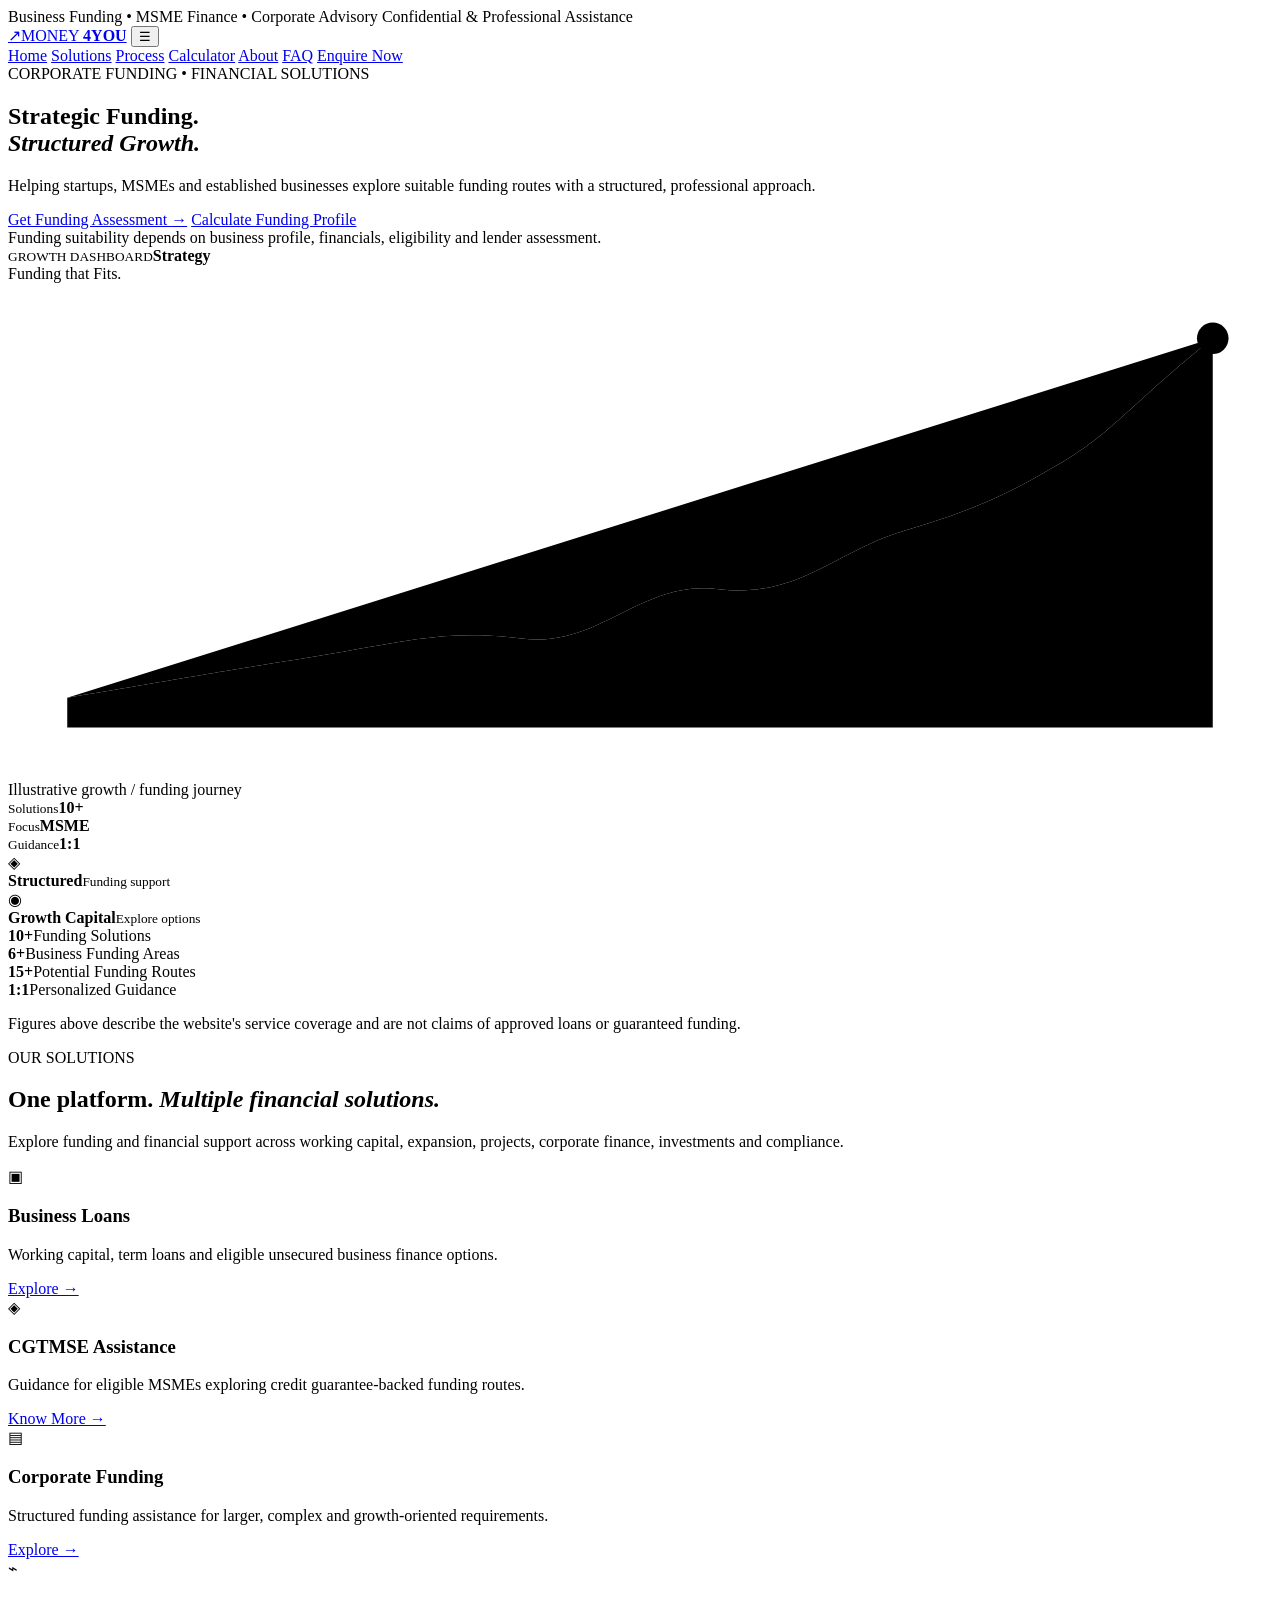
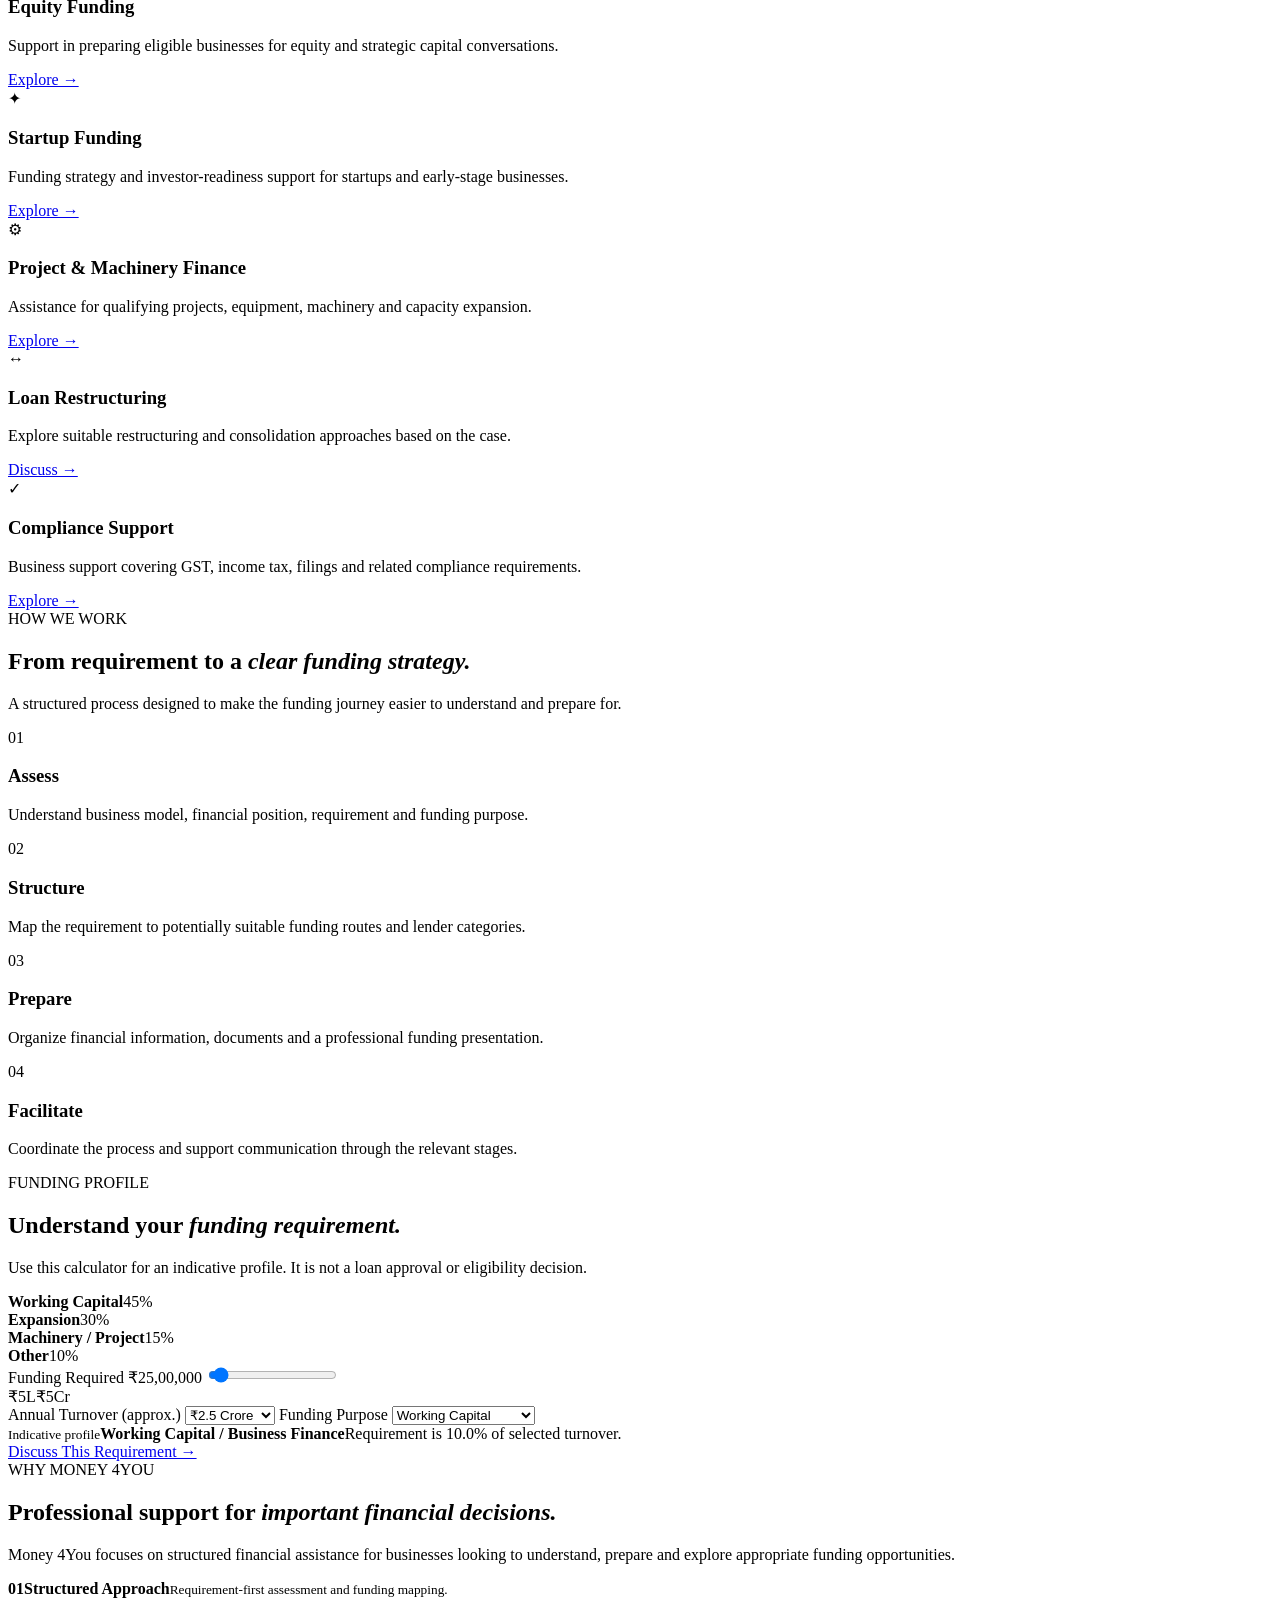
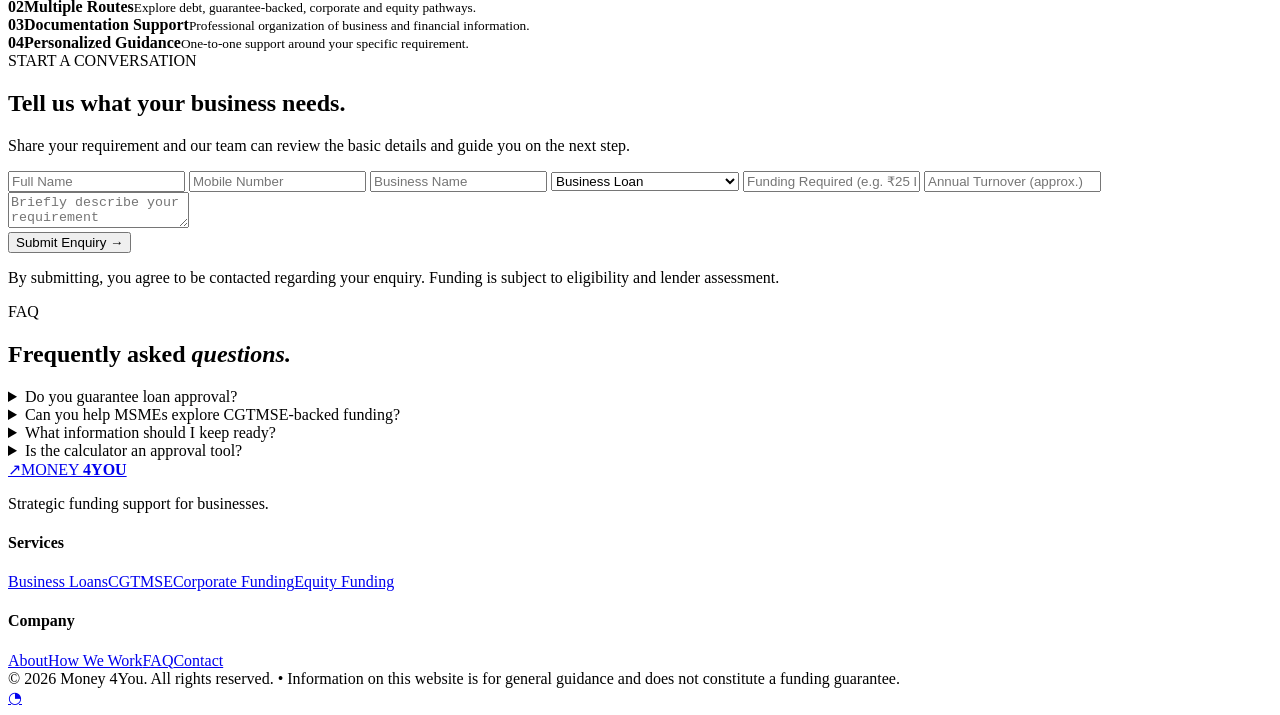
==== commit 98e0c126: "Rename index-2.html to index.html" ====
--- a/index.html
+++ b/index.html
@@ -1,169 +1,241 @@
 <!DOCTYPE html>
 <html lang="en">
 <head>
-<meta charset="UTF-8">
-<meta name="viewport" content="width=device-width,initial-scale=1.0">
-<title>Money4You | Business Funding & Financial Solutions</title>
-<meta name="description" content="Money4You — business loans, CGTMSE Assistance, Corporate Funding, Equity, Venture Capital and Compliance Solutions.">
-<link rel="preconnect" href="https://fonts.googleapis.com">
-<link rel="preconnect" href="https://fonts.gstatic.com" crossorigin>
-<link href="https://fonts.googleapis.com/css2?family=DM+Sans:wght@400;500;600;700&family=Manrope:wght@500;600;700;800&display=swap" rel="stylesheet">
-<link rel="stylesheet" href="https://cdnjs.cloudflare.com/ajax/libs/font-awesome/6.5.2/css/all.min.css">
-<link rel="stylesheet" href="style.css">
+  <meta charset="UTF-8">
+  <meta name="viewport" content="width=device-width, initial-scale=1.0">
+  <meta name="description" content="Money 4You — structured corporate funding, MSME finance, CGTMSE assistance and business funding support.">
+  <title>Money 4You | Strategic Funding. Structured Growth.</title>
+  <link rel="preconnect" href="https://fonts.googleapis.com">
+  <link rel="preconnect" href="https://fonts.gstatic.com" crossorigin>
+  <link href="https://fonts.googleapis.com/css2?family=Inter:wght@400;500;600;700;800&family=Manrope:wght@600;700;800&display=swap" rel="stylesheet">
+  <link rel="stylesheet" href="style.css">
 </head>
 <body>
-<header class="header">
-  <div class="container nav">
-    <a class="logo" href="#home"><span class="logo-box"><i class="fa-solid fa-chart-line"></i></span>MONEY<span>4YOU</span></a>
-    <button class="menu" id="menu"><i class="fa-solid fa-bars"></i></button>
-    <nav id="nav">
-      <a href="#home">Home</a><a href="#services">Services</a><a href="#cgtmse">CGTMSE</a>
-      <a href="#calculators">Calculators</a><a href="#about">About</a><a href="#faq">FAQ</a><a href="#contact" class="nav-btn">Enquire Now</a>
-    </nav>
-  </div>
-</header>
-
-<main id="home">
-<section class="hero">
-  <div class="hero-pattern"></div><div class="orb o1"></div><div class="orb o2"></div>
-  <div class="container hero-grid">
-    <div class="hero-copy">
-      <div class="eyebrow"><i></i> BUSINESS FUNDING • FINANCIAL SOLUTIONS</div>
-      <h1>Turn your business vision into <em>financial growth.</em></h1>
-      <p>Money4You Helps startups, MSMEs and Established Businesses Explore Suitable Funding, Corporate Finance, Equity and Compliance solutions with a structured, professional approach.</p>
-      <div class="actions"><a href="#contact" class="btn gold">Get Funding Assistance <i class="fa-solid fa-arrow-right"></i></a><a href="#calculators" class="btn outline">Calculate EMI</a></div>
-      <div class="trust"><span><i class="fa-solid fa-circle-check"></i> Business-focused</span><span><i class="fa-solid fa-circle-check"></i> Documentation support</span><span><i class="fa-solid fa-circle-check"></i> Personalized Guidance</span></div>
+  <div class="topbar">Business Funding • MSME Finance • Corporate Advisory <span>Confidential &amp; Professional Assistance</span></div>
+
+  <header class="site-header">
+    <div class="container nav-wrap">
+      <a class="brand" href="#home"><span class="brand-mark">↗</span><span>MONEY <b>4YOU</b></span></a>
+      <button class="menu-btn" aria-label="Open menu" onclick="document.querySelector('.nav').classList.toggle('open')">☰</button>
+      <nav class="nav">
+        <a href="#home">Home</a>
+        <a href="#solutions">Solutions</a>
+        <a href="#process">Process</a>
+        <a href="#calculator">Calculator</a>
+        <a href="#about">About</a>
+        <a href="#faq">FAQ</a>
+        <a class="nav-cta" href="#enquiry">Enquire Now</a>
+      </nav>
     </div>
-    <div class="hero-art">
-      <div class="dashboard">
-        <div class="dash-head"><span>GROWTH DASHBOARD</span><b><i class="fa-solid fa-arrow-trend-up"></i> Strategy</b></div>
-        <h3>Funding that Fits.</h3>
-        <svg viewBox="0 0 520 260" class="chart">
-          <defs><linearGradient id="fill" x1="0" y1="0" x2="0" y2="1"><stop offset="0" stop-color="#e6c86c" stop-opacity=".32"/><stop offset="1" stop-color="#e6c86c" stop-opacity="0"/></linearGradient></defs>
-          <g class="gridlines"><line x1="15" y1="45" x2="505" y2="45"/><line x1="15" y1="105" x2="505" y2="105"/><line x1="15" y1="165" x2="505" y2="165"/><line x1="15" y1="225" x2="505" y2="225"/></g>
-          <path class="area" d="M15 215 C85 210 110 190 160 192 C220 195 230 150 275 158 C330 168 345 115 390 124 C440 135 450 72 505 34 L505 235 L15 235Z"/>
-          <path class="line" d="M15 215 C85 210 110 190 160 192 C220 195 230 150 275 158 C330 168 345 115 390 124 C440 135 450 72 505 34"/>
-          <circle cx="505" cy="34" r="7" class="point"/>
-        </svg>
-        <div class="metrics"><div><small>Solutions</small><b>10+</b></div><div><small>Focus</small><b>MSME</b></div><div><small>Guidance</small><b>1:1</b></div></div>
-      </div>
-      <div class="float-card f1"><i class="fa-solid fa-shield-halved"></i><span><b>Structured</b><small>Funding support</small></span></div>
-      <div class="float-card f2"><i class="fa-solid fa-coins"></i><span><b>Growth Capital</b><small>Explore options</small></span></div>
+  </header>
+
+  <main id="home">
+    <section class="hero">
+      <div class="hero-glow glow-one"></div>
+      <div class="hero-glow glow-two"></div>
+      <div class="container hero-grid">
+        <div class="hero-copy">
+          <div class="eyebrow"><span></span> CORPORATE FUNDING • FINANCIAL SOLUTIONS</div>
+          <h1>Strategic Funding.<br><em>Structured Growth.</em></h1>
+          <p class="hero-lead">Helping startups, MSMEs and established businesses explore suitable funding routes with a structured, professional approach.</p>
+          <div class="hero-actions">
+            <a class="btn btn-gold" href="#enquiry">Get Funding Assessment <span>→</span></a>
+            <a class="btn btn-ghost" href="#calculator">Calculate Funding Profile</a>
+          </div>
+          <div class="hero-note">Funding suitability depends on business profile, financials, eligibility and lender assessment.</div>
+        </div>
+
+        <div class="dashboard">
+          <div class="dashboard-head">
+            <div><small>GROWTH DASHBOARD</small><b>Strategy</b></div>
+            <div class="dashboard-title">Funding that Fits.</div>
+          </div>
+          <div class="chart-area">
+            <svg viewBox="0 0 640 250" role="img" aria-label="Illustrative funding growth chart">
+              <defs>
+                <linearGradient id="area" x1="0" x2="0" y1="0" y2="1">
+                  <stop offset="0%" stop-opacity=".30"/>
+                  <stop offset="100%" stop-opacity="0"/>
+                </linearGradient>
+              </defs>
+              <g class="grid">
+                <line x1="30" y1="45" x2="610" y2="45"/><line x1="30" y1="105" x2="610" y2="105"/>
+                <line x1="30" y1="165" x2="610" y2="165"/><line x1="30" y1="225" x2="610" y2="225"/>
+              </g>
+              <path class="chart-fill" d="M30 210 C90 200 100 198 150 190 S220 175 260 180 S320 150 360 155 S420 135 455 125 S510 105 535 90 S570 60 610 28 L610 225 L30 225 Z"/>
+              <path class="chart-line" d="M30 210 C90 200 100 198 150 190 S220 175 260 180 S320 150 360 155 S420 135 455 125 S510 105 535 90 S570 60 610 28"/>
+              <circle class="chart-point" cx="610" cy="28" r="8"/>
+            </svg>
+            <div class="chart-label">Illustrative growth / funding journey</div>
+          </div>
+          <div class="dashboard-stats">
+            <div><small>Solutions</small><strong>10+</strong></div>
+            <div><small>Focus</small><strong>MSME</strong></div>
+            <div><small>Guidance</small><strong>1:1</strong></div>
+          </div>
+          <div class="float-card f1"><span>◈</span><div><b>Structured</b><small>Funding support</small></div></div>
+          <div class="float-card f2"><span>◉</span><div><b>Growth Capital</b><small>Explore options</small></div></div>
+        </div>
+      </div>
+    </section>
+
+    <section class="metrics">
+      <div class="container metric-grid">
+        <div><strong>10+</strong><span>Funding Solutions</span></div>
+        <div><strong>6+</strong><span>Business Funding Areas</span></div>
+        <div><strong>15+</strong><span>Potential Funding Routes</span></div>
+        <div><strong>1:1</strong><span>Personalized Guidance</span></div>
+      </div>
+      <p class="metric-note">Figures above describe the website's service coverage and are not claims of approved loans or guaranteed funding.</p>
+    </section>
+
+    <section class="section" id="solutions">
+      <div class="container">
+        <div class="section-head">
+          <div class="eyebrow dark"><span></span> OUR SOLUTIONS</div>
+          <h2>One platform. <em>Multiple financial solutions.</em></h2>
+          <p>Explore funding and financial support across working capital, expansion, projects, corporate finance, investments and compliance.</p>
+        </div>
+        <div class="cards">
+          <article class="service-card"><div class="icon">▣</div><h3>Business Loans</h3><p>Working capital, term loans and eligible unsecured business finance options.</p><a href="#enquiry">Explore →</a></article>
+          <article class="service-card"><div class="icon">◈</div><h3>CGTMSE Assistance</h3><p>Guidance for eligible MSMEs exploring credit guarantee-backed funding routes.</p><a href="#enquiry">Know More →</a></article>
+          <article class="service-card"><div class="icon">▤</div><h3>Corporate Funding</h3><p>Structured funding assistance for larger, complex and growth-oriented requirements.</p><a href="#enquiry">Explore →</a></article>
+          <article class="service-card"><div class="icon">⌁</div><h3>Equity Funding</h3><p>Support in preparing eligible businesses for equity and strategic capital conversations.</p><a href="#enquiry">Explore →</a></article>
+          <article class="service-card"><div class="icon">✦</div><h3>Startup Funding</h3><p>Funding strategy and investor-readiness support for startups and early-stage businesses.</p><a href="#enquiry">Explore →</a></article>
+          <article class="service-card"><div class="icon">⚙</div><h3>Project &amp; Machinery Finance</h3><p>Assistance for qualifying projects, equipment, machinery and capacity expansion.</p><a href="#enquiry">Explore →</a></article>
+          <article class="service-card"><div class="icon">↔</div><h3>Loan Restructuring</h3><p>Explore suitable restructuring and consolidation approaches based on the case.</p><a href="#enquiry">Discuss →</a></article>
+          <article class="service-card"><div class="icon">✓</div><h3>Compliance Support</h3><p>Business support covering GST, income tax, filings and related compliance requirements.</p><a href="#enquiry">Explore →</a></article>
+        </div>
+      </div>
+    </section>
+
+    <section class="dark-section" id="process">
+      <div class="container">
+        <div class="section-head light">
+          <div class="eyebrow"><span></span> HOW WE WORK</div>
+          <h2>From requirement to a <em>clear funding strategy.</em></h2>
+          <p>A structured process designed to make the funding journey easier to understand and prepare for.</p>
+        </div>
+        <div class="process-grid">
+          <div class="process-card"><span>01</span><h3>Assess</h3><p>Understand business model, financial position, requirement and funding purpose.</p></div>
+          <div class="process-card"><span>02</span><h3>Structure</h3><p>Map the requirement to potentially suitable funding routes and lender categories.</p></div>
+          <div class="process-card"><span>03</span><h3>Prepare</h3><p>Organize financial information, documents and a professional funding presentation.</p></div>
+          <div class="process-card"><span>04</span><h3>Facilitate</h3><p>Coordinate the process and support communication through the relevant stages.</p></div>
+        </div>
+      </div>
+    </section>
+
+    <section class="section calculator-section" id="calculator">
+      <div class="container calculator-grid">
+        <div>
+          <div class="eyebrow dark"><span></span> FUNDING PROFILE</div>
+          <h2>Understand your <em>funding requirement.</em></h2>
+          <p>Use this calculator for an indicative profile. It is not a loan approval or eligibility decision.</p>
+          <div class="mini-data">
+            <div><b>Working Capital</b><span>45%</span></div>
+            <div><b>Expansion</b><span>30%</span></div>
+            <div><b>Machinery / Project</b><span>15%</span></div>
+            <div><b>Other</b><span>10%</span></div>
+          </div>
+        </div>
+        <div class="calculator">
+          <label>Funding Required <output id="fundingOut">₹25,00,000</output></label>
+          <input id="funding" type="range" min="500000" max="50000000" step="500000" value="2500000" oninput="updateCalc()">
+          <div class="range-labels"><span>₹5L</span><span>₹5Cr</span></div>
+          <label>Annual Turnover (approx.)</label>
+          <select id="turnover" onchange="updateCalc()">
+            <option value="5000000">₹50 Lakh</option><option value="10000000">₹1 Crore</option>
+            <option value="25000000" selected>₹2.5 Crore</option><option value="50000000">₹5 Crore</option>
+            <option value="100000000">₹10 Crore+</option>
+          </select>
+          <label>Funding Purpose</label>
+          <select id="purpose" onchange="updateCalc()">
+            <option>Working Capital</option><option>Business Expansion</option><option>Machinery / Project</option><option>Debt Consolidation</option><option>Other</option>
+          </select>
+          <div class="result"><small>Indicative profile</small><strong id="profile">Growth / Working Capital</strong><span id="ratio">Requirement is 10% of selected turnover.</span></div>
+          <a class="btn btn-gold full" href="#enquiry">Discuss This Requirement →</a>
+        </div>
+      </div>
+    </section>
+
+    <section class="section trust" id="about">
+      <div class="container trust-grid">
+        <div>
+          <div class="eyebrow dark"><span></span> WHY MONEY 4YOU</div>
+          <h2>Professional support for <em>important financial decisions.</em></h2>
+          <p>Money 4You focuses on structured financial assistance for businesses looking to understand, prepare and explore appropriate funding opportunities.</p>
+        </div>
+        <div class="trust-list">
+          <div><b>01</b><span><strong>Structured Approach</strong><small>Requirement-first assessment and funding mapping.</small></span></div>
+          <div><b>02</b><span><strong>Multiple Routes</strong><small>Explore debt, guarantee-backed, corporate and equity pathways.</small></span></div>
+          <div><b>03</b><span><strong>Documentation Support</strong><small>Professional organization of business and financial information.</small></span></div>
+          <div><b>04</b><span><strong>Personalized Guidance</strong><small>One-to-one support around your specific requirement.</small></span></div>
+        </div>
+      </div>
+    </section>
+
+    <section class="cta-section" id="enquiry">
+      <div class="container cta-grid">
+        <div><div class="eyebrow"><span></span> START A CONVERSATION</div><h2>Tell us what your business needs.</h2><p>Share your requirement and our team can review the basic details and guide you on the next step.</p></div>
+        <form class="enquiry-form" onsubmit="submitForm(event)">
+          <div class="form-grid">
+            <input required placeholder="Full Name" id="name">
+            <input required type="tel" placeholder="Mobile Number" id="mobile">
+            <input placeholder="Business Name" id="business">
+            <select id="req"><option>Business Loan</option><option>CGTMSE Assistance</option><option>Corporate Funding</option><option>Equity Funding</option><option>Project / Machinery Finance</option><option>Other</option></select>
+            <input placeholder="Funding Required (e.g. ₹25 Lakh)" id="amount">
+            <input placeholder="Annual Turnover (approx.)" id="turn">
+            <textarea placeholder="Briefly describe your requirement" id="message"></textarea>
+          </div>
+          <button class="btn btn-gold full" type="submit">Submit Enquiry →</button>
+          <p class="form-note">By submitting, you agree to be contacted regarding your enquiry. Funding is subject to eligibility and lender assessment.</p>
+          <div id="formMsg" class="form-msg"></div>
+        </form>
+      </div>
+    </section>
+
+    <section class="section faq" id="faq">
+      <div class="container narrow">
+        <div class="section-head"><div class="eyebrow dark"><span></span> FAQ</div><h2>Frequently asked <em>questions.</em></h2></div>
+        <details><summary>Do you guarantee loan approval?</summary><p>No. Funding decisions are subject to eligibility, documentation, lender policies and final credit assessment.</p></details>
+        <details><summary>Can you help MSMEs explore CGTMSE-backed funding?</summary><p>We can provide guidance for eligible businesses exploring CGTMSE-related funding routes, subject to applicable rules and lender assessment.</p></details>
+        <details><summary>What information should I keep ready?</summary><p>Basic business details, turnover, banking information, existing obligations, funding purpose and relevant financial documents are useful for an initial assessment.</p></details>
+        <details><summary>Is the calculator an approval tool?</summary><p>No. It is only an indicative planning tool to help you communicate your requirement.</p></details>
+      </div>
+    </section>
+  </main>
+
+  <footer>
+    <div class="container footer-grid">
+      <div><a class="brand" href="#home"><span class="brand-mark">↗</span><span>MONEY <b>4YOU</b></span></a><p>Strategic funding support for businesses.</p></div>
+      <div><h4>Services</h4><a href="#solutions">Business Loans</a><a href="#solutions">CGTMSE</a><a href="#solutions">Corporate Funding</a><a href="#solutions">Equity Funding</a></div>
+      <div><h4>Company</h4><a href="#about">About</a><a href="#process">How We Work</a><a href="#faq">FAQ</a><a href="#enquiry">Contact</a></div>
     </div>
-  </div>
-</section>
-
-<section class="quick-stats"><div class="container stat-box"><div><b>10+</b><span>Funding Routes</span></div><div><b>360°</b><span>Financial Support</span></div><div><b>MSME</b><span>Business Focus</span></div><div><b>1:1</b><span>Guidance</span></div></div></section>
-
-<section class="section" id="services">
-<div class="container">
-  <div class="heading"><div class="eyebrow dark"><i></i> OUR SOLUTIONS</div><h2>One platform. <em>Multiple financial solutions.</em></h2><p>Explore solutions for working capital, expansion, projects, corporate finance, investments and compliance.</p></div>
-  <div class="cards">
-    <article><div class="icon"><i class="fa-solid fa-briefcase"></i></div><h3>Business Loans</h3><p>Working capital, term loans and eligible unsecured business finance options.</p><a href="#contact">Explore <i class="fa-solid fa-arrow-right"></i></a></article>
-    <article><div class="icon"><i class="fa-solid fa-shield-halved"></i></div><h3>CGTMSE Assistance</h3><p>Guidance for eligible MSMEs exploring credit guarantee-backed funding routes.</p><a href="#cgtmse">Know More <i class="fa-solid fa-arrow-right"></i></a></article>
-    <article><div class="icon"><i class="fa-solid fa-building-columns"></i></div><h3>Corporate Funding</h3><p>Structured funding assistance for larger, complex and growth-oriented requirements.</p><a href="#contact">Explore <i class="fa-solid fa-arrow-right"></i></a></article>
-    <article><div class="icon"><i class="fa-solid fa-chart-line"></i></div><h3>Equity Funding</h3><p>Support in preparing eligible businesses for equity and strategic capital conversations.</p><a href="#contact">Explore <i class="fa-solid fa-arrow-right"></i></a></article>
-    <article><div class="icon"><i class="fa-solid fa-seedling"></i></div><h3>Startup Funding</h3><p>Funding strategy and investor-readiness support for startups and early-stage businesses.</p><a href="#contact">Explore <i class="fa-solid fa-arrow-right"></i></a></article>
-    <article><div class="icon"><i class="fa-solid fa-gears"></i></div><h3>Project & Machinery Finance</h3><p>Assistance for qualifying projects, equipment, machinery and capacity expansion.</p><a href="#contact">Explore <i class="fa-solid fa-arrow-right"></i></a></article>
-    <article><div class="icon"><i class="fa-solid fa-handshake"></i></div><h3>Joint Ventures & Capital</h3><p>Business structuring and capital support for strategic growth opportunities.</p><a href="#contact">Explore <i class="fa-solid fa-arrow-right"></i></a></article>
-    <article><div class="icon"><i class="fa-solid fa-file-invoice-dollar"></i></div><h3>GST & Income Tax</h3><p>Assistance with GST, income tax, registrations, returns and related compliance needs.</p><a href="#contact">Explore <i class="fa-solid fa-arrow-right"></i></a></article>
-    <article><div class="icon"><i class="fa-solid fa-file-signature"></i></div><h3>Annual Compliance</h3><p>Business compliance and annual filing assistance for eligible entities.</p><a href="#contact">Explore <i class="fa-solid fa-arrow-right"></i></a></article>
-  </div>
-</div>
-</section>
-
-<section class="cgtmse" id="cgtmse">
-<div class="container cgtmse-grid">
-  <div class="cgtmse-copy"><div class="eyebrow"><i></i> MSME FUNDING</div><h2>Explore <em>CGTMSE</em> funding assistance.</h2><p>Eligible micro and small enterprises may explore credit facilities covered under the CGTMSE framework. Money4You can help you understand the broad process, prepare documentation and explore suitable lender routes.</p>
-  <div class="notice"><i class="fa-solid fa-circle-info"></i><span>CGTMSE coverage and loan approval are subject to applicable scheme guidelines, lender policy, eligibility and documentation. No approval is guaranteed.</span></div>
-  <a href="#contact" class="btn gold">Check Your Requirement <i class="fa-solid fa-arrow-right"></i></a></div>
-  <div class="cgtmse-visual"><div class="shield"><i class="fa-solid fa-shield-halved"></i></div><div class="step s1"><b>01</b> Business Assessment</div><div class="step s2"><b>02</b> Documentation</div><div class="step s3"><b>03</b> Lender Route</div><div class="step s4"><b>04</b> Approval Process</div></div>
-</div>
-</section>
-
-<section class="section calc-section" id="calculators">
-<div class="container">
- <div class="heading"><div class="eyebrow dark"><i></i> SMART TOOLS</div><h2>Plan your funding with <em>simple calculators.</em></h2><p>Use these indicative calculators to understand your approximate EMI and repayment figures.</p></div>
- <div class="calc-grid">
-  <div class="calculator">
-   <div class="calc-head"><span><i class="fa-solid fa-calculator"></i> EMI Calculator</span><small>Indicative</small></div>
-   <label>Loan Amount <output id="amountOut">₹25,00,000</output></label><input id="amount" type="range" min="100000" max="100000000" step="100000" value="2500000">
-   <label>Interest Rate <output id="rateOut">11%</output></label><input id="rate" type="range" min="5" max="25" step=".1" value="11">
-   <label>Tenure <output id="tenureOut">60 months</output></label><input id="tenure" type="range" min="12" max="180" value="60">
-   <div class="result"><span>Estimated Monthly EMI</span><b id="emi">₹54,355</b></div>
-   <div class="mini-results"><span>Total Interest <b id="interest">₹7,61,300</b></span><span>Total Payment <b id="total">₹32,61,300</b></span></div>
-  </div>
-  <div class="calculator dark-calc">
-   <div class="calc-head"><span><i class="fa-solid fa-chart-pie"></i> Funding Planner</span><small>Indicative</small></div>
-   <label>Business Requirement</label><select id="need"><option>Working Capital</option><option>Expansion</option><option>Machinery</option><option>Project Finance</option><option>Corporate Funding</option><option>Startup / Equity</option></select>
-   <label>Approx. Requirement</label><input id="req" type="number" value="2500000" min="0" placeholder="₹ Amount">
-   <div class="planner"><div class="donut"></div><div><b id="plannerTitle">Working Capital</b><p>Start with a structured assessment of purpose, cash flow, documents and eligibility.</p></div></div>
-   <a class="btn gold" href="#contact">Discuss Funding <i class="fa-solid fa-arrow-right"></i></a>
-  </div>
- </div>
-</div>
-</section>
-
-<section class="section about" id="about">
-<div class="container about-grid">
- <div class="about-art"><div class="ring r1"></div><div class="ring r2"></div><div class="about-icon"><i class="fa-solid fa-building-columns"></i></div><span>FINANCIAL PARTNERSHIP</span><h3>Funding that fits your business.</h3><p>Professional assistance built around your requirement, business stage and financial profile.</p></div>
- <div><div class="eyebrow dark"><i></i> ABOUT MONEY4YOU</div><h2>More than funding. <em>A financial partnership.</em></h2><p class="lead">Money4You is a financial consultancy platform focused on helping businesses explore suitable funding and financial solutions.</p>
- <div class="checks"><span><i class="fa-solid fa-circle-check"></i> Funding strategy</span><span><i class="fa-solid fa-circle-check"></i> Documentation guidance</span><span><i class="fa-solid fa-circle-check"></i> Lender/investor route exploration</span><span><i class="fa-solid fa-circle-check"></i> Business compliance support</span></div></div>
-</div>
-</section>
-
-<section class="section testimonials">
-<div class="container">
-<div class="heading"><div class="eyebrow dark"><i></i> CLIENT EXPERIENCE</div><h2>Professional support, <em>clear communication.</em></h2></div>
-<div class="reviews"><article><div class="stars">★★★★★</div><p>“The process was explained clearly and the documentation requirements were much easier to understand.”</p><b>Business Owner</b><small>MSME</small></article><article><div class="stars">★★★★★</div><p>“A structured approach helped us understand which funding route to explore for our expansion.”</p><b>Founder</b><small>Growing Business</small></article><article><div class="stars">★★★★★</div><p>“Professional communication and useful guidance throughout the initial funding discussion.”</p><b>Director</b><small>Enterprise</small></article></div>
-</div>
-</section>
-
-<section class="section faq" id="faq">
-<div class="container faq-grid"><div><div class="eyebrow dark"><i></i> FAQ</div><h2>Questions, <em>answered.</em></h2><p>Have another question? Send us your requirement and our team can guide you on the next step.</p><a href="#contact" class="btn dark">Ask a Question <i class="fa-solid fa-arrow-right"></i></a></div>
-<div class="accordion">
-<div class="faq-item"><button>What type of funding do you assist with?<i class="fa-solid fa-plus"></i></button><div>We assist businesses in exploring business loans, working capital, CGTMSE-related routes, corporate funding, project finance, equity and other suitable financial solutions, subject to eligibility.</div></div>
-<div class="faq-item"><button>Is CGTMSE loan approval guaranteed?<i class="fa-solid fa-plus"></i></button><div>No. CGTMSE coverage and any loan approval depend on applicable guidelines, lender policy, eligibility, documentation and credit assessment.</div></div>
-<div class="faq-item"><button>Can startups approach Money4You?<i class="fa-solid fa-plus"></i></button><div>Yes. Startups can discuss funding requirements and explore suitable debt, equity or investor-readiness routes depending on their stage and profile.</div></div>
-<div class="faq-item"><button>What documents may be required?<i class="fa-solid fa-plus"></i></button><div>Requirements vary by case and lender. Common information can include KYC, business registration documents, banking details, financial statements, GST information and details of the funding purpose.</div></div>
-<div class="faq-item"><button>Do you provide GST and income-tax services?<i class="fa-solid fa-plus"></i></button><div>We offer assistance related to GST, income tax, registrations, returns and business compliance requirements through the appropriate professional process.</div></div>
-</div></div>
-</section>
-
-<section class="cta"><div class="container cta-inner"><div><div class="eyebrow"><i></i> READY TO GROW?</div><h2>Let's find the right <em>financial route.</em></h2><p>Tell us what your business needs. We'll help you understand the next step.</p></div><a class="btn gold" href="#contact">Request a Callback <i class="fa-solid fa-arrow-right"></i></a></div></section>
-
-<section class="section contact" id="contact">
-<div class="container"><div class="heading"><div class="eyebrow dark"><i></i> CONTACT MONEY4YOU</div><h2>Let's discuss your <em>requirement.</em></h2><p>Share your basic details. We'll use them to respond to your enquiry.</p></div>
-<div class="contact-grid">
-<div class="contact-info"><div class="contact-logo">MONEY<span>4YOU</span></div><h3>Build a relationship,<br>not a business.</h3><p>Business funding, financial solutions and compliance assistance.</p>
-<div class="details"><a href="tel:+919992280874"><i class="fa-solid fa-phone"></i><span><small>Phone</small>+91 99922 80874</span></a><a href="mailto:info@money4you.in"><i class="fa-solid fa-envelope"></i><span><small>Email</small>info@money4you.in</span></a><a href="https://money4you.in"><i class="fa-solid fa-globe"></i><span><small>Website</small>money4you.in</span></a></div></div>
-<form id="form"><div class="form-title"><span>01</span><h3>Request a callback</h3></div><div class="form-grid">
-<label>Full Name<input name="name" required placeholder="Your name"></label><label>Mobile Number<input name="phone" required type="tel" placeholder="Your mobile number"></label>
-<label>Email<input name="email" type="email" placeholder="Your email"></label><label>Funding Requirement<select name="amount"><option>Select amount</option><option>Below ₹25 Lakh</option><option>₹25 Lakh – ₹1 Crore</option><option>₹1 Crore – ₹5 Crore</option><option>Above ₹5 Crore</option></select></label>
-<label class="full">Requirement<textarea name="message" placeholder="Tell us about your business and requirement"></textarea></label><button class="btn gold full" type="submit">Submit Enquiry <i class="fa-solid fa-paper-plane"></i></button></div><small class="privacy"><i class="fa-solid fa-lock"></i> Your details are used to respond to your enquiry.</small></form>
-</div></div></section>
-</main>
-
-<footer><div class="container foot-grid"><div><a class="logo" href="#home"><span class="logo-box"><i class="fa-solid fa-chart-line"></i></span>MONEY<span>4YOU</span></a><p>Funding and financial consultancy solutions for startups, MSMEs, businesses and corporates.</p><b>Build a Relationship, Not a Business.</b></div><div><h4>Funding</h4><a href="#services">Business Loans</a><a href="#cgtmse">CGTMSE</a><a href="#services">Corporate Funding</a><a href="#services">Project Finance</a></div><div><h4>Capital</h4><a href="#services">Equity Funding</a><a href="#services">Startup Funding</a><a href="#services">Joint Ventures</a><a href="#services">Expansion</a></div><div><h4>Company</h4><a href="#about">About</a><a href="#faq">FAQ</a><a href="#contact">Contact</a><a href="#contact">Enquire</a></div></div><div class="container bottom">© 2026 Money4You. All Rights Reserved.<span>Funding is subject to eligibility, documentation and lender/investor approval.</span></div></footer>
-<a class="wa" href="https://wa.me/919992280874" target="_blank" rel="noopener"><i class="fa-brands fa-whatsapp"></i></a>
-<div class="toast" id="toast">Thank you! Your enquiry has been received.</div>
-
-<script>
-const menu=document.getElementById('menu'),nav=document.getElementById('nav');
-menu.onclick=()=>{nav.classList.toggle('open');menu.innerHTML=nav.classList.contains('open')?'<i class="fa-solid fa-xmark"></i>':'<i class="fa-solid fa-bars"></i>'};
-document.querySelectorAll('#nav a').forEach(a=>a.onclick=()=>nav.classList.remove('open'));
-
-const amount=document.getElementById('amount'),rate=document.getElementById('rate'),tenure=document.getElementById('tenure');
-const amountOut=document.getElementById('amountOut'),rateOut=document.getElementById('rateOut'),tenureOut=document.getElementById('tenureOut'),emiEl=document.getElementById('emi'),interestEl=document.getElementById('interest'),totalEl=document.getElementById('total');
-function money(n){return '₹'+Math.round(n).toLocaleString('en-IN')}
-function calc(){let P=+amount.value,r=+rate.value/1200,n=+tenure.value;let e=r?P*r*Math.pow(1+r,n)/(Math.pow(1+r,n)-1):P/n;amountOut.textContent=money(P);rateOut.textContent=r?rate.value+'%':'0%';tenureOut.textContent=n+' months';emiEl.textContent=money(e);interestEl.textContent=money(e*n-P);totalEl.textContent=money(e*n)}
-[amount,rate,tenure].forEach(x=>x.addEventListener('input',calc));calc();
-
-document.getElementById('need').onchange=e=>document.getElementById('plannerTitle').textContent=e.target.value;
-document.querySelectorAll('.faq-item button').forEach(btn=>btn.onclick=()=>{const item=btn.parentElement;document.querySelectorAll('.faq-item').forEach(x=>x!==item&&x.classList.remove('active'));item.classList.toggle('active')});
-document.getElementById('form').onsubmit=e=>{e.preventDefault();document.getElementById('toast').classList.add('show');e.target.reset();setTimeout(()=>document.getElementById('toast').classList.remove('show'),4000)};
-const io=new IntersectionObserver(es=>es.forEach(e=>{if(e.isIntersecting)e.target.classList.add('show')}),{threshold:.12});
-document.querySelectorAll('.hero-copy,.hero-art,.cards article,.heading,.about-art,.about>div>div:last-child,.reviews article,.faq-grid>div,.contact-grid>*').forEach(x=>io.observe(x));
-</script>
+    <div class="copyright">© 2026 Money 4You. All rights reserved. • Information on this website is for general guidance and does not constitute a funding guarantee.</div>
+  </footer>
+
+  <a class="whatsapp" href="https://wa.me/" aria-label="WhatsApp">◔</a>
+
+  <script>
+    function money(n){ return "₹" + Number(n).toLocaleString("en-IN"); }
+    function updateCalc(){
+      const f = +document.getElementById("funding").value;
+      const t = +document.getElementById("turnover").value;
+      const purpose = document.getElementById("purpose").value;
+      document.getElementById("fundingOut").textContent = money(f);
+      document.getElementById("profile").textContent =
+        purpose === "Working Capital" ? "Working Capital / Business Finance" :
+        purpose === "Business Expansion" ? "Expansion / Growth Finance" :
+        purpose === "Machinery / Project" ? "Project / Asset Finance" :
+        purpose === "Debt Consolidation" ? "Debt Restructuring / Consolidation" : "Business Funding";
+      document.getElementById("ratio").textContent = "Requirement is " + ((f/t)*100).toFixed(1) + "% of selected turnover.";
+    }
+    function submitForm(e){
+      e.preventDefault();
+      document.getElementById("formMsg").textContent =
+        "Thank you. Your enquiry details are ready to be connected to your preferred email/CRM or WhatsApp workflow.";
+    }
+    updateCalc();
+  </script>
 </body>
 </html>
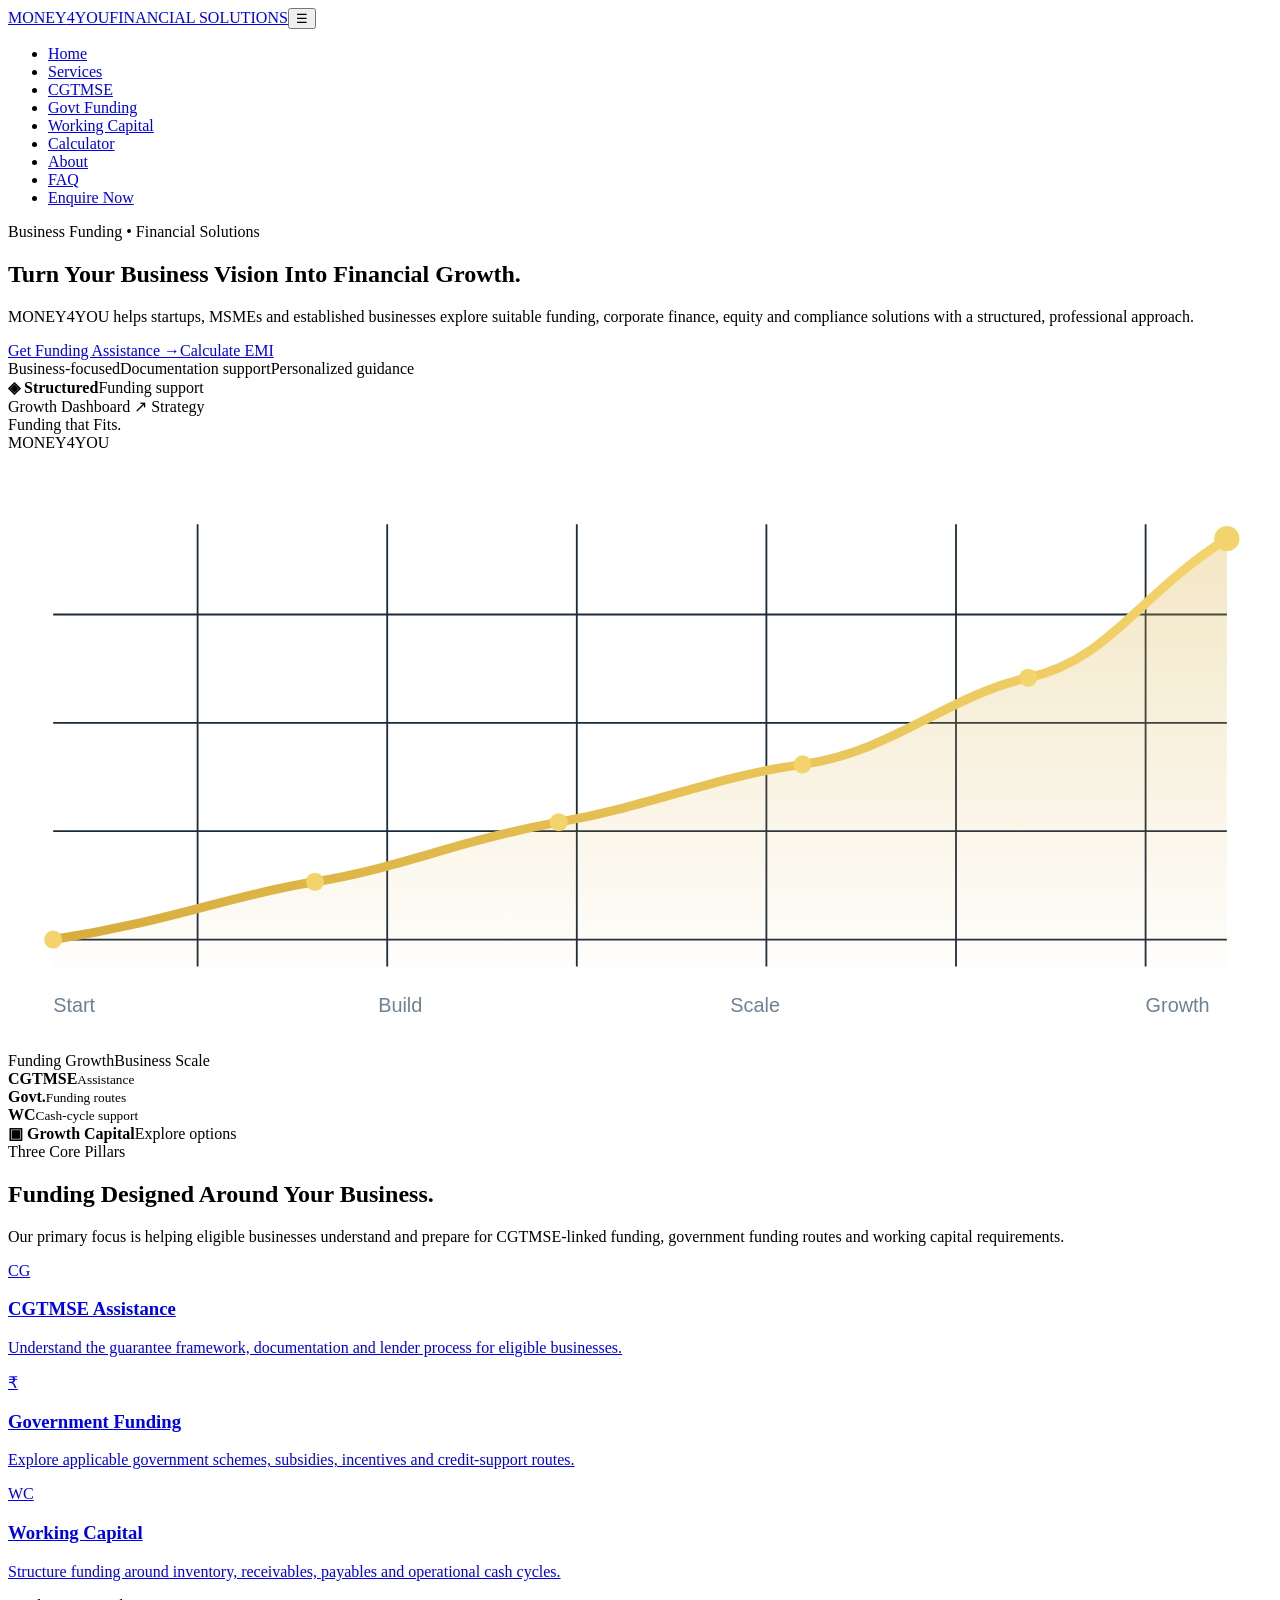
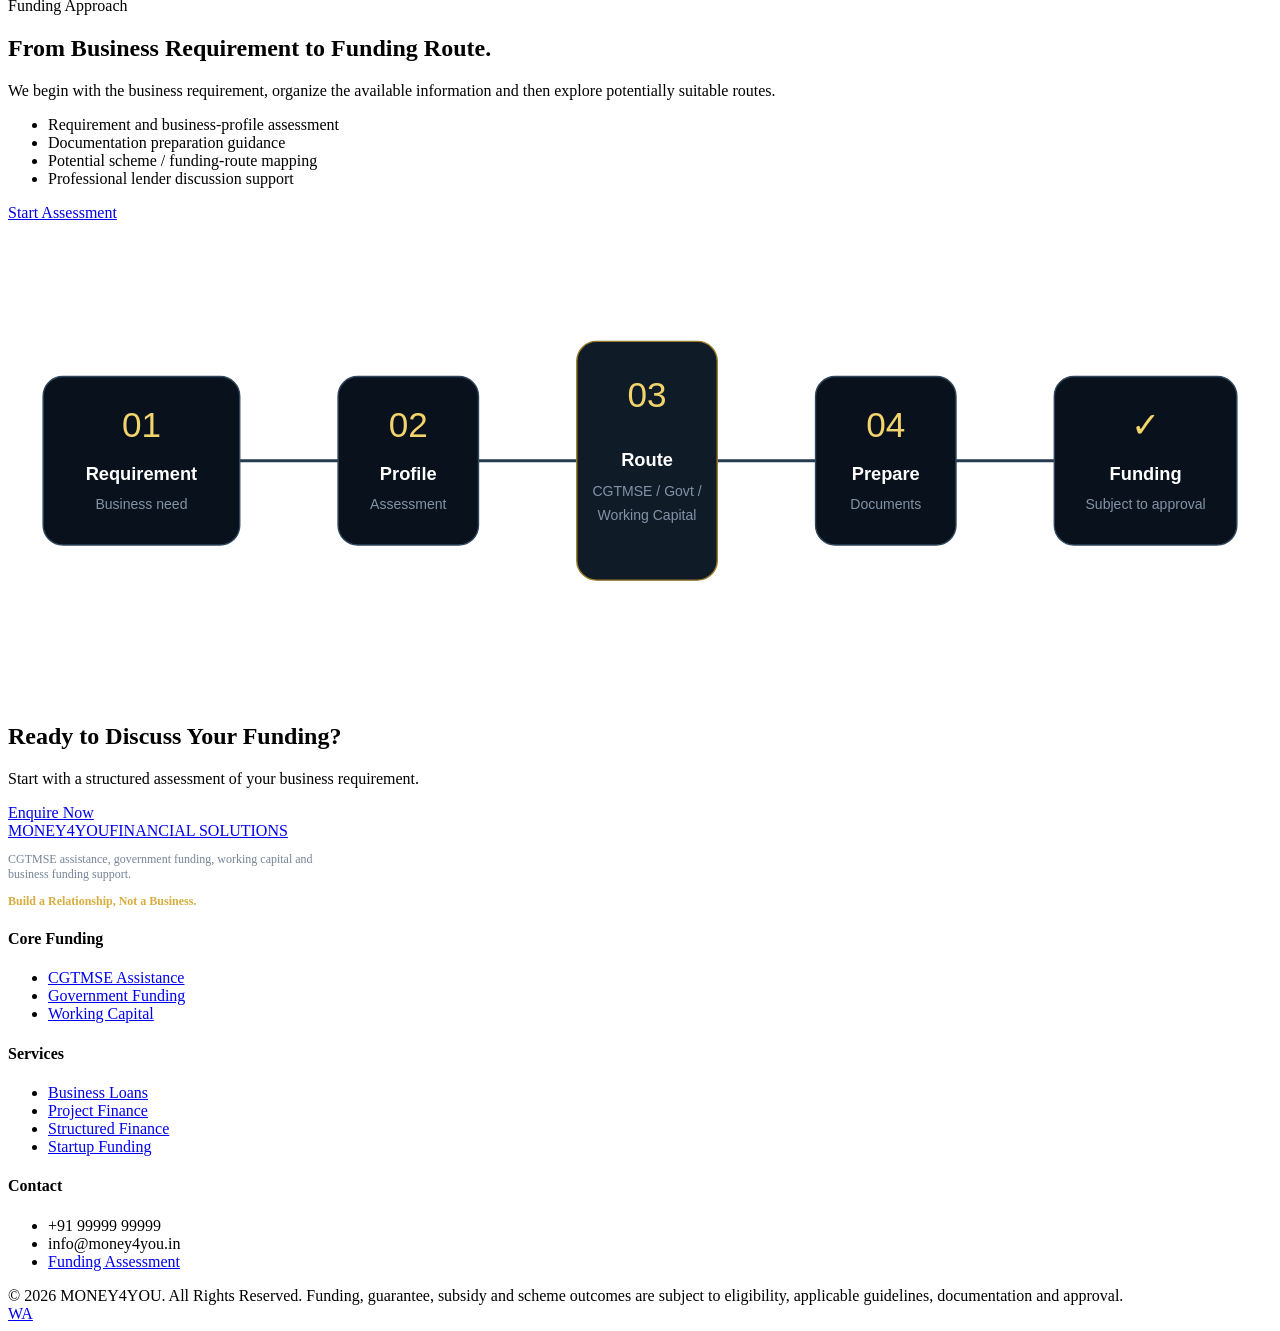
==== commit 6f272cc8: "Add files via upload" ====
--- a/index.html
+++ b/index.html
@@ -1,241 +1,11 @@
-<!DOCTYPE html>
-<html lang="en">
-<head>
-  <meta charset="UTF-8">
-  <meta name="viewport" content="width=device-width, initial-scale=1.0">
-  <meta name="description" content="Money 4You — structured corporate funding, MSME finance, CGTMSE assistance and business funding support.">
-  <title>Money 4You | Strategic Funding. Structured Growth.</title>
-  <link rel="preconnect" href="https://fonts.googleapis.com">
-  <link rel="preconnect" href="https://fonts.gstatic.com" crossorigin>
-  <link href="https://fonts.googleapis.com/css2?family=Inter:wght@400;500;600;700;800&family=Manrope:wght@600;700;800&display=swap" rel="stylesheet">
-  <link rel="stylesheet" href="style.css">
-</head>
-<body>
-  <div class="topbar">Business Funding • MSME Finance • Corporate Advisory <span>Confidential &amp; Professional Assistance</span></div>
-
-  <header class="site-header">
-    <div class="container nav-wrap">
-      <a class="brand" href="#home"><span class="brand-mark">↗</span><span>MONEY <b>4YOU</b></span></a>
-      <button class="menu-btn" aria-label="Open menu" onclick="document.querySelector('.nav').classList.toggle('open')">☰</button>
-      <nav class="nav">
-        <a href="#home">Home</a>
-        <a href="#solutions">Solutions</a>
-        <a href="#process">Process</a>
-        <a href="#calculator">Calculator</a>
-        <a href="#about">About</a>
-        <a href="#faq">FAQ</a>
-        <a class="nav-cta" href="#enquiry">Enquire Now</a>
-      </nav>
-    </div>
-  </header>
-
-  <main id="home">
-    <section class="hero">
-      <div class="hero-glow glow-one"></div>
-      <div class="hero-glow glow-two"></div>
-      <div class="container hero-grid">
-        <div class="hero-copy">
-          <div class="eyebrow"><span></span> CORPORATE FUNDING • FINANCIAL SOLUTIONS</div>
-          <h1>Strategic Funding.<br><em>Structured Growth.</em></h1>
-          <p class="hero-lead">Helping startups, MSMEs and established businesses explore suitable funding routes with a structured, professional approach.</p>
-          <div class="hero-actions">
-            <a class="btn btn-gold" href="#enquiry">Get Funding Assessment <span>→</span></a>
-            <a class="btn btn-ghost" href="#calculator">Calculate Funding Profile</a>
-          </div>
-          <div class="hero-note">Funding suitability depends on business profile, financials, eligibility and lender assessment.</div>
-        </div>
-
-        <div class="dashboard">
-          <div class="dashboard-head">
-            <div><small>GROWTH DASHBOARD</small><b>Strategy</b></div>
-            <div class="dashboard-title">Funding that Fits.</div>
-          </div>
-          <div class="chart-area">
-            <svg viewBox="0 0 640 250" role="img" aria-label="Illustrative funding growth chart">
-              <defs>
-                <linearGradient id="area" x1="0" x2="0" y1="0" y2="1">
-                  <stop offset="0%" stop-opacity=".30"/>
-                  <stop offset="100%" stop-opacity="0"/>
-                </linearGradient>
-              </defs>
-              <g class="grid">
-                <line x1="30" y1="45" x2="610" y2="45"/><line x1="30" y1="105" x2="610" y2="105"/>
-                <line x1="30" y1="165" x2="610" y2="165"/><line x1="30" y1="225" x2="610" y2="225"/>
-              </g>
-              <path class="chart-fill" d="M30 210 C90 200 100 198 150 190 S220 175 260 180 S320 150 360 155 S420 135 455 125 S510 105 535 90 S570 60 610 28 L610 225 L30 225 Z"/>
-              <path class="chart-line" d="M30 210 C90 200 100 198 150 190 S220 175 260 180 S320 150 360 155 S420 135 455 125 S510 105 535 90 S570 60 610 28"/>
-              <circle class="chart-point" cx="610" cy="28" r="8"/>
-            </svg>
-            <div class="chart-label">Illustrative growth / funding journey</div>
-          </div>
-          <div class="dashboard-stats">
-            <div><small>Solutions</small><strong>10+</strong></div>
-            <div><small>Focus</small><strong>MSME</strong></div>
-            <div><small>Guidance</small><strong>1:1</strong></div>
-          </div>
-          <div class="float-card f1"><span>◈</span><div><b>Structured</b><small>Funding support</small></div></div>
-          <div class="float-card f2"><span>◉</span><div><b>Growth Capital</b><small>Explore options</small></div></div>
-        </div>
-      </div>
-    </section>
-
-    <section class="metrics">
-      <div class="container metric-grid">
-        <div><strong>10+</strong><span>Funding Solutions</span></div>
-        <div><strong>6+</strong><span>Business Funding Areas</span></div>
-        <div><strong>15+</strong><span>Potential Funding Routes</span></div>
-        <div><strong>1:1</strong><span>Personalized Guidance</span></div>
-      </div>
-      <p class="metric-note">Figures above describe the website's service coverage and are not claims of approved loans or guaranteed funding.</p>
-    </section>
-
-    <section class="section" id="solutions">
-      <div class="container">
-        <div class="section-head">
-          <div class="eyebrow dark"><span></span> OUR SOLUTIONS</div>
-          <h2>One platform. <em>Multiple financial solutions.</em></h2>
-          <p>Explore funding and financial support across working capital, expansion, projects, corporate finance, investments and compliance.</p>
-        </div>
-        <div class="cards">
-          <article class="service-card"><div class="icon">▣</div><h3>Business Loans</h3><p>Working capital, term loans and eligible unsecured business finance options.</p><a href="#enquiry">Explore →</a></article>
-          <article class="service-card"><div class="icon">◈</div><h3>CGTMSE Assistance</h3><p>Guidance for eligible MSMEs exploring credit guarantee-backed funding routes.</p><a href="#enquiry">Know More →</a></article>
-          <article class="service-card"><div class="icon">▤</div><h3>Corporate Funding</h3><p>Structured funding assistance for larger, complex and growth-oriented requirements.</p><a href="#enquiry">Explore →</a></article>
-          <article class="service-card"><div class="icon">⌁</div><h3>Equity Funding</h3><p>Support in preparing eligible businesses for equity and strategic capital conversations.</p><a href="#enquiry">Explore →</a></article>
-          <article class="service-card"><div class="icon">✦</div><h3>Startup Funding</h3><p>Funding strategy and investor-readiness support for startups and early-stage businesses.</p><a href="#enquiry">Explore →</a></article>
-          <article class="service-card"><div class="icon">⚙</div><h3>Project &amp; Machinery Finance</h3><p>Assistance for qualifying projects, equipment, machinery and capacity expansion.</p><a href="#enquiry">Explore →</a></article>
-          <article class="service-card"><div class="icon">↔</div><h3>Loan Restructuring</h3><p>Explore suitable restructuring and consolidation approaches based on the case.</p><a href="#enquiry">Discuss →</a></article>
-          <article class="service-card"><div class="icon">✓</div><h3>Compliance Support</h3><p>Business support covering GST, income tax, filings and related compliance requirements.</p><a href="#enquiry">Explore →</a></article>
-        </div>
-      </div>
-    </section>
-
-    <section class="dark-section" id="process">
-      <div class="container">
-        <div class="section-head light">
-          <div class="eyebrow"><span></span> HOW WE WORK</div>
-          <h2>From requirement to a <em>clear funding strategy.</em></h2>
-          <p>A structured process designed to make the funding journey easier to understand and prepare for.</p>
-        </div>
-        <div class="process-grid">
-          <div class="process-card"><span>01</span><h3>Assess</h3><p>Understand business model, financial position, requirement and funding purpose.</p></div>
-          <div class="process-card"><span>02</span><h3>Structure</h3><p>Map the requirement to potentially suitable funding routes and lender categories.</p></div>
-          <div class="process-card"><span>03</span><h3>Prepare</h3><p>Organize financial information, documents and a professional funding presentation.</p></div>
-          <div class="process-card"><span>04</span><h3>Facilitate</h3><p>Coordinate the process and support communication through the relevant stages.</p></div>
-        </div>
-      </div>
-    </section>
-
-    <section class="section calculator-section" id="calculator">
-      <div class="container calculator-grid">
-        <div>
-          <div class="eyebrow dark"><span></span> FUNDING PROFILE</div>
-          <h2>Understand your <em>funding requirement.</em></h2>
-          <p>Use this calculator for an indicative profile. It is not a loan approval or eligibility decision.</p>
-          <div class="mini-data">
-            <div><b>Working Capital</b><span>45%</span></div>
-            <div><b>Expansion</b><span>30%</span></div>
-            <div><b>Machinery / Project</b><span>15%</span></div>
-            <div><b>Other</b><span>10%</span></div>
-          </div>
-        </div>
-        <div class="calculator">
-          <label>Funding Required <output id="fundingOut">₹25,00,000</output></label>
-          <input id="funding" type="range" min="500000" max="50000000" step="500000" value="2500000" oninput="updateCalc()">
-          <div class="range-labels"><span>₹5L</span><span>₹5Cr</span></div>
-          <label>Annual Turnover (approx.)</label>
-          <select id="turnover" onchange="updateCalc()">
-            <option value="5000000">₹50 Lakh</option><option value="10000000">₹1 Crore</option>
-            <option value="25000000" selected>₹2.5 Crore</option><option value="50000000">₹5 Crore</option>
-            <option value="100000000">₹10 Crore+</option>
-          </select>
-          <label>Funding Purpose</label>
-          <select id="purpose" onchange="updateCalc()">
-            <option>Working Capital</option><option>Business Expansion</option><option>Machinery / Project</option><option>Debt Consolidation</option><option>Other</option>
-          </select>
-          <div class="result"><small>Indicative profile</small><strong id="profile">Growth / Working Capital</strong><span id="ratio">Requirement is 10% of selected turnover.</span></div>
-          <a class="btn btn-gold full" href="#enquiry">Discuss This Requirement →</a>
-        </div>
-      </div>
-    </section>
-
-    <section class="section trust" id="about">
-      <div class="container trust-grid">
-        <div>
-          <div class="eyebrow dark"><span></span> WHY MONEY 4YOU</div>
-          <h2>Professional support for <em>important financial decisions.</em></h2>
-          <p>Money 4You focuses on structured financial assistance for businesses looking to understand, prepare and explore appropriate funding opportunities.</p>
-        </div>
-        <div class="trust-list">
-          <div><b>01</b><span><strong>Structured Approach</strong><small>Requirement-first assessment and funding mapping.</small></span></div>
-          <div><b>02</b><span><strong>Multiple Routes</strong><small>Explore debt, guarantee-backed, corporate and equity pathways.</small></span></div>
-          <div><b>03</b><span><strong>Documentation Support</strong><small>Professional organization of business and financial information.</small></span></div>
-          <div><b>04</b><span><strong>Personalized Guidance</strong><small>One-to-one support around your specific requirement.</small></span></div>
-        </div>
-      </div>
-    </section>
-
-    <section class="cta-section" id="enquiry">
-      <div class="container cta-grid">
-        <div><div class="eyebrow"><span></span> START A CONVERSATION</div><h2>Tell us what your business needs.</h2><p>Share your requirement and our team can review the basic details and guide you on the next step.</p></div>
-        <form class="enquiry-form" onsubmit="submitForm(event)">
-          <div class="form-grid">
-            <input required placeholder="Full Name" id="name">
-            <input required type="tel" placeholder="Mobile Number" id="mobile">
-            <input placeholder="Business Name" id="business">
-            <select id="req"><option>Business Loan</option><option>CGTMSE Assistance</option><option>Corporate Funding</option><option>Equity Funding</option><option>Project / Machinery Finance</option><option>Other</option></select>
-            <input placeholder="Funding Required (e.g. ₹25 Lakh)" id="amount">
-            <input placeholder="Annual Turnover (approx.)" id="turn">
-            <textarea placeholder="Briefly describe your requirement" id="message"></textarea>
-          </div>
-          <button class="btn btn-gold full" type="submit">Submit Enquiry →</button>
-          <p class="form-note">By submitting, you agree to be contacted regarding your enquiry. Funding is subject to eligibility and lender assessment.</p>
-          <div id="formMsg" class="form-msg"></div>
-        </form>
-      </div>
-    </section>
-
-    <section class="section faq" id="faq">
-      <div class="container narrow">
-        <div class="section-head"><div class="eyebrow dark"><span></span> FAQ</div><h2>Frequently asked <em>questions.</em></h2></div>
-        <details><summary>Do you guarantee loan approval?</summary><p>No. Funding decisions are subject to eligibility, documentation, lender policies and final credit assessment.</p></details>
-        <details><summary>Can you help MSMEs explore CGTMSE-backed funding?</summary><p>We can provide guidance for eligible businesses exploring CGTMSE-related funding routes, subject to applicable rules and lender assessment.</p></details>
-        <details><summary>What information should I keep ready?</summary><p>Basic business details, turnover, banking information, existing obligations, funding purpose and relevant financial documents are useful for an initial assessment.</p></details>
-        <details><summary>Is the calculator an approval tool?</summary><p>No. It is only an indicative planning tool to help you communicate your requirement.</p></details>
-      </div>
-    </section>
-  </main>
-
-  <footer>
-    <div class="container footer-grid">
-      <div><a class="brand" href="#home"><span class="brand-mark">↗</span><span>MONEY <b>4YOU</b></span></a><p>Strategic funding support for businesses.</p></div>
-      <div><h4>Services</h4><a href="#solutions">Business Loans</a><a href="#solutions">CGTMSE</a><a href="#solutions">Corporate Funding</a><a href="#solutions">Equity Funding</a></div>
-      <div><h4>Company</h4><a href="#about">About</a><a href="#process">How We Work</a><a href="#faq">FAQ</a><a href="#enquiry">Contact</a></div>
-    </div>
-    <div class="copyright">© 2026 Money 4You. All rights reserved. • Information on this website is for general guidance and does not constitute a funding guarantee.</div>
-  </footer>
-
-  <a class="whatsapp" href="https://wa.me/" aria-label="WhatsApp">◔</a>
-
-  <script>
-    function money(n){ return "₹" + Number(n).toLocaleString("en-IN"); }
-    function updateCalc(){
-      const f = +document.getElementById("funding").value;
-      const t = +document.getElementById("turnover").value;
-      const purpose = document.getElementById("purpose").value;
-      document.getElementById("fundingOut").textContent = money(f);
-      document.getElementById("profile").textContent =
-        purpose === "Working Capital" ? "Working Capital / Business Finance" :
-        purpose === "Business Expansion" ? "Expansion / Growth Finance" :
-        purpose === "Machinery / Project" ? "Project / Asset Finance" :
-        purpose === "Debt Consolidation" ? "Debt Restructuring / Consolidation" : "Business Funding";
-      document.getElementById("ratio").textContent = "Requirement is " + ((f/t)*100).toFixed(1) + "% of selected turnover.";
-    }
-    function submitForm(e){
-      e.preventDefault();
-      document.getElementById("formMsg").textContent =
-        "Thank you. Your enquiry details are ready to be connected to your preferred email/CRM or WhatsApp workflow.";
-    }
-    updateCalc();
-  </script>
-</body>
-</html>
+<!doctype html><html lang="en"><head><meta charset="utf-8"><meta name="viewport" content="width=device-width,initial-scale=1"><title>MONEY4YOU | Business Funding</title><meta name="description" content="MONEY4YOU — CGTMSE assistance, government funding, working capital and business finance solutions."><link rel="stylesheet" href="css/style.css"></head><body><header class="site-header"><div class="container navbar"><a href="index.html" class="brand">MONEY<span class="four">4YOU</span><span class="brand-sub">FINANCIAL SOLUTIONS</span></a><button class="menu-btn" onclick="toggleMenu()">☰</button><div class="nav-wrap" id="navWrap"><nav><ul class="nav-links"><li><a class="active" href="index.html">Home</a></li><li><a class="" href="services.html">Services</a></li><li><a class="" href="cgtmse.html">CGTMSE</a></li><li><a class="" href="govt-funding.html">Govt Funding</a></li><li><a class="" href="working-capital.html">Working Capital</a></li><li><a class="" href="calculator.html">Calculator</a></li><li><a class="" href="about.html">About</a></li><li><a class="" href="faq.html">FAQ</a></li><li><a class="nav-cta" href="apply.html">Enquire Now</a></li></ul></nav></div></div></header><main><section class="hero"><div class="container hero-inner"><div><div class="eyebrow">Business Funding • Financial Solutions</div><h1>Turn Your Business Vision Into <span class="gold">Financial Growth.</span></h1><p class="hero-copy">MONEY4YOU helps startups, MSMEs and established businesses explore suitable funding, corporate finance, equity and compliance solutions with a structured, professional approach.</p><div class="hero-actions"><a class="btn btn-gold" href="apply.html">Get Funding Assistance →</a><a class="btn btn-outline" href="calculator.html">Calculate EMI</a></div><div class="hero-points"><span>Business-focused</span><span>Documentation support</span><span>Personalized guidance</span></div></div><div class="dashboard"><div class="float-card float-one"><b>◈ Structured</b><span>Funding support</span></div><div class="dashboard-card"><div class="dashboard-top"><div><div class="dashboard-kicker">Growth Dashboard ↗ Strategy</div><div class="dashboard-title">Funding that Fits.</div></div><div class="dashboard-badge">MONEY4YOU</div></div><div class="chart-wrap"><svg class="chart-svg" viewBox="0 0 700 330" xmlns="http://www.w3.org/2000/svg" aria-label="Editable funding growth diagram">
+<defs><linearGradient id="area" x1="0" y1="0" x2="0" y2="1"><stop offset="0" stop-color="#d7ad3d" stop-opacity=".30"/><stop offset="1" stop-color="#d7ad3d" stop-opacity=".02"/></linearGradient><linearGradient id="line" x1="0" x2="1"><stop stop-color="#d7ad3d"/><stop offset="1" stop-color="#f3d36b"/></linearGradient></defs>
+<g stroke="#1c2b3a" stroke-width="1"><path d="M25 270H675M25 210H675M25 150H675M25 90H675"/><path d="M105 40V285M210 40V285M315 40V285M420 40V285M525 40V285M630 40V285"/></g>
+<path d="M25 270 C90 260 125 245 170 238 S250 215 305 205 S390 180 440 173 S520 135 565 125 S625 80 675 48 L675 285 L25 285 Z" fill="url(#area)"/>
+<path d="M25 270 C90 260 125 245 170 238 S250 215 305 205 S390 180 440 173 S520 135 565 125 S625 80 675 48" fill="none" stroke="url(#line)" stroke-width="5" stroke-linecap="round"/>
+<g fill="#f3d36b"><circle cx="25" cy="270" r="5"/><circle cx="170" cy="238" r="5"/><circle cx="305" cy="205" r="5"/><circle cx="440" cy="173" r="5"/><circle cx="565" cy="125" r="5"/><circle cx="675" cy="48" r="7"/></g>
+<g fill="#708196" font-family="Arial" font-size="11"><text x="25" y="310">Start</text><text x="205" y="310">Build</text><text x="400" y="310">Scale</text><text x="630" y="310">Growth</text></g>
+</svg><div class="chart-legend"><span class="legend"><i></i>Funding Growth</span><span class="legend blue"><i></i>Business Scale</span></div></div><div class="metrics"><div class="metric"><strong>CGTMSE</strong><small>Assistance</small></div><div class="metric"><strong>Govt.</strong><small>Funding routes</small></div><div class="metric"><strong>WC</strong><small>Cash-cycle support</small></div></div></div><div class="float-card float-two"><b>▣ Growth Capital</b><span>Explore options</span></div></div></div></section>
+<section><div class="container"><div class="section-head"><div class="eyebrow">Three Core Pillars</div><h2>Funding Designed Around <span class="gold-text">Your Business.</span></h2><p>Our primary focus is helping eligible businesses understand and prepare for CGTMSE-linked funding, government funding routes and working capital requirements.</p></div><div class="cards"><a class="card" href="cgtmse.html"><div class="icon">CG</div><h3>CGTMSE Assistance</h3><p>Understand the guarantee framework, documentation and lender process for eligible businesses.</p></a><a class="card" href="govt-funding.html"><div class="icon">₹</div><h3>Government Funding</h3><p>Explore applicable government schemes, subsidies, incentives and credit-support routes.</p></a><a class="card" href="working-capital.html"><div class="icon">WC</div><h3>Working Capital</h3><p>Structure funding around inventory, receivables, payables and operational cash cycles.</p></a></div></div></section>
+<section class="section-dark"><div class="container two-col"><div class="copy"><div class="eyebrow">Funding Approach</div><h2>From Business Requirement to <span class="gold-text">Funding Route.</span></h2><p>We begin with the business requirement, organize the available information and then explore potentially suitable routes.</p><ul class="checks"><li>Requirement and business-profile assessment</li><li>Documentation preparation guidance</li><li>Potential scheme / funding-route mapping</li><li>Professional lender discussion support</li></ul><a class="btn btn-gold" href="apply.html">Start Assessment</a></div><div class="diagram"><svg viewBox="0 0 900 340" xmlns="http://www.w3.org/2000/svg"><defs><linearGradient id="g1"><stop stop-color="#d7ad3d"/><stop offset="1" stop-color="#f3d36b"/></linearGradient></defs><g fill="none" stroke="#26394d" stroke-width="2"><path d="M165 170H235M335 170H405M505 170H575M675 170H745"/></g><g font-family="Arial" text-anchor="middle"><g><rect x="25" y="110" width="140" height="120" rx="14" fill="#09121c" stroke="#30465d"/><text x="95" y="153" fill="#f3d36b" font-size="25">01</text><text x="95" y="184" fill="#fff" font-size="13" font-weight="700">Requirement</text><text x="95" y="204" fill="#8393a6" font-size="10">Business need</text></g><g><rect x="235" y="110" width="100" height="120" rx="14" fill="#09121c" stroke="#30465d"/><text x="285" y="153" fill="#f3d36b" font-size="25">02</text><text x="285" y="184" fill="#fff" font-size="13" font-weight="700">Profile</text><text x="285" y="204" fill="#8393a6" font-size="10">Assessment</text></g><g><rect x="405" y="85" width="100" height="170" rx="14" fill="#101b28" stroke="#9a7a28"/><text x="455" y="132" fill="#f3d36b" font-size="25">03</text><text x="455" y="174" fill="#fff" font-size="13" font-weight="700">Route</text><text x="455" y="195" fill="#8393a6" font-size="10">CGTMSE / Govt /</text><text x="455" y="212" fill="#8393a6" font-size="10">Working Capital</text></g><g><rect x="575" y="110" width="100" height="120" rx="14" fill="#09121c" stroke="#30465d"/><text x="625" y="153" fill="#f3d36b" font-size="25">04</text><text x="625" y="184" fill="#fff" font-size="13" font-weight="700">Prepare</text><text x="625" y="204" fill="#8393a6" font-size="10">Documents</text></g><g><rect x="745" y="110" width="130" height="120" rx="14" fill="#09121c" stroke="#30465d"/><text x="810" y="153" fill="#f3d36b" font-size="25">✓</text><text x="810" y="184" fill="#fff" font-size="13" font-weight="700">Funding</text><text x="810" y="204" fill="#8393a6" font-size="10">Subject to approval</text></g></g></svg></div></div></section>
+<section class="cta"><div class="container"><h2>Ready to Discuss Your Funding?</h2><p>Start with a structured assessment of your business requirement.</p><a class="btn btn-gold" href="apply.html">Enquire Now</a></div></section></main><footer><div class="container"><div class="footer-grid"><div><a class="brand" href="index.html">MONEY<span class="four">4YOU</span><span class="brand-sub">FINANCIAL SOLUTIONS</span></a><p style="color:#758497;font-size:12px;max-width:330px">CGTMSE assistance, government funding, working capital and business funding support.</p><p style="color:#d7ad3d;font-size:12px;font-weight:800">Build a Relationship, Not a Business.</p></div><div><h4>Core Funding</h4><ul><li><a href="cgtmse.html">CGTMSE Assistance</a></li><li><a href="govt-funding.html">Government Funding</a></li><li><a href="working-capital.html">Working Capital</a></li></ul></div><div><h4>Services</h4><ul><li><a href="services.html">Business Loans</a></li><li><a href="services.html">Project Finance</a></li><li><a href="services.html">Structured Finance</a></li><li><a href="services.html">Startup Funding</a></li></ul></div><div><h4>Contact</h4><ul><li>+91 99999 99999</li><li>info@money4you.in</li><li><a href="apply.html">Funding Assessment</a></li></ul></div></div><div class="footer-bottom">© 2026 MONEY4YOU. All Rights Reserved. Funding, guarantee, subsidy and scheme outcomes are subject to eligibility, applicable guidelines, documentation and approval.</div></div></footer><a class="whatsapp" href="https://wa.me/919999999999" target="_blank">WA</a><script src="js/main.js"></script></body></html>
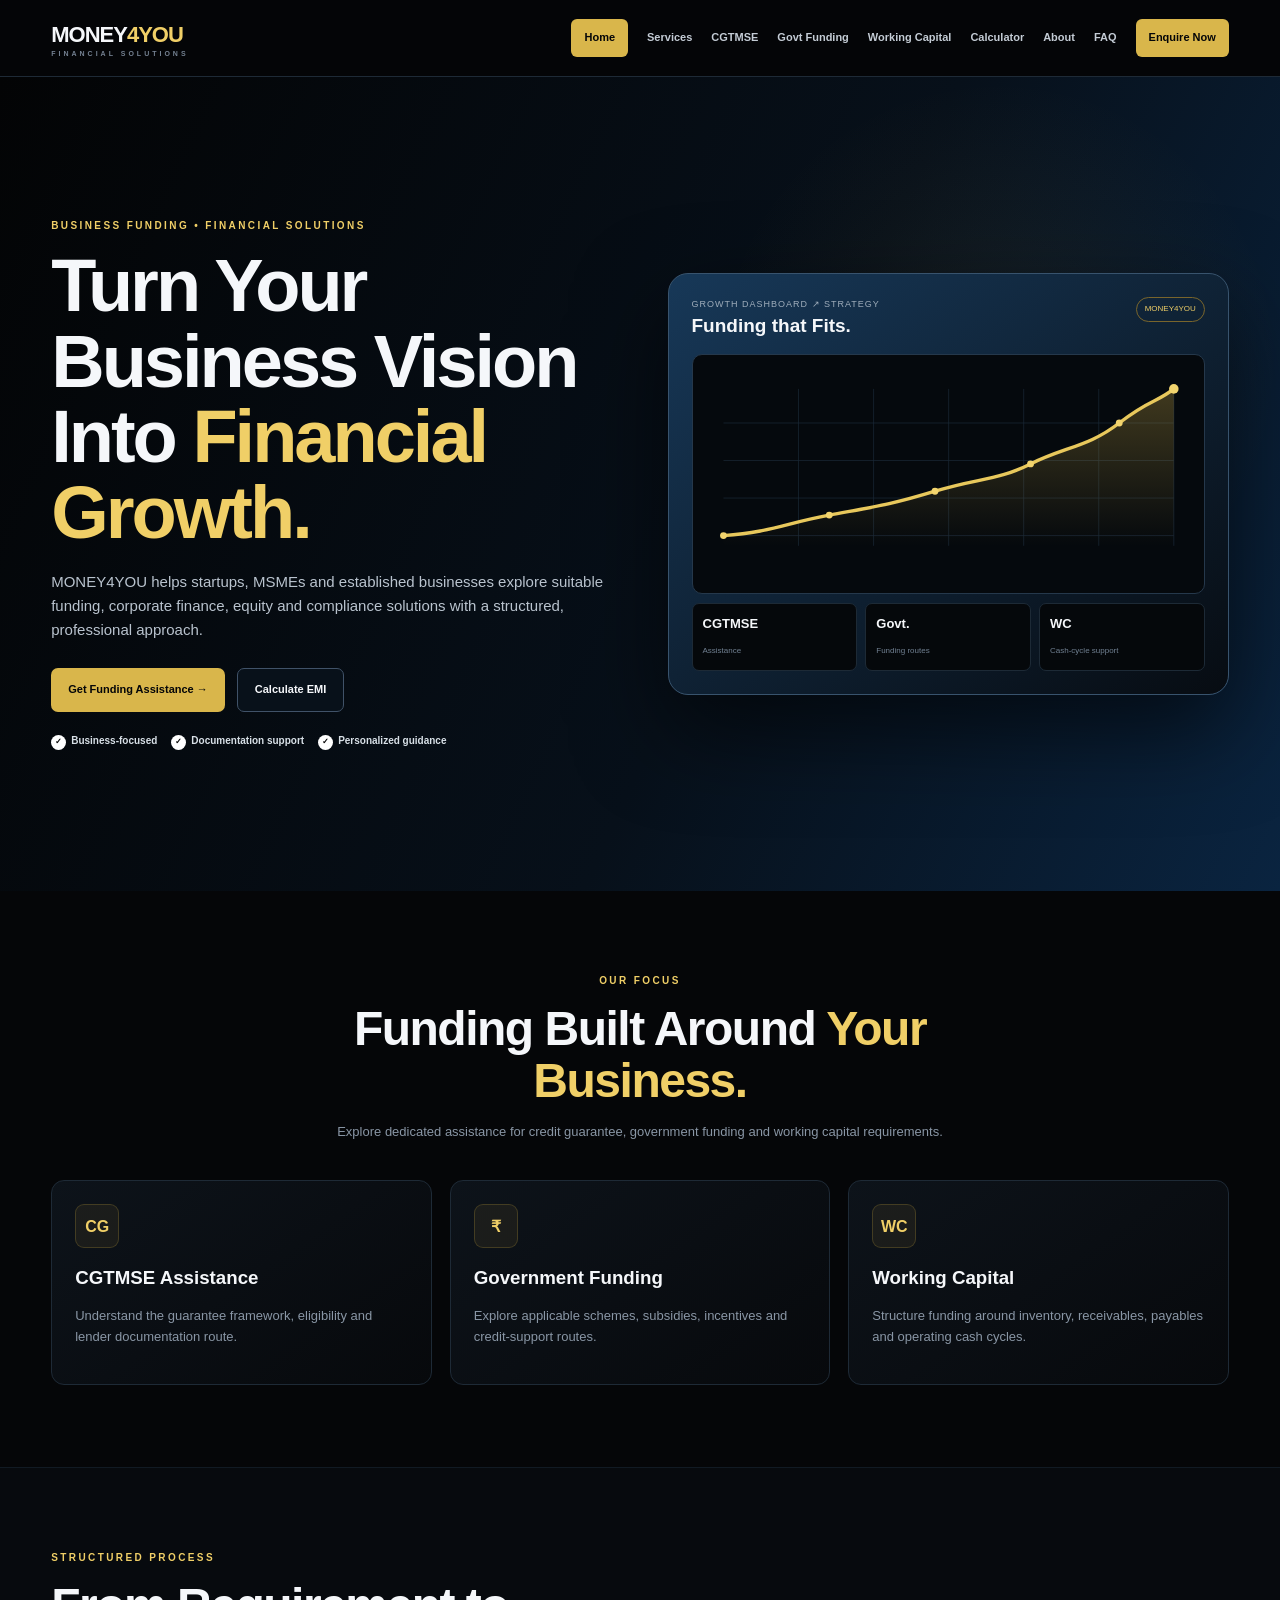
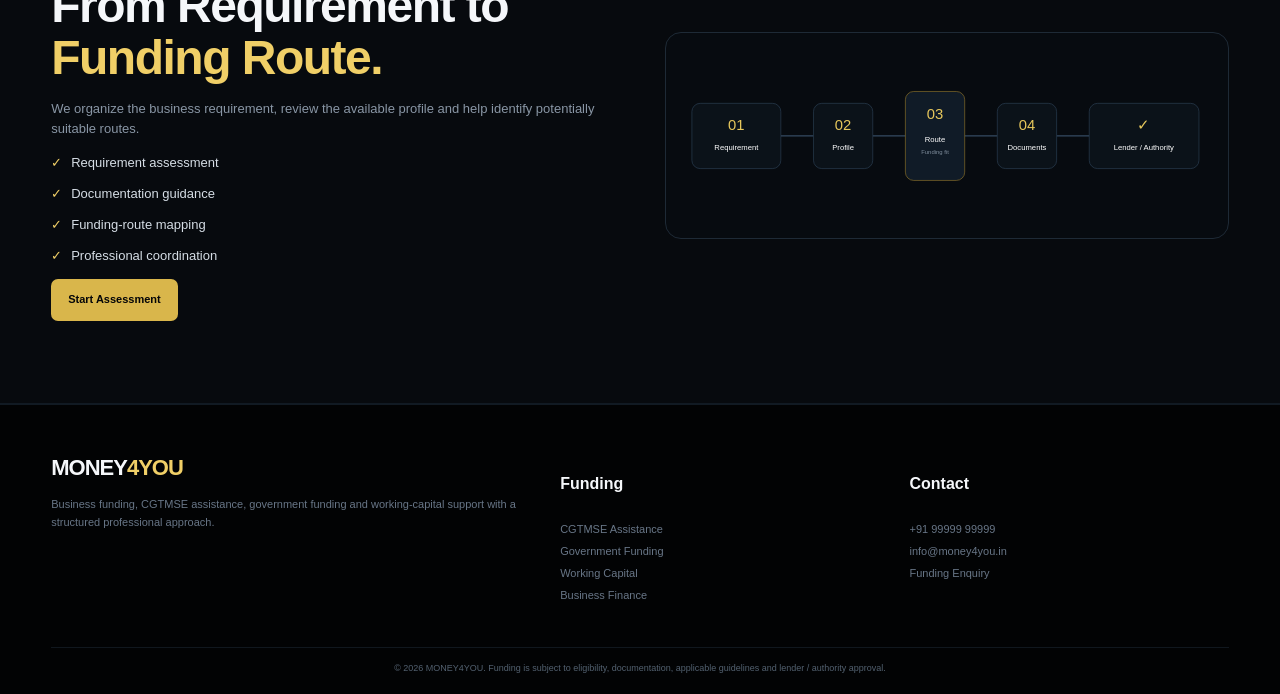
==== commit 727d7075: "Add files via upload" ====
--- a/index.html
+++ b/index.html
@@ -1,11 +1,12 @@
-<!doctype html><html lang="en"><head><meta charset="utf-8"><meta name="viewport" content="width=device-width,initial-scale=1"><title>MONEY4YOU | Business Funding</title><meta name="description" content="MONEY4YOU — CGTMSE assistance, government funding, working capital and business finance solutions."><link rel="stylesheet" href="css/style.css"></head><body><header class="site-header"><div class="container navbar"><a href="index.html" class="brand">MONEY<span class="four">4YOU</span><span class="brand-sub">FINANCIAL SOLUTIONS</span></a><button class="menu-btn" onclick="toggleMenu()">☰</button><div class="nav-wrap" id="navWrap"><nav><ul class="nav-links"><li><a class="active" href="index.html">Home</a></li><li><a class="" href="services.html">Services</a></li><li><a class="" href="cgtmse.html">CGTMSE</a></li><li><a class="" href="govt-funding.html">Govt Funding</a></li><li><a class="" href="working-capital.html">Working Capital</a></li><li><a class="" href="calculator.html">Calculator</a></li><li><a class="" href="about.html">About</a></li><li><a class="" href="faq.html">FAQ</a></li><li><a class="nav-cta" href="apply.html">Enquire Now</a></li></ul></nav></div></div></header><main><section class="hero"><div class="container hero-inner"><div><div class="eyebrow">Business Funding • Financial Solutions</div><h1>Turn Your Business Vision Into <span class="gold">Financial Growth.</span></h1><p class="hero-copy">MONEY4YOU helps startups, MSMEs and established businesses explore suitable funding, corporate finance, equity and compliance solutions with a structured, professional approach.</p><div class="hero-actions"><a class="btn btn-gold" href="apply.html">Get Funding Assistance →</a><a class="btn btn-outline" href="calculator.html">Calculate EMI</a></div><div class="hero-points"><span>Business-focused</span><span>Documentation support</span><span>Personalized guidance</span></div></div><div class="dashboard"><div class="float-card float-one"><b>◈ Structured</b><span>Funding support</span></div><div class="dashboard-card"><div class="dashboard-top"><div><div class="dashboard-kicker">Growth Dashboard ↗ Strategy</div><div class="dashboard-title">Funding that Fits.</div></div><div class="dashboard-badge">MONEY4YOU</div></div><div class="chart-wrap"><svg class="chart-svg" viewBox="0 0 700 330" xmlns="http://www.w3.org/2000/svg" aria-label="Editable funding growth diagram">
-<defs><linearGradient id="area" x1="0" y1="0" x2="0" y2="1"><stop offset="0" stop-color="#d7ad3d" stop-opacity=".30"/><stop offset="1" stop-color="#d7ad3d" stop-opacity=".02"/></linearGradient><linearGradient id="line" x1="0" x2="1"><stop stop-color="#d7ad3d"/><stop offset="1" stop-color="#f3d36b"/></linearGradient></defs>
-<g stroke="#1c2b3a" stroke-width="1"><path d="M25 270H675M25 210H675M25 150H675M25 90H675"/><path d="M105 40V285M210 40V285M315 40V285M420 40V285M525 40V285M630 40V285"/></g>
-<path d="M25 270 C90 260 125 245 170 238 S250 215 305 205 S390 180 440 173 S520 135 565 125 S625 80 675 48 L675 285 L25 285 Z" fill="url(#area)"/>
-<path d="M25 270 C90 260 125 245 170 238 S250 215 305 205 S390 180 440 173 S520 135 565 125 S625 80 675 48" fill="none" stroke="url(#line)" stroke-width="5" stroke-linecap="round"/>
-<g fill="#f3d36b"><circle cx="25" cy="270" r="5"/><circle cx="170" cy="238" r="5"/><circle cx="305" cy="205" r="5"/><circle cx="440" cy="173" r="5"/><circle cx="565" cy="125" r="5"/><circle cx="675" cy="48" r="7"/></g>
-<g fill="#708196" font-family="Arial" font-size="11"><text x="25" y="310">Start</text><text x="205" y="310">Build</text><text x="400" y="310">Scale</text><text x="630" y="310">Growth</text></g>
-</svg><div class="chart-legend"><span class="legend"><i></i>Funding Growth</span><span class="legend blue"><i></i>Business Scale</span></div></div><div class="metrics"><div class="metric"><strong>CGTMSE</strong><small>Assistance</small></div><div class="metric"><strong>Govt.</strong><small>Funding routes</small></div><div class="metric"><strong>WC</strong><small>Cash-cycle support</small></div></div></div><div class="float-card float-two"><b>▣ Growth Capital</b><span>Explore options</span></div></div></div></section>
-<section><div class="container"><div class="section-head"><div class="eyebrow">Three Core Pillars</div><h2>Funding Designed Around <span class="gold-text">Your Business.</span></h2><p>Our primary focus is helping eligible businesses understand and prepare for CGTMSE-linked funding, government funding routes and working capital requirements.</p></div><div class="cards"><a class="card" href="cgtmse.html"><div class="icon">CG</div><h3>CGTMSE Assistance</h3><p>Understand the guarantee framework, documentation and lender process for eligible businesses.</p></a><a class="card" href="govt-funding.html"><div class="icon">₹</div><h3>Government Funding</h3><p>Explore applicable government schemes, subsidies, incentives and credit-support routes.</p></a><a class="card" href="working-capital.html"><div class="icon">WC</div><h3>Working Capital</h3><p>Structure funding around inventory, receivables, payables and operational cash cycles.</p></a></div></div></section>
-<section class="section-dark"><div class="container two-col"><div class="copy"><div class="eyebrow">Funding Approach</div><h2>From Business Requirement to <span class="gold-text">Funding Route.</span></h2><p>We begin with the business requirement, organize the available information and then explore potentially suitable routes.</p><ul class="checks"><li>Requirement and business-profile assessment</li><li>Documentation preparation guidance</li><li>Potential scheme / funding-route mapping</li><li>Professional lender discussion support</li></ul><a class="btn btn-gold" href="apply.html">Start Assessment</a></div><div class="diagram"><svg viewBox="0 0 900 340" xmlns="http://www.w3.org/2000/svg"><defs><linearGradient id="g1"><stop stop-color="#d7ad3d"/><stop offset="1" stop-color="#f3d36b"/></linearGradient></defs><g fill="none" stroke="#26394d" stroke-width="2"><path d="M165 170H235M335 170H405M505 170H575M675 170H745"/></g><g font-family="Arial" text-anchor="middle"><g><rect x="25" y="110" width="140" height="120" rx="14" fill="#09121c" stroke="#30465d"/><text x="95" y="153" fill="#f3d36b" font-size="25">01</text><text x="95" y="184" fill="#fff" font-size="13" font-weight="700">Requirement</text><text x="95" y="204" fill="#8393a6" font-size="10">Business need</text></g><g><rect x="235" y="110" width="100" height="120" rx="14" fill="#09121c" stroke="#30465d"/><text x="285" y="153" fill="#f3d36b" font-size="25">02</text><text x="285" y="184" fill="#fff" font-size="13" font-weight="700">Profile</text><text x="285" y="204" fill="#8393a6" font-size="10">Assessment</text></g><g><rect x="405" y="85" width="100" height="170" rx="14" fill="#101b28" stroke="#9a7a28"/><text x="455" y="132" fill="#f3d36b" font-size="25">03</text><text x="455" y="174" fill="#fff" font-size="13" font-weight="700">Route</text><text x="455" y="195" fill="#8393a6" font-size="10">CGTMSE / Govt /</text><text x="455" y="212" fill="#8393a6" font-size="10">Working Capital</text></g><g><rect x="575" y="110" width="100" height="120" rx="14" fill="#09121c" stroke="#30465d"/><text x="625" y="153" fill="#f3d36b" font-size="25">04</text><text x="625" y="184" fill="#fff" font-size="13" font-weight="700">Prepare</text><text x="625" y="204" fill="#8393a6" font-size="10">Documents</text></g><g><rect x="745" y="110" width="130" height="120" rx="14" fill="#09121c" stroke="#30465d"/><text x="810" y="153" fill="#f3d36b" font-size="25">✓</text><text x="810" y="184" fill="#fff" font-size="13" font-weight="700">Funding</text><text x="810" y="204" fill="#8393a6" font-size="10">Subject to approval</text></g></g></svg></div></div></section>
-<section class="cta"><div class="container"><h2>Ready to Discuss Your Funding?</h2><p>Start with a structured assessment of your business requirement.</p><a class="btn btn-gold" href="apply.html">Enquire Now</a></div></section></main><footer><div class="container"><div class="footer-grid"><div><a class="brand" href="index.html">MONEY<span class="four">4YOU</span><span class="brand-sub">FINANCIAL SOLUTIONS</span></a><p style="color:#758497;font-size:12px;max-width:330px">CGTMSE assistance, government funding, working capital and business funding support.</p><p style="color:#d7ad3d;font-size:12px;font-weight:800">Build a Relationship, Not a Business.</p></div><div><h4>Core Funding</h4><ul><li><a href="cgtmse.html">CGTMSE Assistance</a></li><li><a href="govt-funding.html">Government Funding</a></li><li><a href="working-capital.html">Working Capital</a></li></ul></div><div><h4>Services</h4><ul><li><a href="services.html">Business Loans</a></li><li><a href="services.html">Project Finance</a></li><li><a href="services.html">Structured Finance</a></li><li><a href="services.html">Startup Funding</a></li></ul></div><div><h4>Contact</h4><ul><li>+91 99999 99999</li><li>info@money4you.in</li><li><a href="apply.html">Funding Assessment</a></li></ul></div></div><div class="footer-bottom">© 2026 MONEY4YOU. All Rights Reserved. Funding, guarantee, subsidy and scheme outcomes are subject to eligibility, applicable guidelines, documentation and approval.</div></div></footer><a class="whatsapp" href="https://wa.me/919999999999" target="_blank">WA</a><script src="js/main.js"></script></body></html>+<!doctype html><html lang="en"><head><meta charset="UTF-8"><meta name="viewport" content="width=device-width,initial-scale=1.0"><meta name="description" content="MONEY4YOU business funding, CGTMSE, government funding and working capital assistance."><title>MONEY4YOU | Business Funding & Financial Solutions</title><link rel="stylesheet" href="style.css"></head><body><header class="header"><div class="container navwrap"><a class="logo" href="index.html">MONEY<span>4YOU</span><small class="tag">FINANCIAL SOLUTIONS</small></a><button class="menu" onclick="document.querySelector('.nav').classList.toggle('open')">☰</button><nav class="nav">
+<a class="active" href="index.html">Home</a>
+<a class="" href="services.html">Services</a>
+<a class="" href="cgtmse.html">CGTMSE</a>
+<a class="" href="govt-funding.html">Govt Funding</a>
+<a class="" href="working-capital.html">Working Capital</a>
+<a class="" href="calculator.html">Calculator</a>
+<a class="" href="about.html">About</a>
+<a class="" href="faq.html">FAQ</a>
+<a class="cta" href="apply.html">Enquire Now</a></nav></div></header><main><section class="hero"><div class="container hero-grid"><div><div class="eyebrow">Business Funding • Financial Solutions</div><h1>Turn Your Business Vision Into <span class="gold">Financial Growth.</span></h1><p class="lead">MONEY4YOU helps startups, MSMEs and established businesses explore suitable funding, corporate finance, equity and compliance solutions with a structured, professional approach.</p><div class="buttons"><a class="btn btn-gold" href="apply.html">Get Funding Assistance →</a><a class="btn btn-outline" href="calculator.html">Calculate EMI</a></div><div class="checks"><span>Business-focused</span><span>Documentation support</span><span>Personalized guidance</span></div></div><div class="dashboard"><div class="dashhead"><div><div class="dashsmall">Growth Dashboard ↗ Strategy</div><div class="dashtitle">Funding that Fits.</div></div><div class="pill">MONEY4YOU</div></div><div class="chart"><svg viewBox="0 0 720 320" xmlns="http://www.w3.org/2000/svg"><defs><linearGradient id="g" x1="0" y1="0" x2="0" y2="1"><stop stop-color="#d9b64b" stop-opacity=".28"/><stop offset="1" stop-color="#d9b64b" stop-opacity="0"/></linearGradient></defs><g stroke="#1b2a38"><path d="M30 250H690M30 195H690M30 140H690M30 85H690"/><path d="M140 35V265M250 35V265M360 35V265M470 35V265M580 35V265M690 35V265"/></g><path d="M30 250C100 245 120 232 185 220S275 205 340 185S430 170 480 145S565 120 610 85S665 55 690 35L690 265H30Z" fill="url(#g)"/><path d="M30 250C100 245 120 232 185 220S275 205 340 185S430 170 480 145S565 120 610 85S665 55 690 35" fill="none" stroke="#e8c85c" stroke-width="5"/><g fill="#f2d46e"><circle cx="30" cy="250" r="5"/><circle cx="185" cy="220" r="5"/><circle cx="340" cy="185" r="5"/><circle cx="480" cy="145" r="5"/><circle cx="610" cy="85" r="5"/><circle cx="690" cy="35" r="7"/></g></svg></div><div class="dashstats"><div class="mini"><b>CGTMSE</b><small>Assistance</small></div><div class="mini"><b>Govt.</b><small>Funding routes</small></div><div class="mini"><b>WC</b><small>Cash-cycle support</small></div></div></div></div></section>
+<section><div class="container"><div class="sectionhead"><div class="eyebrow">Our Focus</div><h2>Funding Built Around <span class="gold">Your Business.</span></h2><p>Explore dedicated assistance for credit guarantee, government funding and working capital requirements.</p></div><div class="grid3"><a class="card" href="cgtmse.html"><div class="icon">CG</div><h3>CGTMSE Assistance</h3><p>Understand the guarantee framework, eligibility and lender documentation route.</p></a><a class="card" href="govt-funding.html"><div class="icon">₹</div><h3>Government Funding</h3><p>Explore applicable schemes, subsidies, incentives and credit-support routes.</p></a><a class="card" href="working-capital.html"><div class="icon">WC</div><h3>Working Capital</h3><p>Structure funding around inventory, receivables, payables and operating cash cycles.</p></a></div></div></section>
+<section class="dark"><div class="container split"><div class="copy"><div class="eyebrow">Structured Process</div><h2>From Requirement to <span class="gold">Funding Route.</span></h2><p>We organize the business requirement, review the available profile and help identify potentially suitable routes.</p><ul class="list"><li>Requirement assessment</li><li>Documentation guidance</li><li>Funding-route mapping</li><li>Professional coordination</li></ul><a class="btn btn-gold" href="apply.html">Start Assessment</a></div><div class="diagram"><svg viewBox="0 0 900 300" xmlns="http://www.w3.org/2000/svg"><g fill="none" stroke="#344a61" stroke-width="2"><path d="M170 150H225M325 150H380M480 150H535M635 150H690"/></g><g font-family="Arial" text-anchor="middle"><g><rect x="20" y="95" width="150" height="110" rx="14" fill="#0b1219" stroke="#30465c"/><text x="95" y="140" fill="#e8c85c" font-size="25">01</text><text x="95" y="174" fill="#fff" font-size="13">Requirement</text></g><g><rect x="225" y="95" width="100" height="110" rx="14" fill="#0b1219" stroke="#30465c"/><text x="275" y="140" fill="#e8c85c" font-size="25">02</text><text x="275" y="174" fill="#fff" font-size="13">Profile</text></g><g><rect x="380" y="75" width="100" height="150" rx="14" fill="#101b27" stroke="#9b7c2c"/><text x="430" y="122" fill="#e8c85c" font-size="25">03</text><text x="430" y="160" fill="#fff" font-size="13">Route</text><text x="430" y="181" fill="#7f8d9c" font-size="10">Funding fit</text></g><g><rect x="535" y="95" width="100" height="110" rx="14" fill="#0b1219" stroke="#30465c"/><text x="585" y="140" fill="#e8c85c" font-size="25">04</text><text x="585" y="174" fill="#fff" font-size="13">Documents</text></g><g><rect x="690" y="95" width="185" height="110" rx="14" fill="#0b1219" stroke="#30465c"/><text x="782" y="140" fill="#e8c85c" font-size="25">✓</text><text x="782" y="174" fill="#fff" font-size="13">Lender / Authority</text></g></g></svg></div></div></section></main><footer><div class="container"><div class="footergrid"><div><div class="logo">MONEY<span>4YOU</span></div><p>Business funding, CGTMSE assistance, government funding and working-capital support with a structured professional approach.</p></div><div><h4>Funding</h4><ul><li><a href="cgtmse.html">CGTMSE Assistance</a></li><li><a href="govt-funding.html">Government Funding</a></li><li><a href="working-capital.html">Working Capital</a></li><li><a href="services.html">Business Finance</a></li></ul></div><div><h4>Contact</h4><ul><li>+91 99999 99999</li><li>info@money4you.in</li><li><a href="apply.html">Funding Enquiry</a></li></ul></div></div><div class="copyright">© 2026 MONEY4YOU. Funding is subject to eligibility, documentation, applicable guidelines and lender / authority approval.</div></div></footer><script src="main.js"></script></body></html>
--- a/style.css
+++ b/style.css
@@ -0,0 +1,13 @@
+
+:root{--bg:#050608;--panel:#0b0f14;--panel2:#0e141b;--gold:#d9b64b;--gold2:#f0cf67;--text:#f5f7fa;--muted:#8996a5;--line:#1e2a36;--blue:#10263e}
+*{box-sizing:border-box}html{scroll-behavior:smooth}body{margin:0;background:var(--bg);color:var(--text);font-family:Inter,Arial,Helvetica,sans-serif;line-height:1.6}a{color:inherit;text-decoration:none}.container{width:min(1180px,92%);margin:auto}
+.header{position:sticky;top:0;z-index:100;background:rgba(5,6,8,.96);backdrop-filter:blur(12px);border-bottom:1px solid var(--line)}.navwrap{height:76px;display:flex;align-items:center;justify-content:space-between}.logo{font-size:22px;font-weight:900;letter-spacing:-1px}.logo span,.gold{color:var(--gold2)}.tag{display:block;color:#758292;font-size:7px;letter-spacing:3px;text-align:right;margin-top:-4px}.nav{display:flex;align-items:center;gap:19px}.nav a{font-size:11px;color:#c4ccd5;font-weight:700}.nav a:hover{color:var(--gold2)}.nav .active,.nav .cta{color:#050608;background:var(--gold);padding:10px 13px;border-radius:6px}.menu{display:none;background:#0c131b;color:#fff;border:1px solid #304153;border-radius:6px;padding:8px 11px}
+.hero{min-height:650px;background:radial-gradient(circle at 78% 35%,#d9b64b13,transparent 25%),linear-gradient(115deg,#030405,#07101a 58%,#0a2440)}.hero-grid{min-height:650px;display:grid;grid-template-columns:1fr 1fr;align-items:center;gap:55px}.eyebrow{font-size:10px;color:var(--gold2);letter-spacing:2.4px;text-transform:uppercase;font-weight:900;margin-bottom:14px}h1{font-size:clamp(45px,6vw,74px);line-height:1.02;letter-spacing:-3px;margin:0 0 20px}h2{font-size:clamp(32px,4vw,48px);line-height:1.08;letter-spacing:-1.5px;margin:0 0 15px}h3{margin:0 0 8px}.lead{color:#b9c3ce;max-width:690px;font-size:15px}.buttons{display:flex;gap:12px;flex-wrap:wrap;margin-top:26px}.btn{display:inline-flex;align-items:center;justify-content:center;padding:12px 17px;border-radius:7px;font-size:11px;font-weight:900}.btn-gold{background:var(--gold);color:#050608}.btn-outline{border:1px solid #405268;background:#08111a}.checks{display:flex;gap:14px;flex-wrap:wrap;margin-top:21px;color:#d8e0e7;font-size:10px;font-weight:700}.checks span:before{content:"✓";display:inline-grid;place-items:center;width:15px;height:15px;background:#fff;color:#000;border-radius:50%;margin-right:5px;font-size:8px}
+.dashboard{border:1px solid #38536d;background:linear-gradient(145deg,#173858,#070c12);border-radius:20px;padding:23px;box-shadow:0 35px 90px #0009}.dashhead{display:flex;justify-content:space-between;gap:20px;margin-bottom:12px}.dashsmall{font-size:9px;color:#9eacba;letter-spacing:1px;text-transform:uppercase}.dashtitle{font-size:19px;font-weight:900}.pill{font-size:8px;color:var(--gold2);border:1px solid #79652c;border-radius:30px;padding:5px 8px;height:max-content}.chart{border:1px solid #25384b;background:#05090d;border-radius:10px;padding:10px}.chart svg{width:100%;display:block}.dashstats{display:grid;grid-template-columns:repeat(3,1fr);gap:8px;margin-top:9px}.mini{background:#05080b;border:1px solid #1d2a36;border-radius:7px;padding:10px}.mini b{display:block;font-size:13px}.mini small{font-size:8px;color:#718092}
+section{padding:82px 0}.dark{background:#070a0e;border-top:1px solid #111a23;border-bottom:1px solid #111a23}.sectionhead{text-align:center;max-width:740px;margin:0 auto 38px}.sectionhead p,.card p,.copy p{color:var(--muted);font-size:13px}.grid3{display:grid;grid-template-columns:repeat(3,1fr);gap:18px}.grid4{display:grid;grid-template-columns:repeat(4,1fr);gap:16px}.card{background:linear-gradient(145deg,#0d131a,#07090c);border:1px solid var(--line);border-radius:13px;padding:23px}.card:hover{border-color:#816c30;transform:translateY(-2px);transition:.2s}.icon{width:44px;height:44px;display:grid;place-items:center;border-radius:9px;color:var(--gold2);background:#d9b64b12;border:1px solid #806b2e66;font-weight:900;margin-bottom:15px}.split{display:grid;grid-template-columns:1fr 1fr;gap:50px;align-items:center}.diagram{background:#070b10;border:1px solid var(--line);border-radius:16px;padding:14px}.diagram svg{width:100%;display:block}.list{padding:0;list-style:none;color:#d5dde5;font-size:13px}.list li{margin:10px 0}.list li:before{content:"✓";color:var(--gold2);margin-right:9px}
+.breadcrumb{padding:42px 0 10px;background:#070b10;border-bottom:1px solid #111a22}.breadcrumb h1{font-size:48px;letter-spacing:-2px}.breadcrumb p{color:var(--muted);max-width:720px}.feature{display:grid;grid-template-columns:1fr 1fr;gap:20px}.feature .card{min-height:180px}.number{font-size:28px;color:var(--gold2);font-weight:900}.process{display:grid;grid-template-columns:repeat(4,1fr);gap:12px}.step{position:relative;padding:22px;background:#0a0f15;border:1px solid var(--line);border-radius:12px}.step:after{content:"→";position:absolute;right:-12px;top:45%;color:var(--gold2)}.step:last-child:after{display:none}
+.formbox{max-width:820px;margin:auto;background:#0b1016;border:1px solid #243343;border-radius:16px;padding:28px}.formgrid{display:grid;grid-template-columns:1fr 1fr;gap:14px}.field{display:flex;flex-direction:column;gap:6px}.field.full{grid-column:1/-1}.field label{font-size:10px;color:#b7c1cb;font-weight:800}.field input,.field select,.field textarea{width:100%;background:#05080c;color:#fff;border:1px solid #2a3a4b;border-radius:6px;padding:11px;font:inherit;font-size:12px}.field textarea{min-height:110px;resize:vertical}.notice{font-size:10px;color:#6f7d8c;margin-top:12px}
+details{background:#0b1016;border:1px solid var(--line);border-radius:9px;padding:15px 17px;margin:10px 0}summary{cursor:pointer;font-weight:800;font-size:13px}details p{color:var(--muted);font-size:12px}
+footer{padding:45px 0 18px;background:#020304;border-top:1px solid #111a23}.footergrid{display:grid;grid-template-columns:1.5fr 1fr 1fr;gap:30px}.footergrid p,.footergrid li{color:#687687;font-size:11px}.footergrid ul{list-style:none;padding:0;line-height:2}.copyright{text-align:center;border-top:1px solid #10171e;margin-top:25px;padding-top:13px;color:#536170;font-size:9px}
+@media(max-width:950px){.nav{gap:10px}.hero-grid{grid-template-columns:1fr;padding:75px 0}.dashboard{max-width:720px;margin:auto}.grid4{grid-template-columns:1fr 1fr}.process{grid-template-columns:1fr 1fr}.step:after{display:none}}
+@media(max-width:700px){.menu{display:block}.nav{display:none;position:absolute;top:76px;left:0;right:0;padding:17px 4%;background:#050608;border-bottom:1px solid var(--line);flex-direction:column;align-items:flex-start}.nav.open{display:flex}.nav .active,.nav .cta{padding:8px 11px}.hero-grid{min-height:auto}.hero{min-height:auto}.hero h1{font-size:45px;letter-spacing:-2px}.grid3,.grid4,.split,.feature,.footergrid,.formgrid,.process{grid-template-columns:1fr}.field.full{grid-column:auto}.breadcrumb h1{font-size:39px}.step:after{display:none}.float{display:none}.dashstats{grid-template-columns:1fr 1fr 1fr}}
